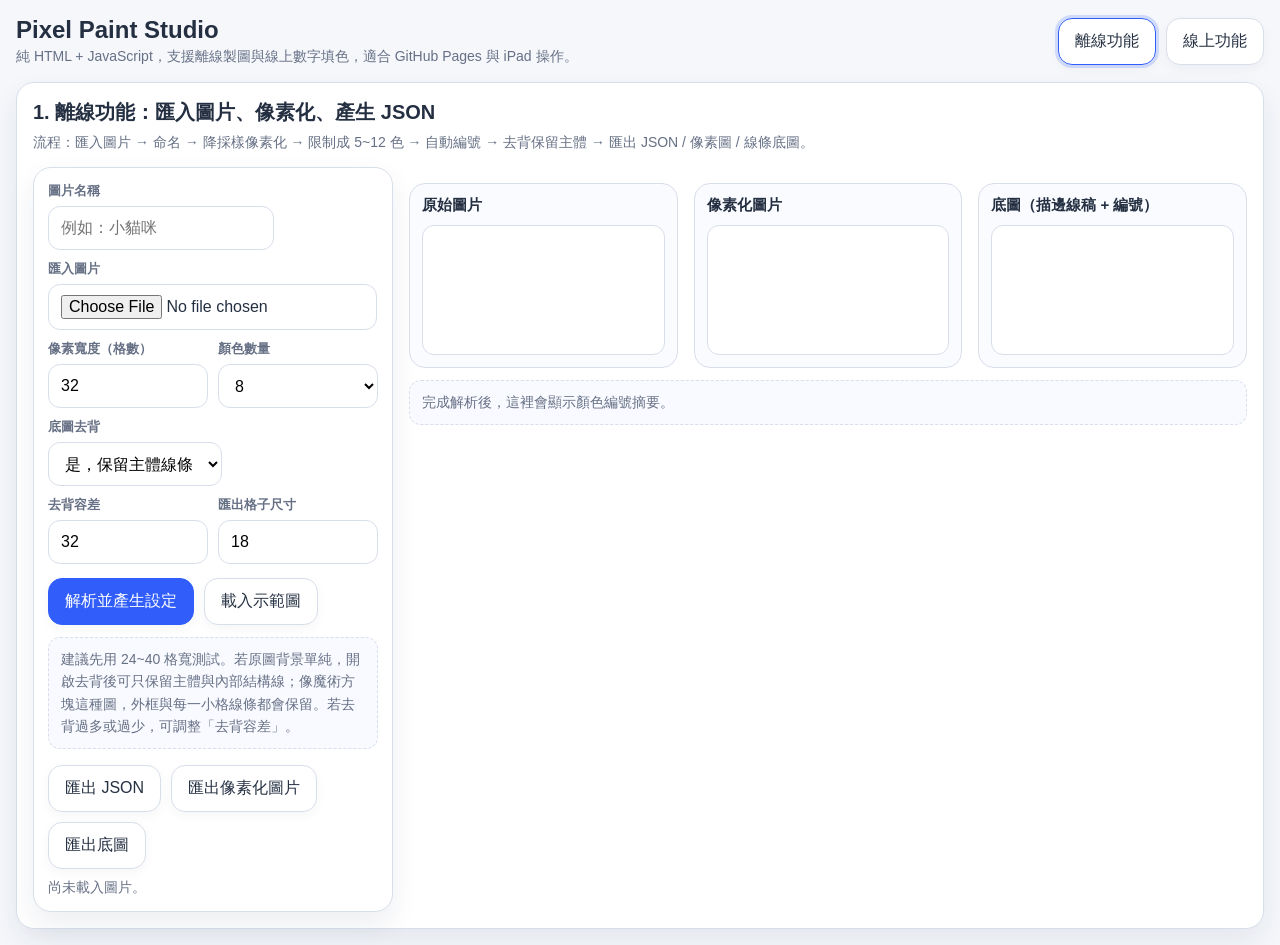
==== index.html @ 4821170b "ini" ====
<!DOCTYPE html>
<html lang="zh-Hant">
<head>
  <meta charset="UTF-8" />
  <meta name="viewport" content="width=device-width, initial-scale=1.0, viewport-fit=cover" />
  <title>Pixel Paint Studio</title>
  <style>
    :root {
      --bg: #f5f7fb;
      --card: #ffffff;
      --line: #d8deea;
      --text: #243042;
      --muted: #667085;
      --primary: #315efb;
      --danger: #dc3545;
      --shadow: 0 12px 28px rgba(21, 37, 73, 0.08);
      --radius: 18px;
      --safe-bottom: env(safe-area-inset-bottom, 0px);
    }

    * { box-sizing: border-box; }

    body {
      margin: 0;
      font-family: Arial, "Noto Sans TC", sans-serif;
      background: var(--bg);
      color: var(--text);
    }

    button, input, select, label {
      font: inherit;
    }

    .app-shell {
      max-width: 1280px;
      margin: 0 auto;
      padding: 16px 16px calc(16px + var(--safe-bottom));
    }

    .topbar {
      display: flex;
      gap: 12px;
      align-items: center;
      justify-content: space-between;
      flex-wrap: wrap;
      margin-bottom: 16px;
    }

    .brand {
      font-size: 24px;
      font-weight: 700;
    }

    .sub {
      color: var(--muted);
      font-size: 14px;
      margin-top: 4px;
    }

    .nav-actions,
    .inline-actions,
    .toolbar,
    .palette-actions,
    .repo-form,
    .offline-grid,
    .export-list,
    .play-topbar {
      display: flex;
      gap: 10px;
      flex-wrap: wrap;
      align-items: center;
    }

    .panel {
      background: var(--card);
      border: 1px solid var(--line);
      border-radius: var(--radius);
      box-shadow: var(--shadow);
      padding: 16px;
    }

    .hidden { display: none !important; }

    .btn {
      border: 1px solid var(--line);
      background: #fff;
      color: var(--text);
      padding: 12px 16px;
      border-radius: 14px;
      cursor: pointer;
      min-height: 46px;
      transition: transform .15s ease, box-shadow .15s ease;
      box-shadow: 0 4px 12px rgba(10, 20, 40, 0.04);
    }

    .btn:hover { transform: translateY(-1px); }
    .btn.primary {
      background: var(--primary);
      color: #fff;
      border-color: var(--primary);
    }
    .btn.danger {
      background: var(--danger);
      color: #fff;
      border-color: var(--danger);
    }
    .btn.active {
      outline: 3px solid rgba(49, 94, 251, 0.18);
      border-color: var(--primary);
    }

    .field {
      display: flex;
      flex-direction: column;
      gap: 6px;
      min-width: 160px;
    }

    .field label {
      font-size: 13px;
      color: var(--muted);
      font-weight: 600;
    }

    .field input,
    .field select {
      min-height: 44px;
      border: 1px solid var(--line);
      border-radius: 12px;
      padding: 10px 12px;
      background: #fff;
    }

    .section-title {
      font-size: 20px;
      font-weight: 700;
      margin-bottom: 6px;
    }

    .section-desc {
      color: var(--muted);
      font-size: 14px;
      margin-bottom: 14px;
      line-height: 1.5;
    }

    .offline-layout {
      display: grid;
      grid-template-columns: 360px 1fr;
      gap: 16px;
    }

    .preview-grid {
      display: grid;
      grid-template-columns: repeat(3, minmax(0, 1fr));
      gap: 16px;
      margin-top: 16px;
    }

    .preview-box {
      background: #fafbff;
      border: 1px solid var(--line);
      border-radius: 16px;
      padding: 12px;
    }

    .preview-box h3 {
      margin: 0 0 10px;
      font-size: 15px;
    }

    .canvas-wrap {
      overflow: auto;
      border-radius: 12px;
      background: #fff;
      border: 1px solid var(--line);
      padding: 8px;
      max-height: 460px;
    }

    canvas {
      image-rendering: pixelated;
      image-rendering: crisp-edges;
      display: block;
      max-width: 100%;
      background: #fff;
    }

    .export-list {
      margin-top: 16px;
    }

    .gallery-top {
      display: flex;
      flex-wrap: wrap;
      align-items: center;
      justify-content: space-between;
      gap: 14px;
      margin-bottom: 16px;
    }

    .repo-form {
      padding: 12px;
      border: 1px solid var(--line);
      border-radius: 16px;
      background: #f9fbff;
      margin-bottom: 16px;
    }

    .repo-form .field {
      min-width: 140px;
      flex: 1 1 160px;
    }

    .gallery-grid {
      display: grid;
      grid-template-columns: repeat(auto-fill, minmax(220px, 1fr));
      gap: 16px;
    }

    .card {
      border: 1px solid var(--line);
      background: #fff;
      border-radius: 18px;
      padding: 12px;
      box-shadow: var(--shadow);
      cursor: pointer;
    }

    .card:hover { transform: translateY(-2px); }

    .card canvas {
      width: 100%;
      height: auto;
      border-radius: 12px;
      border: 1px solid var(--line);
      background: #fff;
    }

    .card-title {
      font-size: 16px;
      font-weight: 700;
      margin-top: 10px;
    }

    .card-sub {
      font-size: 13px;
      color: var(--muted);
      margin-top: 6px;
    }

    .play-area {
      position: relative;
      display: grid;
      grid-template-columns: 1fr 92px;
      gap: 16px;
      min-height: 70vh;
    }

    .play-stage {
      background: #eef3ff;
      border: 1px solid var(--line);
      border-radius: 20px;
      padding: 12px;
      overflow: auto;
      position: relative;
      touch-action: none;
    }

    .stage-inner {
      min-height: 60vh;
      display: flex;
      justify-content: center;
      align-items: flex-start;
      padding: 20px;
    }

    #playCanvas {
      border: 1px solid var(--line);
      background: #fff;
      touch-action: none;
      box-shadow: 0 10px 24px rgba(25, 42, 70, 0.08);
    }

    .zoom-controls {
      display: flex;
      flex-direction: column;
      justify-content: center;
      gap: 12px;
      align-items: stretch;
    }

    .zoom-btn {
      min-height: 56px;
      font-size: 24px;
      font-weight: bold;
      border-radius: 18px;
    }

    .palette-bar {
      position: sticky;
      bottom: 0;
      left: 0;
      right: 0;
      margin-top: 14px;
      background: rgba(255,255,255,0.95);
      border: 1px solid var(--line);
      border-radius: 20px;
      padding: 12px;
      backdrop-filter: blur(6px);
    }

    .palette-scroll {
      display: flex;
      gap: 10px;
      overflow-x: auto;
      padding-bottom: 2px;
    }

    .swatch {
      min-width: 86px;
      border: 2px solid transparent;
      border-radius: 16px;
      padding: 8px;
      background: #fff;
      cursor: pointer;
      text-align: center;
      box-shadow: 0 4px 12px rgba(10, 20, 40, 0.06);
    }

    .swatch.active {
      border-color: var(--primary);
      outline: 3px solid rgba(49, 94, 251, 0.18);
    }

    .swatch-color {
      height: 34px;
      border-radius: 10px;
      border: 1px solid rgba(0,0,0,0.08);
      margin-bottom: 6px;
    }

    .swatch-no {
      font-weight: 700;
      font-size: 18px;
    }

    .swatch-name,
    .muted {
      color: var(--muted);
      font-size: 13px;
    }

    .status-line {
      margin-top: 10px;
      font-size: 14px;
      color: var(--muted);
    }

    .hint-box {
      margin-top: 12px;
      padding: 10px 12px;
      background: #f8faff;
      border: 1px dashed var(--line);
      border-radius: 12px;
      font-size: 14px;
      line-height: 1.6;
      color: var(--muted);
    }

    .pill {
      display: inline-flex;
      align-items: center;
      gap: 6px;
      border: 1px solid var(--line);
      border-radius: 999px;
      padding: 8px 12px;
      background: #fff;
    }

    .empty {
      padding: 36px 20px;
      text-align: center;
      color: var(--muted);
      border: 1px dashed var(--line);
      border-radius: 18px;
      background: #fff;
    }

    @media (max-width: 980px) {
      .offline-layout,
      .play-area,
      .preview-grid {
        grid-template-columns: 1fr;
      }

      .zoom-controls {
        flex-direction: row;
        justify-content: center;
      }

      .stage-inner {
        justify-content: flex-start;
      }
    }
  </style>
</head>
<body>
  <div class="app-shell">
    <div class="topbar">
      <div>
        <div class="brand">Pixel Paint Studio</div>
        <div class="sub">純 HTML + JavaScript，支援離線製圖與線上數字填色，適合 GitHub Pages 與 iPad 操作。</div>
      </div>
      <div class="nav-actions">
        <button class="btn active" id="navOffline">離線功能</button>
        <button class="btn" id="navOnline">線上功能</button>
      </div>
    </div>

    <section id="offlineView" class="panel">
      <div class="section-title">1. 離線功能：匯入圖片、像素化、產生 JSON</div>
      <div class="section-desc">流程：匯入圖片 → 命名 → 降採樣像素化 → 限制成 5~12 色 → 自動編號 → 去背保留主體 → 匯出 JSON / 像素圖 / 線條底圖。</div>

      <div class="offline-layout">
        <div class="panel" style="padding:14px;">
          <div class="offline-grid">
            <div class="field">
              <label for="imageName">圖片名稱</label>
              <input id="imageName" type="text" placeholder="例如：小貓咪" />
            </div>
            <div class="field">
              <label for="imageFile">匯入圖片</label>
              <input id="imageFile" type="file" accept="image/*" />
            </div>
            <div class="field">
              <label for="gridWidth">像素寬度（格數）</label>
              <input id="gridWidth" type="number" min="8" max="128" value="32" />
            </div>
            <div class="field">
              <label for="paletteCount">顏色數量</label>
              <select id="paletteCount">
                <option>5</option><option>6</option><option>7</option><option selected>8</option>
                <option>9</option><option>10</option><option>11</option><option>12</option>
              </select>
            </div>
            <div class="field">
              <label for="removeBgToggle">底圖去背</label>
              <select id="removeBgToggle">
                <option value="1" selected>是，保留主體線條</option>
                <option value="0">否，保留整張格子</option>
              </select>
            </div>
            <div class="field">
              <label for="bgTolerance">去背容差</label>
              <input id="bgTolerance" type="number" min="5" max="120" value="32" />
            </div>
            <div class="field">
              <label for="exportCellSize">匯出格子尺寸</label>
              <input id="exportCellSize" type="number" min="8" max="40" value="18" />
            </div>
          </div>

          <div class="inline-actions" style="margin-top: 14px;">
            <button class="btn primary" id="generateBtn">解析並產生設定</button>
            <button class="btn" id="loadDemoBtn">載入示範圖</button>
          </div>

          <div class="hint-box">
            建議先用 24~40 格寬測試。若原圖背景單純，開啟去背後可只保留主體與內部結構線；像魔術方塊這種圖，外框與每一小格線條都會保留。若去背過多或過少，可調整「去背容差」。
          </div>

          <div class="export-list">
            <button class="btn" id="exportJsonBtn" disabled>匯出 JSON</button>
            <button class="btn" id="exportPixelBtn" disabled>匯出像素化圖片</button>
            <button class="btn" id="exportOutlineBtn" disabled>匯出底圖</button>
          </div>

          <div class="status-line" id="offlineStatus">尚未載入圖片。</div>
        </div>

        <div>
          <div class="preview-grid">
            <div class="preview-box">
              <h3>原始圖片</h3>
              <div class="canvas-wrap"><canvas id="sourceCanvas"></canvas></div>
            </div>
            <div class="preview-box">
              <h3>像素化圖片</h3>
              <div class="canvas-wrap"><canvas id="pixelCanvas"></canvas></div>
            </div>
            <div class="preview-box">
              <h3>底圖（描邊線稿 + 編號）</h3>
              <div class="canvas-wrap"><canvas id="outlineCanvas"></canvas></div>
            </div>
          </div>
          <div class="hint-box" id="palettePreviewBox">完成解析後，這裡會顯示顏色編號摘要。</div>
        </div>
      </div>
    </section>

    <section id="onlineView" class="hidden">
      <div id="galleryView" class="panel">
        <div class="gallery-top">
          <div>
            <div class="section-title">2. 線上功能：選擇圖片開始畫畫</div>
            <div class="section-desc">系統會讀取 GitHub repo 內的 JSON 檔案，並自動顯示成卡片清單。</div>
          </div>
          <div class="inline-actions">
            <button class="btn primary" id="loadGalleryBtn">重新載入圖片</button>
          </div>
        </div>

        <div class="repo-form">
          <div class="field">
            <label for="repoOwner">GitHub Owner</label>
            <input id="repoOwner" type="text" placeholder="例如 daisytzeng" />
          </div>
          <div class="field">
            <label for="repoName">Repo 名稱</label>
            <input id="repoName" type="text" placeholder="例如 pixel-paint" />
          </div>
          <div class="field">
            <label for="repoBranch">Branch</label>
            <input id="repoBranch" type="text" value="main" />
          </div>
          <div class="field">
            <label for="repoPath">JSON 資料夾</label>
            <input id="repoPath" type="text" value="data/json" />
          </div>
          <div class="field" style="min-width:120px; flex:0 0 120px; align-self:flex-end;">
            <button class="btn" id="saveRepoBtn">儲存設定</button>
          </div>
        </div>

        <div class="status-line" id="galleryStatus">尚未讀取圖片資料。</div>
        <div id="galleryGrid" class="gallery-grid" style="margin-top:14px;"></div>
      </div>

      <div id="playView" class="panel hidden">
        <div class="play-topbar" style="justify-content: space-between; margin-bottom: 14px;">
          <div>
            <div class="section-title" id="playTitle">開始繪圖</div>
            <div class="section-desc" id="playSubtitle">請先從圖片選單選一張圖。</div>
          </div>
          <div class="toolbar">
            <button class="btn danger" id="clearPaintBtn">清除重繪</button>
            <button class="btn" id="backToGalleryBtn">返回圖片選單</button>
            <button class="btn primary" id="exportPaintBtn">匯出繪圖結果</button>
          </div>
        </div>

        <div class="play-area">
          <div>
            <div class="play-stage" id="playStage">
              <div class="stage-inner">
                <canvas id="playCanvas"></canvas>
              </div>
            </div>

            <div class="palette-bar">
              <div class="palette-actions" style="margin-bottom:10px; justify-content: space-between;">
                <div class="pill">
                  <input id="forceFillToggle" type="checkbox" />
                  <label for="forceFillToggle">強制填色</label>
                </div>
                <div class="muted" id="selectedColorText">尚未選擇色塊</div>
              </div>
              <div class="palette-scroll" id="paletteBar"></div>
            </div>
          </div>

          <div class="zoom-controls">
            <button class="btn zoom-btn" id="zoomInBtn">＋</button>
            <button class="btn zoom-btn" id="zoomOutBtn">－</button>
          </div>
        </div>
      </div>
    </section>
  </div>

  <script>
    const state = {
      sourceImage: null,
      sourceName: '',
      generated: null,
      gallery: [],
      currentArtwork: null,
      paintedCells: [],
      selectedPaletteIndex: null,
      forceFill: false,
      zoom: 24,
      isPainting: false
    };

    const els = {
      navOffline: document.getElementById('navOffline'),
      navOnline: document.getElementById('navOnline'),
      offlineView: document.getElementById('offlineView'),
      onlineView: document.getElementById('onlineView'),
      galleryView: document.getElementById('galleryView'),
      playView: document.getElementById('playView'),
      imageName: document.getElementById('imageName'),
      imageFile: document.getElementById('imageFile'),
      gridWidth: document.getElementById('gridWidth'),
      paletteCount: document.getElementById('paletteCount'),
      removeBgToggle: document.getElementById('removeBgToggle'),
      bgTolerance: document.getElementById('bgTolerance'),
      exportCellSize: document.getElementById('exportCellSize'),
      generateBtn: document.getElementById('generateBtn'),
      loadDemoBtn: document.getElementById('loadDemoBtn'),
      exportJsonBtn: document.getElementById('exportJsonBtn'),
      exportPixelBtn: document.getElementById('exportPixelBtn'),
      exportOutlineBtn: document.getElementById('exportOutlineBtn'),
      offlineStatus: document.getElementById('offlineStatus'),
      palettePreviewBox: document.getElementById('palettePreviewBox'),
      sourceCanvas: document.getElementById('sourceCanvas'),
      pixelCanvas: document.getElementById('pixelCanvas'),
      outlineCanvas: document.getElementById('outlineCanvas'),
      repoOwner: document.getElementById('repoOwner'),
      repoName: document.getElementById('repoName'),
      repoBranch: document.getElementById('repoBranch'),
      repoPath: document.getElementById('repoPath'),
      saveRepoBtn: document.getElementById('saveRepoBtn'),
      loadGalleryBtn: document.getElementById('loadGalleryBtn'),
      galleryGrid: document.getElementById('galleryGrid'),
      galleryStatus: document.getElementById('galleryStatus'),
      playTitle: document.getElementById('playTitle'),
      playSubtitle: document.getElementById('playSubtitle'),
      clearPaintBtn: document.getElementById('clearPaintBtn'),
      backToGalleryBtn: document.getElementById('backToGalleryBtn'),
      exportPaintBtn: document.getElementById('exportPaintBtn'),
      playCanvas: document.getElementById('playCanvas'),
      playStage: document.getElementById('playStage'),
      paletteBar: document.getElementById('paletteBar'),
      forceFillToggle: document.getElementById('forceFillToggle'),
      selectedColorText: document.getElementById('selectedColorText'),
      zoomInBtn: document.getElementById('zoomInBtn'),
      zoomOutBtn: document.getElementById('zoomOutBtn')
    };

    function showView(target) {
      const isOffline = target === 'offline';
      els.offlineView.classList.toggle('hidden', !isOffline);
      els.onlineView.classList.toggle('hidden', isOffline);
      els.navOffline.classList.toggle('active', isOffline);
      els.navOnline.classList.toggle('active', !isOffline);
    }

    function showGallery() {
      els.galleryView.classList.remove('hidden');
      els.playView.classList.add('hidden');
    }

    function showPlay() {
      els.galleryView.classList.add('hidden');
      els.playView.classList.remove('hidden');
    }

    function clamp(value, min, max) {
      return Math.max(min, Math.min(max, value));
    }

    function sanitizeFileName(name) {
      return (name || 'untitled').trim().replace(/[\\/:*?"<>|]/g, '-');
    }

    function hexFromRgb(rgb) {
      return '#' + rgb.map(v => v.toString(16).padStart(2, '0')).join('').toUpperCase();
    }

    function rgbFromHex(hex) {
      const raw = hex.replace('#', '');
      return [
        parseInt(raw.slice(0, 2), 16),
        parseInt(raw.slice(2, 4), 16),
        parseInt(raw.slice(4, 6), 16)
      ];
    }

    function distanceSq(a, b) {
      return (a[0] - b[0]) ** 2 + (a[1] - b[1]) ** 2 + (a[2] - b[2]) ** 2;
    }

    function averageRgb(list) {
      if (!list.length) return [255, 255, 255];
      const sum = list.reduce((acc, rgb) => {
        acc[0] += rgb[0];
        acc[1] += rgb[1];
        acc[2] += rgb[2];
        return acc;
      }, [0, 0, 0]);
      return sum.map(v => Math.round(v / list.length));
    }

    function drawFittedImage(canvas, image) {
      const maxW = 320;
      const scale = Math.min(1, maxW / image.width);
      canvas.width = Math.max(1, Math.round(image.width * scale));
      canvas.height = Math.max(1, Math.round(image.height * scale));
      const ctx = canvas.getContext('2d');
      ctx.imageSmoothingEnabled = true;
      ctx.clearRect(0, 0, canvas.width, canvas.height);
      ctx.drawImage(image, 0, 0, canvas.width, canvas.height);
    }

    function createImageFromFile(file) {
      return new Promise((resolve, reject) => {
        const reader = new FileReader();
        reader.onload = () => {
          const img = new Image();
          img.onload = () => resolve(img);
          img.onerror = reject;
          img.src = reader.result;
        };
        reader.onerror = reject;
        reader.readAsDataURL(file);
      });
    }

    function downsampleImage(image, targetWidth, options = {}) {
      const width = clamp(parseInt(targetWidth, 10) || 32, 8, 128);
      const ratio = image.height / image.width;
      const height = Math.max(1, Math.round(width * ratio));
      const canvas = document.createElement('canvas');
      canvas.width = width;
      canvas.height = height;
      const ctx = canvas.getContext('2d', { willReadFrequently: true });
      ctx.imageSmoothingEnabled = true;
      ctx.drawImage(image, 0, 0, width, height);
      const imageData = ctx.getImageData(0, 0, width, height).data;
      const rawPixels = [];

      for (let i = 0; i < imageData.length; i += 4) {
        const alpha = imageData[i + 3] / 255;
        if (alpha < 0.08) {
          rawPixels.push(null);
          continue;
        }
        rawPixels.push([imageData[i], imageData[i + 1], imageData[i + 2]]);
      }

      const removeBackground = !!options.removeBackground;
      if (!removeBackground) {
        return { width, height, pixels: rawPixels.map(p => p || [255, 255, 255]), backgroundColor: null };
      }

      const cornerIndexes = [
        0,
        Math.max(0, width - 1),
        Math.max(0, (height - 1) * width),
        Math.max(0, width * height - 1)
      ];
      const cornerPixels = cornerIndexes.map(i => rawPixels[i]).filter(Boolean);
      const backgroundColor = averageRgb(cornerPixels.length ? cornerPixels : [[255, 255, 255]]);
      const tolerance = clamp(parseInt(options.backgroundTolerance, 10) || 32, 5, 120);
      const toleranceSq = tolerance * tolerance * 3;

      const pixels = rawPixels.map(rgb => {
        if (!rgb) return null;
        return distanceSq(rgb, backgroundColor) <= toleranceSq ? null : rgb;
      });

      return { width, height, pixels, backgroundColor };
    }

    function kMeansQuantize(pixels, k) {
      const safeK = clamp(parseInt(k, 10) || 8, 1, 12);
      const solidEntries = pixels
        .map((p, index) => p ? { rgb: p, index } : null)
        .filter(Boolean);

      if (!solidEntries.length) {
        return { palette: [], cells: new Array(pixels.length).fill(null) };
      }

      const unique = [...new Map(solidEntries.map(item => [item.rgb.join(','), item.rgb])).values()];
      const centroidCount = Math.min(safeK, unique.length);
      const centroids = [];
      for (let i = 0; i < centroidCount; i++) {
        centroids.push(unique[Math.floor((i * unique.length) / centroidCount)] || unique[0] || [255,255,255]);
      }

      let assignments = new Array(solidEntries.length).fill(0);
      for (let round = 0; round < 10; round++) {
        let moved = false;

        for (let i = 0; i < solidEntries.length; i++) {
          const pixel = solidEntries[i].rgb;
          let bestIndex = 0;
          let bestDistance = Infinity;
          for (let c = 0; c < centroids.length; c++) {
            const dist = distanceSq(pixel, centroids[c]);
            if (dist < bestDistance) {
              bestDistance = dist;
              bestIndex = c;
            }
          }
          if (assignments[i] !== bestIndex) moved = true;
          assignments[i] = bestIndex;
        }

        const sums = Array.from({ length: centroids.length }, () => [0, 0, 0, 0]);
        for (let i = 0; i < solidEntries.length; i++) {
          const idx = assignments[i];
          const bucket = sums[idx];
          bucket[0] += solidEntries[i].rgb[0];
          bucket[1] += solidEntries[i].rgb[1];
          bucket[2] += solidEntries[i].rgb[2];
          bucket[3] += 1;
        }

        for (let c = 0; c < centroids.length; c++) {
          const bucket = sums[c];
          if (bucket[3] > 0) {
            centroids[c] = [
              Math.round(bucket[0] / bucket[3]),
              Math.round(bucket[1] / bucket[3]),
              Math.round(bucket[2] / bucket[3])
            ];
          }
        }

        if (!moved) break;
      }

      const counts = centroids.map(() => 0);
      assignments.forEach(i => counts[i]++);

      const order = centroids
        .map((rgb, oldIndex) => ({ rgb, oldIndex, count: counts[oldIndex] }))
        .sort((a, b) => b.count - a.count);

      const remap = new Map(order.map((item, newIndex) => [item.oldIndex, newIndex]));
      const palette = order.map((item, idx) => ({
        id: idx + 1,
        hex: hexFromRgb(item.rgb),
        rgb: item.rgb,
        count: item.count
      }));
      const cells = new Array(pixels.length).fill(null);
      solidEntries.forEach((entry, i) => {
        cells[entry.index] = remap.get(assignments[i]);
      });

      return { palette, cells };
    }

    function buildGeneratedArtwork(name, image) {
      const baseName = sanitizeFileName(name || image.dataset?.defaultName || 'untitled');
      const width = clamp(parseInt(els.gridWidth.value, 10) || 32, 8, 128);
      const paletteCount = clamp(parseInt(els.paletteCount.value, 10) || 8, 5, 12);
      const exportCellSize = clamp(parseInt(els.exportCellSize.value, 10) || 18, 8, 40);
      const removeBackground = els.removeBgToggle.value === '1';
      const backgroundTolerance = clamp(parseInt(els.bgTolerance.value, 10) || 32, 5, 120);
      const downsampled = downsampleImage(image, width, { removeBackground, backgroundTolerance });
      const quantized = kMeansQuantize(downsampled.pixels, paletteCount);
      const lineSegments = buildLineSegments(downsampled.width, downsampled.height, downsampled.pixels, quantized.cells);

      return {
        version: 2,
        name: baseName,
        width: downsampled.width,
        height: downsampled.height,
        exportCellSize,
        palette: quantized.palette,
        cells: quantized.cells,
        lineSegments,
        meta: {
          createdAt: new Date().toISOString(),
          sourceWidth: image.width,
          sourceHeight: image.height,
          removeBackground,
          backgroundTolerance,
          backgroundColor: downsampled.backgroundColor ? hexFromRgb(downsampled.backgroundColor) : null
        }
      };
    }

    function buildLineSegments(width, height, pixels, cells) {
      const edgeThresholdSq = 24 * 24 * 3;
      const segments = [];
      const seen = new Set();

      const hasCell = index => index >= 0 && index < cells.length && cells[index] != null;

      const addSegment = (x1, y1, x2, y2) => {
        const key = `${x1},${y1},${x2},${y2}`;
        if (seen.has(key)) return;
        seen.add(key);
        segments.push([x1, y1, x2, y2]);
      };

      for (let y = 0; y < height; y++) {
        for (let x = 0; x < width; x++) {
          const idx = y * width + x;
          if (!hasCell(idx)) continue;

          const currentPixel = pixels[idx];
          const currentCell = cells[idx];

          const shouldDrawEdge = (neighborX, neighborY) => {
            if (neighborX < 0 || neighborY < 0 || neighborX >= width || neighborY >= height) return true;
            const neighborIdx = neighborY * width + neighborX;
            if (!hasCell(neighborIdx)) return true;

            if (cells[neighborIdx] !== currentCell) return true;

            const neighborPixel = pixels[neighborIdx];
            if (!currentPixel || !neighborPixel) return false;
            return distanceSq(currentPixel, neighborPixel) >= edgeThresholdSq;
          };

          if (shouldDrawEdge(x, y - 1)) addSegment(x, y, x + 1, y);
          if (shouldDrawEdge(x + 1, y)) addSegment(x + 1, y, x + 1, y + 1);
          if (shouldDrawEdge(x, y + 1)) addSegment(x, y + 1, x + 1, y + 1);
          if (shouldDrawEdge(x - 1, y)) addSegment(x, y, x, y + 1);
        }
      }

      return segments;
    }

    function deriveLineSegmentsFromArtwork(artwork) {
      if (Array.isArray(artwork.lineSegments) && artwork.lineSegments.length) return artwork.lineSegments;

      const pseudoPixels = artwork.cells.map(index => {
        if (index == null || !artwork.palette[index]) return null;
        return artwork.palette[index].rgb || rgbFromHex(artwork.palette[index].hex);
      });

      const derived = buildLineSegments(artwork.width, artwork.height, pseudoPixels, artwork.cells);
      artwork.lineSegments = derived;
      return derived;
    }

    function renderPixelArt(canvas, artwork, options = {}) {
      const {
        showNumbers = false,
        showGrid = true,
        showColors = true,
        showLineArt = false,
        cellSize = artwork.exportCellSize || 18,
        paintedCells = null,
        numberAlpha = 1,
        whiteBackground = true
      } = options;

      canvas.width = artwork.width * cellSize;
      canvas.height = artwork.height * cellSize;
      const ctx = canvas.getContext('2d');
      ctx.clearRect(0, 0, canvas.width, canvas.height);
      ctx.imageSmoothingEnabled = false;

      if (whiteBackground) {
        ctx.fillStyle = '#FFFFFF';
        ctx.fillRect(0, 0, canvas.width, canvas.height);
      }

      for (let y = 0; y < artwork.height; y++) {
        for (let x = 0; x < artwork.width; x++) {
          const idx = y * artwork.width + x;
          const paletteIndex = artwork.cells[idx];
          if (paletteIndex == null) continue;

          const paletteItem = artwork.palette[paletteIndex];
          const paintedColor = paintedCells && paintedCells[idx] != null && artwork.palette[paintedCells[idx]]
            ? artwork.palette[paintedCells[idx]].hex
            : null;
          const fillColor = paintedCells
            ? (paintedColor || (showColors ? paletteItem.hex : 'rgba(255,255,255,0)'))
            : (showColors ? paletteItem.hex : 'rgba(255,255,255,0)');

          if (fillColor !== 'rgba(255,255,255,0)') {
            ctx.fillStyle = fillColor;
            ctx.fillRect(x * cellSize, y * cellSize, cellSize, cellSize);
          }

          if (showGrid) {
            ctx.strokeStyle = '#D7DEE8';
            ctx.lineWidth = Math.max(1, Math.floor(cellSize / 18));
            ctx.strokeRect(x * cellSize, y * cellSize, cellSize, cellSize);
          }
        }
      }

      if (showLineArt) {
        const segments = deriveLineSegmentsFromArtwork(artwork);
        ctx.save();
        ctx.strokeStyle = '#111827';
        ctx.lineWidth = Math.max(1.25, cellSize * 0.12);
        ctx.lineCap = 'round';
        ctx.lineJoin = 'round';
        ctx.beginPath();
        for (const segment of segments) {
          ctx.moveTo(segment[0] * cellSize, segment[1] * cellSize);
          ctx.lineTo(segment[2] * cellSize, segment[3] * cellSize);
        }
        ctx.stroke();
        ctx.restore();
      }

      if (showNumbers) {
        for (let y = 0; y < artwork.height; y++) {
          for (let x = 0; x < artwork.width; x++) {
            const idx = y * artwork.width + x;
            const paletteIndex = artwork.cells[idx];
            if (paletteIndex == null) continue;

            const paletteItem = artwork.palette[paletteIndex];
            ctx.save();
            ctx.globalAlpha = numberAlpha;
            ctx.fillStyle = '#243042';
            ctx.font = `${Math.max(10, Math.floor(cellSize * 0.42))}px Arial`;
            ctx.textAlign = 'center';
            ctx.textBaseline = 'middle';
            ctx.fillText(String(paletteItem.id), x * cellSize + cellSize / 2, y * cellSize + cellSize / 2 + 0.5);
            ctx.restore();
          }
        }
      }
    }

    function updateOfflinePreviews() {
      if (!state.generated) return;
      renderPixelArt(els.pixelCanvas, state.generated, {
        showColors: true,
        showGrid: false,
        showNumbers: false,
        cellSize: state.generated.exportCellSize
      });
      renderPixelArt(els.outlineCanvas, state.generated, {
        showColors: false,
        showGrid: false,
        showLineArt: true,
        showNumbers: true,
        cellSize: state.generated.exportCellSize,
        numberAlpha: 0.9,
        whiteBackground: false
      });
      renderPaletteSummary(state.generated.palette);
    }

    function renderPaletteSummary(palette) {
      els.palettePreviewBox.innerHTML = palette.map(item => `
        <span class="pill" style="margin: 0 8px 8px 0; display:inline-flex;">
          <span style="width:18px; height:18px; border-radius:999px; background:${item.hex}; border:1px solid rgba(0,0,0,.08);"></span>
          <strong>${item.id}</strong>
          <span class="muted">${item.hex}</span>
        </span>
      `).join('');
    }

    function setGeneratedReady(ready) {
      els.exportJsonBtn.disabled = !ready;
      els.exportPixelBtn.disabled = !ready;
      els.exportOutlineBtn.disabled = !ready;
    }

    function downloadBlob(blob, fileName) {
      const a = document.createElement('a');
      a.href = URL.createObjectURL(blob);
      a.download = fileName;
      a.click();
      setTimeout(() => URL.revokeObjectURL(a.href), 1000);
    }

    function downloadCanvas(canvas, fileName) {
      canvas.toBlob(blob => downloadBlob(blob, fileName));
    }

    async function generateArtworkFromCurrentImage() {
      if (!state.sourceImage) {
        els.offlineStatus.textContent = '請先匯入圖片。';
        return;
      }
      const name = els.imageName.value.trim() || state.sourceName || 'untitled';
      state.generated = buildGeneratedArtwork(name, state.sourceImage);
      updateOfflinePreviews();
      setGeneratedReady(true);
      const activeCellCount = state.generated.cells.filter(v => v != null).length;
      els.offlineStatus.textContent = `已完成：${state.generated.name}，尺寸 ${state.generated.width} × ${state.generated.height}，共 ${state.generated.palette.length} 色，可上色區塊 ${activeCellCount} 格。`;
    }

    async function loadDemoImage() {
      const demoCanvas = document.createElement('canvas');
      demoCanvas.width = 128;
      demoCanvas.height = 128;
      const ctx = demoCanvas.getContext('2d');
      ctx.fillStyle = '#FFF6E9';
      ctx.fillRect(0, 0, 128, 128);
      ctx.fillStyle = '#F6B73C';
      ctx.fillRect(24, 24, 80, 80);
      ctx.fillStyle = '#D97A00';
      ctx.fillRect(40, 40, 16, 16);
      ctx.fillRect(72, 40, 16, 16);
      ctx.fillStyle = '#FFFFFF';
      ctx.fillRect(40, 72, 48, 12);
      ctx.fillStyle = '#F25F5C';
      ctx.fillRect(48, 88, 32, 10);
      const img = new Image();
      img.onload = async () => {
        state.sourceImage = img;
        state.sourceName = 'demo-smile';
        els.imageName.value = 'demo-smile';
        drawFittedImage(els.sourceCanvas, img);
        await generateArtworkFromCurrentImage();
      };
      img.src = demoCanvas.toDataURL('image/png');
    }

    function saveRepoConfig() {
      const config = {
        owner: els.repoOwner.value.trim(),
        repo: els.repoName.value.trim(),
        branch: els.repoBranch.value.trim() || 'main',
        path: els.repoPath.value.trim() || 'data/json'
      };
      localStorage.setItem('pixel-paint-repo-config', JSON.stringify(config));
      els.galleryStatus.textContent = 'GitHub 設定已儲存。';
      return config;
    }

    function inferGitHubPagesConfig() {
      const host = window.location.hostname;
      const parts = window.location.pathname.split('/').filter(Boolean);
      if (host.endsWith('.github.io')) {
        const owner = host.replace('.github.io', '');
        const repo = parts[0] || '';
        return { owner, repo, branch: 'main', path: 'data/json' };
      }
      return { owner: '', repo: '', branch: 'main', path: 'data/json' };
    }

    function loadRepoConfigToForm() {
      const stored = JSON.parse(localStorage.getItem('pixel-paint-repo-config') || 'null');
      const inferred = inferGitHubPagesConfig();
      const config = stored || inferred;
      els.repoOwner.value = config.owner || '';
      els.repoName.value = config.repo || '';
      els.repoBranch.value = config.branch || 'main';
      els.repoPath.value = config.path || 'data/json';
    }

    async function fetchJsonListFromGitHub(config) {
      const apiUrl = `https://api.github.com/repos/${encodeURIComponent(config.owner)}/${encodeURIComponent(config.repo)}/contents/${config.path}?ref=${encodeURIComponent(config.branch)}`;
      const res = await fetch(apiUrl);
      if (!res.ok) {
        throw new Error(`GitHub 讀取失敗：${res.status}`);
      }
      const items = await res.json();
      return items.filter(item => item.type === 'file' && item.name.toLowerCase().endsWith('.json'));
    }

    async function fetchJsonListFromManifest() {
      const res = await fetch('./data/manifest.json');
      if (!res.ok) {
        throw new Error('找不到本地 manifest.json。');
      }
      const manifest = await res.json();
      return (manifest.files || []).map(path => ({
        name: path.split('/').pop(),
        download_url: path,
        type: 'file'
      }));
    }

    async function loadGallery() {
      els.galleryGrid.innerHTML = '';
      els.galleryStatus.textContent = '讀取中…';
      try {
        const config = saveRepoConfig();
        let files = [];
        let sourceText = '';

        if (config.owner && config.repo) {
          files = await fetchJsonListFromGitHub(config);
          sourceText = 'GitHub';
        } else {
          files = await fetchJsonListFromManifest();
          sourceText = '本地 manifest';
        }

        if (!files.length) {
          els.galleryStatus.textContent = '目前找不到任何 JSON 圖片設定檔。';
          els.galleryGrid.innerHTML = '<div class="empty">請把 JSON 上傳到指定資料夾後再重新載入。</div>';
          return;
        }

        const artworks = [];
        for (const file of files) {
          try {
            const res = await fetch(file.download_url);
            const json = await res.json();
            json.__fileName = file.name;
            json.__downloadUrl = file.download_url;
            artworks.push(json);
          } catch (err) {
            console.error('讀取 JSON 失敗', file.name, err);
          }
        }
        state.gallery = artworks;
        renderGallery();
        els.galleryStatus.textContent = `已載入 ${artworks.length} 張圖片（來源：${sourceText}）。`;
      } catch (error) {
        els.galleryStatus.textContent = error.message;
        els.galleryGrid.innerHTML = `<div class="empty">${error.message}</div>`;
      }
    }

    function renderGallery() {
      if (!state.gallery.length) {
        els.galleryGrid.innerHTML = '<div class="empty">目前沒有圖片可顯示。</div>';
        return;
      }
      els.galleryGrid.innerHTML = '';
      state.gallery.forEach(artwork => {
        const card = document.createElement('div');
        card.className = 'card';
        const previewCanvas = document.createElement('canvas');
        const cellSize = Math.max(6, Math.floor(160 / Math.max(artwork.width, artwork.height)));
        renderPixelArt(previewCanvas, artwork, {
          showColors: true,
          showGrid: false,
          showNumbers: false,
          cellSize
        });
        const title = document.createElement('div');
        title.className = 'card-title';
        title.textContent = artwork.name || artwork.__fileName || '未命名圖片';
        const sub = document.createElement('div');
        sub.className = 'card-sub';
        sub.textContent = `${artwork.width} × ${artwork.height} ｜ ${artwork.palette.length} 色`;
        card.appendChild(previewCanvas);
        card.appendChild(title);
        card.appendChild(sub);
        card.addEventListener('click', () => startPainting(artwork));
        els.galleryGrid.appendChild(card);
      });
    }

    function progressKey(artwork) {
      return `pixel-paint-progress:${artwork.name}`;
    }

    function startPainting(artwork) {
      state.currentArtwork = artwork;
      state.zoom = clamp(artwork.exportCellSize || 18, 16, 40);
      state.selectedPaletteIndex = 0;
      state.forceFill = false;
      els.forceFillToggle.checked = false;

      const stored = localStorage.getItem(progressKey(artwork));
      state.paintedCells = stored
        ? JSON.parse(stored)
        : new Array(artwork.cells.length).fill(null);

      els.playTitle.textContent = artwork.name || '未命名圖片';
      els.playSubtitle.textContent = `請先從下方選擇色塊，再點擊底圖上的對應編號。相同編號才會填色，除非已勾選「強制填色」。`;
      renderPaletteBar(artwork);
      updateSelectedColorText();
      renderPlayCanvas();
      showPlay();
    }

    function renderPaletteBar(artwork) {
      els.paletteBar.innerHTML = '';
      artwork.palette.forEach((item, index) => {
        const swatch = document.createElement('button');
        swatch.className = 'swatch' + (state.selectedPaletteIndex === index ? ' active' : '');
        swatch.innerHTML = `
          <div class="swatch-color" style="background:${item.hex};"></div>
          <div class="swatch-no">${item.id}</div>
          <div class="swatch-name">${item.hex}</div>
        `;
        swatch.addEventListener('click', () => {
          state.selectedPaletteIndex = index;
          renderPaletteBar(artwork);
          updateSelectedColorText();
        });
        els.paletteBar.appendChild(swatch);
      });
    }

    function updateSelectedColorText() {
      if (!state.currentArtwork || state.selectedPaletteIndex == null) {
        els.selectedColorText.textContent = '尚未選擇色塊';
        return;
      }
      const item = state.currentArtwork.palette[state.selectedPaletteIndex];
      els.selectedColorText.textContent = `目前顏色：編號 ${item.id} / ${item.hex}`;
    }

    function renderPlayCanvas() {
      if (!state.currentArtwork) return;
      renderPixelArt(els.playCanvas, state.currentArtwork, {
        showColors: false,
        showGrid: false,
        showLineArt: true,
        showNumbers: true,
        paintedCells: state.paintedCells,
        cellSize: state.zoom,
        numberAlpha: 0.92
      });
    }

    function savePaintingProgress() {
      if (!state.currentArtwork) return;
      localStorage.setItem(progressKey(state.currentArtwork), JSON.stringify(state.paintedCells));
    }

    function paintAtEvent(event) {
      if (!state.currentArtwork || state.selectedPaletteIndex == null) return;
      const rect = els.playCanvas.getBoundingClientRect();
      const x = event.clientX - rect.left;
      const y = event.clientY - rect.top;
      const cellX = Math.floor(x / state.zoom);
      const cellY = Math.floor(y / state.zoom);
      if (cellX < 0 || cellY < 0 || cellX >= state.currentArtwork.width || cellY >= state.currentArtwork.height) return;

      const idx = cellY * state.currentArtwork.width + cellX;
      const expected = state.currentArtwork.cells[idx];
      const canPaint = state.forceFill || expected === state.selectedPaletteIndex;
      if (!canPaint) return;

      if (state.paintedCells[idx] !== state.selectedPaletteIndex) {
        state.paintedCells[idx] = state.selectedPaletteIndex;
        renderPlayCanvas();
        savePaintingProgress();
      }
    }

    function clearPainting() {
      if (!state.currentArtwork) return;
      state.paintedCells = new Array(state.currentArtwork.cells.length).fill(null);
      localStorage.removeItem(progressKey(state.currentArtwork));
      renderPlayCanvas();
    }

    function exportPainting() {
      if (!state.currentArtwork) return;
      const exportCanvas = document.createElement('canvas');
      renderPixelArt(exportCanvas, state.currentArtwork, {
        showColors: false,
        showGrid: false,
        showLineArt: true,
        showNumbers: false,
        paintedCells: state.paintedCells,
        cellSize: state.currentArtwork.exportCellSize || 18
      });
      downloadCanvas(exportCanvas, `${sanitizeFileName(state.currentArtwork.name)}-painted.png`);
    }

    function bindPlayCanvasEvents() {
      const stopPaint = () => { state.isPainting = false; };
      els.playCanvas.addEventListener('pointerdown', event => {
        state.isPainting = true;
        paintAtEvent(event);
      });
      els.playCanvas.addEventListener('pointermove', event => {
        if (state.isPainting) paintAtEvent(event);
      });
      window.addEventListener('pointerup', stopPaint);
      window.addEventListener('pointercancel', stopPaint);
    }

    function attachEvents() {
      els.navOffline.addEventListener('click', () => showView('offline'));
      els.navOnline.addEventListener('click', () => showView('online'));

      els.imageFile.addEventListener('change', async e => {
        const file = e.target.files?.[0];
        if (!file) return;
        try {
          const img = await createImageFromFile(file);
          state.sourceImage = img;
          state.sourceName = file.name.replace(/\.[^.]+$/, '');
          els.imageName.value = els.imageName.value.trim() || state.sourceName;
          drawFittedImage(els.sourceCanvas, img);
          els.offlineStatus.textContent = `已載入圖片：${file.name}`;
        } catch (error) {
          els.offlineStatus.textContent = '圖片讀取失敗。';
        }
      });

      els.generateBtn.addEventListener('click', generateArtworkFromCurrentImage);
      els.loadDemoBtn.addEventListener('click', loadDemoImage);

      els.exportJsonBtn.addEventListener('click', () => {
        if (!state.generated) return;
        const blob = new Blob([JSON.stringify(state.generated, null, 2)], { type: 'application/json' });
        downloadBlob(blob, `${sanitizeFileName(state.generated.name)}.json`);
      });

      els.exportPixelBtn.addEventListener('click', () => {
        if (!state.generated) return;
        const exportCanvas = document.createElement('canvas');
        renderPixelArt(exportCanvas, state.generated, {
          showColors: true,
          showGrid: false,
          showNumbers: false,
          cellSize: state.generated.exportCellSize
        });
        downloadCanvas(exportCanvas, `${sanitizeFileName(state.generated.name)}-pixel.png`);
      });

      els.exportOutlineBtn.addEventListener('click', () => {
        if (!state.generated) return;
        const exportCanvas = document.createElement('canvas');
        renderPixelArt(exportCanvas, state.generated, {
          showColors: false,
          showGrid: false,
          showLineArt: true,
          showNumbers: true,
          cellSize: state.generated.exportCellSize,
          whiteBackground: false
        });
        downloadCanvas(exportCanvas, `${sanitizeFileName(state.generated.name)}-outline.png`);
      });

      els.saveRepoBtn.addEventListener('click', saveRepoConfig);
      els.loadGalleryBtn.addEventListener('click', loadGallery);
      els.backToGalleryBtn.addEventListener('click', showGallery);
      els.clearPaintBtn.addEventListener('click', clearPainting);
      els.exportPaintBtn.addEventListener('click', exportPainting);
      els.forceFillToggle.addEventListener('change', e => {
        state.forceFill = !!e.target.checked;
      });
      els.zoomInBtn.addEventListener('click', () => {
        state.zoom = clamp(state.zoom + 4, 8, 64);
        renderPlayCanvas();
      });
      els.zoomOutBtn.addEventListener('click', () => {
        state.zoom = clamp(state.zoom - 4, 8, 64);
        renderPlayCanvas();
      });

      bindPlayCanvasEvents();
    }

    function bootstrap() {
      loadRepoConfigToForm();
      attachEvents();
      setGeneratedReady(false);
      showView('offline');
      showGallery();
      loadGallery().catch(console.error);
    }

    bootstrap();
  </script>
</body>
</html>
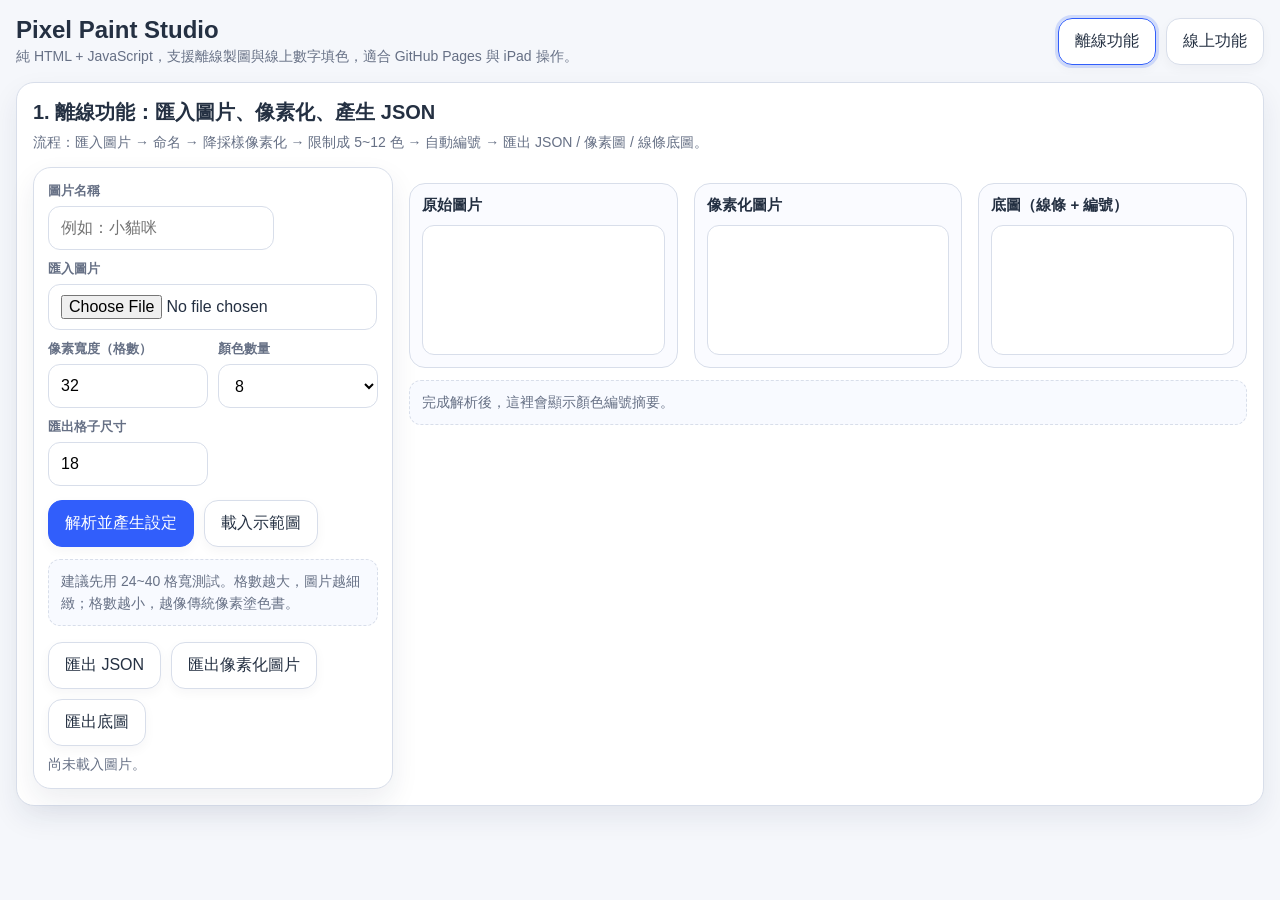
==== commit 5662990d: "Update index.html" ====
--- a/index.html
+++ b/index.html
@@ -265,14 +265,29 @@
       overflow: auto;
       position: relative;
       touch-action: none;
+      overscroll-behavior: contain;
+    }
+
+    .play-stage.pan-mode,
+    #playCanvas.pan-mode {
+      cursor: grab;
+    }
+
+    .play-stage.dragging,
+    .play-stage.dragging #playCanvas,
+    #playCanvas.dragging {
+      cursor: grabbing;
     }
 
     .stage-inner {
       min-height: 60vh;
+      min-width: 100%;
+      width: max-content;
       display: flex;
       justify-content: center;
       align-items: flex-start;
       padding: 20px;
+      box-sizing: border-box;
     }
 
     #playCanvas {
@@ -280,6 +295,7 @@
       background: #fff;
       touch-action: none;
       box-shadow: 0 10px 24px rgba(25, 42, 70, 0.08);
+      flex: 0 0 auto;
     }
 
     .zoom-controls {
@@ -420,7 +436,7 @@
 
     <section id="offlineView" class="panel">
       <div class="section-title">1. 離線功能：匯入圖片、像素化、產生 JSON</div>
-      <div class="section-desc">流程：匯入圖片 → 命名 → 降採樣像素化 → 限制成 5~12 色 → 自動編號 → 去背保留主體 → 匯出 JSON / 像素圖 / 線條底圖。</div>
+      <div class="section-desc">流程：匯入圖片 → 命名 → 降採樣像素化 → 限制成 5~12 色 → 自動編號 → 匯出 JSON / 像素圖 / 線條底圖。</div>
 
       <div class="offline-layout">
         <div class="panel" style="padding:14px;">
@@ -445,17 +461,6 @@
               </select>
             </div>
             <div class="field">
-              <label for="removeBgToggle">底圖去背</label>
-              <select id="removeBgToggle">
-                <option value="1" selected>是，保留主體線條</option>
-                <option value="0">否，保留整張格子</option>
-              </select>
-            </div>
-            <div class="field">
-              <label for="bgTolerance">去背容差</label>
-              <input id="bgTolerance" type="number" min="5" max="120" value="32" />
-            </div>
-            <div class="field">
               <label for="exportCellSize">匯出格子尺寸</label>
               <input id="exportCellSize" type="number" min="8" max="40" value="18" />
             </div>
@@ -467,7 +472,7 @@
           </div>
 
           <div class="hint-box">
-            建議先用 24~40 格寬測試。若原圖背景單純，開啟去背後可只保留主體與內部結構線；像魔術方塊這種圖，外框與每一小格線條都會保留。若去背過多或過少，可調整「去背容差」。
+            建議先用 24~40 格寬測試。格數越大，圖片越細緻；格數越小，越像傳統像素塗色書。
           </div>
 
           <div class="export-list">
@@ -490,7 +495,7 @@
               <div class="canvas-wrap"><canvas id="pixelCanvas"></canvas></div>
             </div>
             <div class="preview-box">
-              <h3>底圖（描邊線稿 + 編號）</h3>
+              <h3>底圖（線條 + 編號）</h3>
               <div class="canvas-wrap"><canvas id="outlineCanvas"></canvas></div>
             </div>
           </div>
@@ -573,6 +578,7 @@
           <div class="zoom-controls">
             <button class="btn zoom-btn" id="zoomInBtn">＋</button>
             <button class="btn zoom-btn" id="zoomOutBtn">－</button>
+            <button class="btn zoom-btn" id="panModeBtn" title="切換拖拉模式">✋</button>
           </div>
         </div>
       </div>
@@ -590,7 +596,10 @@
       selectedPaletteIndex: null,
       forceFill: false,
       zoom: 24,
-      isPainting: false
+      isPainting: false,
+      panMode: false,
+      isPanning: false,
+      panStart: null
     };
 
     const els = {
@@ -604,8 +613,6 @@
       imageFile: document.getElementById('imageFile'),
       gridWidth: document.getElementById('gridWidth'),
       paletteCount: document.getElementById('paletteCount'),
-      removeBgToggle: document.getElementById('removeBgToggle'),
-      bgTolerance: document.getElementById('bgTolerance'),
       exportCellSize: document.getElementById('exportCellSize'),
       generateBtn: document.getElementById('generateBtn'),
       loadDemoBtn: document.getElementById('loadDemoBtn'),
@@ -636,7 +643,8 @@
       forceFillToggle: document.getElementById('forceFillToggle'),
       selectedColorText: document.getElementById('selectedColorText'),
       zoomInBtn: document.getElementById('zoomInBtn'),
-      zoomOutBtn: document.getElementById('zoomOutBtn')
+      zoomOutBtn: document.getElementById('zoomOutBtn'),
+      panModeBtn: document.getElementById('panModeBtn')
     };
 
     function showView(target) {
@@ -680,17 +688,6 @@
 
     function distanceSq(a, b) {
       return (a[0] - b[0]) ** 2 + (a[1] - b[1]) ** 2 + (a[2] - b[2]) ** 2;
-    }
-
-    function averageRgb(list) {
-      if (!list.length) return [255, 255, 255];
-      const sum = list.reduce((acc, rgb) => {
-        acc[0] += rgb[0];
-        acc[1] += rgb[1];
-        acc[2] += rgb[2];
-        return acc;
-      }, [0, 0, 0]);
-      return sum.map(v => Math.round(v / list.length));
     }
 
     function drawFittedImage(canvas, image) {
@@ -718,7 +715,7 @@
       });
     }
 
-    function downsampleImage(image, targetWidth, options = {}) {
+    function downsampleImage(image, targetWidth) {
       const width = clamp(parseInt(targetWidth, 10) || 32, 8, 128);
       const ratio = image.height / image.width;
       const height = Math.max(1, Math.round(width * ratio));
@@ -729,64 +726,31 @@
       ctx.imageSmoothingEnabled = true;
       ctx.drawImage(image, 0, 0, width, height);
       const imageData = ctx.getImageData(0, 0, width, height).data;
-      const rawPixels = [];
-
+      const pixels = [];
       for (let i = 0; i < imageData.length; i += 4) {
         const alpha = imageData[i + 3] / 255;
-        if (alpha < 0.08) {
-          rawPixels.push(null);
-          continue;
-        }
-        rawPixels.push([imageData[i], imageData[i + 1], imageData[i + 2]]);
-      }
-
-      const removeBackground = !!options.removeBackground;
-      if (!removeBackground) {
-        return { width, height, pixels: rawPixels.map(p => p || [255, 255, 255]), backgroundColor: null };
-      }
-
-      const cornerIndexes = [
-        0,
-        Math.max(0, width - 1),
-        Math.max(0, (height - 1) * width),
-        Math.max(0, width * height - 1)
-      ];
-      const cornerPixels = cornerIndexes.map(i => rawPixels[i]).filter(Boolean);
-      const backgroundColor = averageRgb(cornerPixels.length ? cornerPixels : [[255, 255, 255]]);
-      const tolerance = clamp(parseInt(options.backgroundTolerance, 10) || 32, 5, 120);
-      const toleranceSq = tolerance * tolerance * 3;
-
-      const pixels = rawPixels.map(rgb => {
-        if (!rgb) return null;
-        return distanceSq(rgb, backgroundColor) <= toleranceSq ? null : rgb;
-      });
-
-      return { width, height, pixels, backgroundColor };
+        const rgb = alpha < 0.1
+          ? [255, 255, 255]
+          : [imageData[i], imageData[i + 1], imageData[i + 2]];
+        pixels.push(rgb);
+      }
+      return { width, height, pixels };
     }
 
     function kMeansQuantize(pixels, k) {
-      const safeK = clamp(parseInt(k, 10) || 8, 1, 12);
-      const solidEntries = pixels
-        .map((p, index) => p ? { rgb: p, index } : null)
-        .filter(Boolean);
-
-      if (!solidEntries.length) {
-        return { palette: [], cells: new Array(pixels.length).fill(null) };
-      }
-
-      const unique = [...new Map(solidEntries.map(item => [item.rgb.join(','), item.rgb])).values()];
-      const centroidCount = Math.min(safeK, unique.length);
+      const safeK = clamp(parseInt(k, 10) || 8, 5, 12);
+      const unique = [...new Map(pixels.map(p => [p.join(','), p])).values()];
       const centroids = [];
-      for (let i = 0; i < centroidCount; i++) {
-        centroids.push(unique[Math.floor((i * unique.length) / centroidCount)] || unique[0] || [255,255,255]);
-      }
-
-      let assignments = new Array(solidEntries.length).fill(0);
+      for (let i = 0; i < safeK; i++) {
+        centroids.push(unique[Math.floor((i * unique.length) / safeK)] || unique[0] || [255,255,255]);
+      }
+
+      let assignments = new Array(pixels.length).fill(0);
       for (let round = 0; round < 10; round++) {
         let moved = false;
 
-        for (let i = 0; i < solidEntries.length; i++) {
-          const pixel = solidEntries[i].rgb;
+        for (let i = 0; i < pixels.length; i++) {
+          const pixel = pixels[i];
           let bestIndex = 0;
           let bestDistance = Infinity;
           for (let c = 0; c < centroids.length; c++) {
@@ -801,12 +765,12 @@
         }
 
         const sums = Array.from({ length: centroids.length }, () => [0, 0, 0, 0]);
-        for (let i = 0; i < solidEntries.length; i++) {
+        for (let i = 0; i < pixels.length; i++) {
           const idx = assignments[i];
           const bucket = sums[idx];
-          bucket[0] += solidEntries[i].rgb[0];
-          bucket[1] += solidEntries[i].rgb[1];
-          bucket[2] += solidEntries[i].rgb[2];
+          bucket[0] += pixels[i][0];
+          bucket[1] += pixels[i][1];
+          bucket[2] += pixels[i][2];
           bucket[3] += 1;
         }
 
@@ -838,10 +802,7 @@
         rgb: item.rgb,
         count: item.count
       }));
-      const cells = new Array(pixels.length).fill(null);
-      solidEntries.forEach((entry, i) => {
-        cells[entry.index] = remap.get(assignments[i]);
-      });
+      const cells = assignments.map(index => remap.get(index));
 
       return { palette, cells };
     }
@@ -851,87 +812,23 @@
       const width = clamp(parseInt(els.gridWidth.value, 10) || 32, 8, 128);
       const paletteCount = clamp(parseInt(els.paletteCount.value, 10) || 8, 5, 12);
       const exportCellSize = clamp(parseInt(els.exportCellSize.value, 10) || 18, 8, 40);
-      const removeBackground = els.removeBgToggle.value === '1';
-      const backgroundTolerance = clamp(parseInt(els.bgTolerance.value, 10) || 32, 5, 120);
-      const downsampled = downsampleImage(image, width, { removeBackground, backgroundTolerance });
+      const downsampled = downsampleImage(image, width);
       const quantized = kMeansQuantize(downsampled.pixels, paletteCount);
-      const lineSegments = buildLineSegments(downsampled.width, downsampled.height, downsampled.pixels, quantized.cells);
 
       return {
-        version: 2,
+        version: 1,
         name: baseName,
         width: downsampled.width,
         height: downsampled.height,
         exportCellSize,
         palette: quantized.palette,
         cells: quantized.cells,
-        lineSegments,
         meta: {
           createdAt: new Date().toISOString(),
           sourceWidth: image.width,
-          sourceHeight: image.height,
-          removeBackground,
-          backgroundTolerance,
-          backgroundColor: downsampled.backgroundColor ? hexFromRgb(downsampled.backgroundColor) : null
+          sourceHeight: image.height
         }
       };
-    }
-
-    function buildLineSegments(width, height, pixels, cells) {
-      const edgeThresholdSq = 24 * 24 * 3;
-      const segments = [];
-      const seen = new Set();
-
-      const hasCell = index => index >= 0 && index < cells.length && cells[index] != null;
-
-      const addSegment = (x1, y1, x2, y2) => {
-        const key = `${x1},${y1},${x2},${y2}`;
-        if (seen.has(key)) return;
-        seen.add(key);
-        segments.push([x1, y1, x2, y2]);
-      };
-
-      for (let y = 0; y < height; y++) {
-        for (let x = 0; x < width; x++) {
-          const idx = y * width + x;
-          if (!hasCell(idx)) continue;
-
-          const currentPixel = pixels[idx];
-          const currentCell = cells[idx];
-
-          const shouldDrawEdge = (neighborX, neighborY) => {
-            if (neighborX < 0 || neighborY < 0 || neighborX >= width || neighborY >= height) return true;
-            const neighborIdx = neighborY * width + neighborX;
-            if (!hasCell(neighborIdx)) return true;
-
-            if (cells[neighborIdx] !== currentCell) return true;
-
-            const neighborPixel = pixels[neighborIdx];
-            if (!currentPixel || !neighborPixel) return false;
-            return distanceSq(currentPixel, neighborPixel) >= edgeThresholdSq;
-          };
-
-          if (shouldDrawEdge(x, y - 1)) addSegment(x, y, x + 1, y);
-          if (shouldDrawEdge(x + 1, y)) addSegment(x + 1, y, x + 1, y + 1);
-          if (shouldDrawEdge(x, y + 1)) addSegment(x, y + 1, x + 1, y + 1);
-          if (shouldDrawEdge(x - 1, y)) addSegment(x, y, x, y + 1);
-        }
-      }
-
-      return segments;
-    }
-
-    function deriveLineSegmentsFromArtwork(artwork) {
-      if (Array.isArray(artwork.lineSegments) && artwork.lineSegments.length) return artwork.lineSegments;
-
-      const pseudoPixels = artwork.cells.map(index => {
-        if (index == null || !artwork.palette[index]) return null;
-        return artwork.palette[index].rgb || rgbFromHex(artwork.palette[index].hex);
-      });
-
-      const derived = buildLineSegments(artwork.width, artwork.height, pseudoPixels, artwork.cells);
-      artwork.lineSegments = derived;
-      return derived;
     }
 
     function renderPixelArt(canvas, artwork, options = {}) {
@@ -939,7 +836,6 @@
         showNumbers = false,
         showGrid = true,
         showColors = true,
-        showLineArt = false,
         cellSize = artwork.exportCellSize || 18,
         paintedCells = null,
         numberAlpha = 1,
@@ -961,53 +857,21 @@
         for (let x = 0; x < artwork.width; x++) {
           const idx = y * artwork.width + x;
           const paletteIndex = artwork.cells[idx];
-          if (paletteIndex == null) continue;
-
           const paletteItem = artwork.palette[paletteIndex];
-          const paintedColor = paintedCells && paintedCells[idx] != null && artwork.palette[paintedCells[idx]]
-            ? artwork.palette[paintedCells[idx]].hex
-            : null;
           const fillColor = paintedCells
-            ? (paintedColor || (showColors ? paletteItem.hex : 'rgba(255,255,255,0)'))
-            : (showColors ? paletteItem.hex : 'rgba(255,255,255,0)');
-
-          if (fillColor !== 'rgba(255,255,255,0)') {
-            ctx.fillStyle = fillColor;
-            ctx.fillRect(x * cellSize, y * cellSize, cellSize, cellSize);
-          }
+            ? (paintedCells[idx] != null ? artwork.palette[paintedCells[idx]].hex : '#FFFFFF')
+            : (showColors ? paletteItem.hex : '#FFFFFF');
+
+          ctx.fillStyle = fillColor;
+          ctx.fillRect(x * cellSize, y * cellSize, cellSize, cellSize);
 
           if (showGrid) {
             ctx.strokeStyle = '#D7DEE8';
             ctx.lineWidth = Math.max(1, Math.floor(cellSize / 18));
             ctx.strokeRect(x * cellSize, y * cellSize, cellSize, cellSize);
           }
-        }
-      }
-
-      if (showLineArt) {
-        const segments = deriveLineSegmentsFromArtwork(artwork);
-        ctx.save();
-        ctx.strokeStyle = '#111827';
-        ctx.lineWidth = Math.max(1.25, cellSize * 0.12);
-        ctx.lineCap = 'round';
-        ctx.lineJoin = 'round';
-        ctx.beginPath();
-        for (const segment of segments) {
-          ctx.moveTo(segment[0] * cellSize, segment[1] * cellSize);
-          ctx.lineTo(segment[2] * cellSize, segment[3] * cellSize);
-        }
-        ctx.stroke();
-        ctx.restore();
-      }
-
-      if (showNumbers) {
-        for (let y = 0; y < artwork.height; y++) {
-          for (let x = 0; x < artwork.width; x++) {
-            const idx = y * artwork.width + x;
-            const paletteIndex = artwork.cells[idx];
-            if (paletteIndex == null) continue;
-
-            const paletteItem = artwork.palette[paletteIndex];
+
+          if (showNumbers) {
             ctx.save();
             ctx.globalAlpha = numberAlpha;
             ctx.fillStyle = '#243042';
@@ -1031,12 +895,10 @@
       });
       renderPixelArt(els.outlineCanvas, state.generated, {
         showColors: false,
-        showGrid: false,
-        showLineArt: true,
+        showGrid: true,
         showNumbers: true,
         cellSize: state.generated.exportCellSize,
-        numberAlpha: 0.9,
-        whiteBackground: false
+        numberAlpha: 0.9
       });
       renderPaletteSummary(state.generated.palette);
     }
@@ -1078,8 +940,7 @@
       state.generated = buildGeneratedArtwork(name, state.sourceImage);
       updateOfflinePreviews();
       setGeneratedReady(true);
-      const activeCellCount = state.generated.cells.filter(v => v != null).length;
-      els.offlineStatus.textContent = `已完成：${state.generated.name}，尺寸 ${state.generated.width} × ${state.generated.height}，共 ${state.generated.palette.length} 色，可上色區塊 ${activeCellCount} 格。`;
+      els.offlineStatus.textContent = `已完成：${state.generated.name}，尺寸 ${state.generated.width} × ${state.generated.height}，共 ${state.generated.palette.length} 色。`;
     }
 
     async function loadDemoImage() {
@@ -1248,6 +1109,10 @@
       state.zoom = clamp(artwork.exportCellSize || 18, 16, 40);
       state.selectedPaletteIndex = 0;
       state.forceFill = false;
+      state.panMode = false;
+      state.isPainting = false;
+      state.isPanning = false;
+      state.panStart = null;
       els.forceFillToggle.checked = false;
 
       const stored = localStorage.getItem(progressKey(artwork));
@@ -1256,11 +1121,13 @@
         : new Array(artwork.cells.length).fill(null);
 
       els.playTitle.textContent = artwork.name || '未命名圖片';
-      els.playSubtitle.textContent = `請先從下方選擇色塊，再點擊底圖上的對應編號。相同編號才會填色，除非已勾選「強制填色」。`;
+      els.playSubtitle.textContent = `填色模式可直接點擊上色；放大後若要拖動畫面，請按右側手掌按鈕切換到拖拉模式。`;
       renderPaletteBar(artwork);
       updateSelectedColorText();
+      updatePanModeUI();
+      showPlay();
       renderPlayCanvas();
-      showPlay();
+      requestAnimationFrame(centerCanvasInStage);
     }
 
     function renderPaletteBar(artwork) {
@@ -1283,25 +1150,108 @@
     }
 
     function updateSelectedColorText() {
+      const modeText = state.panMode ? '拖拉模式' : '填色模式';
       if (!state.currentArtwork || state.selectedPaletteIndex == null) {
-        els.selectedColorText.textContent = '尚未選擇色塊';
+        els.selectedColorText.textContent = `${modeText} ｜ 尚未選擇色塊`;
         return;
       }
       const item = state.currentArtwork.palette[state.selectedPaletteIndex];
-      els.selectedColorText.textContent = `目前顏色：編號 ${item.id} / ${item.hex}`;
+      els.selectedColorText.textContent = `${modeText} ｜ 目前顏色：編號 ${item.id} / ${item.hex}`;
     }
 
     function renderPlayCanvas() {
       if (!state.currentArtwork) return;
       renderPixelArt(els.playCanvas, state.currentArtwork, {
         showColors: false,
-        showGrid: false,
-        showLineArt: true,
+        showGrid: true,
         showNumbers: true,
         paintedCells: state.paintedCells,
         cellSize: state.zoom,
         numberAlpha: 0.92
       });
+    }
+
+    function updatePanModeUI() {
+      els.panModeBtn.classList.toggle('primary', state.panMode);
+      els.panModeBtn.classList.toggle('active', state.panMode);
+      els.playStage.classList.toggle('pan-mode', state.panMode);
+      els.playCanvas.classList.toggle('pan-mode', state.panMode);
+      if (!state.panMode) {
+        els.playStage.classList.remove('dragging');
+        els.playCanvas.classList.remove('dragging');
+      }
+      updateSelectedColorText();
+    }
+
+    function centerCanvasInStage() {
+      const maxLeft = Math.max(0, els.playStage.scrollWidth - els.playStage.clientWidth);
+      const maxTop = Math.max(0, els.playStage.scrollHeight - els.playStage.clientHeight);
+      els.playStage.scrollLeft = maxLeft / 2;
+      els.playStage.scrollTop = maxTop / 2;
+    }
+
+    function adjustZoom(delta) {
+      if (!state.currentArtwork) return;
+      const oldZoom = state.zoom;
+      const nextZoom = clamp(state.zoom + delta, 8, 80);
+      if (nextZoom === oldZoom) return;
+
+      const viewportCenterX = els.playStage.scrollLeft + els.playStage.clientWidth / 2;
+      const viewportCenterY = els.playStage.scrollTop + els.playStage.clientHeight / 2;
+      const ratio = nextZoom / oldZoom;
+
+      state.zoom = nextZoom;
+      renderPlayCanvas();
+
+      requestAnimationFrame(() => {
+        const targetLeft = viewportCenterX * ratio - els.playStage.clientWidth / 2;
+        const targetTop = viewportCenterY * ratio - els.playStage.clientHeight / 2;
+        const maxLeft = Math.max(0, els.playStage.scrollWidth - els.playStage.clientWidth);
+        const maxTop = Math.max(0, els.playStage.scrollHeight - els.playStage.clientHeight);
+        els.playStage.scrollLeft = clamp(targetLeft, 0, maxLeft);
+        els.playStage.scrollTop = clamp(targetTop, 0, maxTop);
+      });
+    }
+
+    function shouldPanFromEvent(event) {
+      return !!state.panMode;
+    }
+
+    function startPan(event) {
+      state.isPanning = true;
+      state.isPainting = false;
+      state.panStart = {
+        x: event.clientX,
+        y: event.clientY,
+        scrollLeft: els.playStage.scrollLeft,
+        scrollTop: els.playStage.scrollTop
+      };
+      els.playStage.classList.add('dragging');
+      els.playCanvas.classList.add('dragging');
+      if (event.target.setPointerCapture) {
+        try { event.target.setPointerCapture(event.pointerId); } catch (_) {}
+      }
+      event.preventDefault();
+    }
+
+    function movePan(event) {
+      if (!state.isPanning || !state.panStart) return;
+      const dx = event.clientX - state.panStart.x;
+      const dy = event.clientY - state.panStart.y;
+      els.playStage.scrollLeft = state.panStart.scrollLeft - dx;
+      els.playStage.scrollTop = state.panStart.scrollTop - dy;
+      event.preventDefault();
+    }
+
+    function stopInteractions(event) {
+      state.isPainting = false;
+      state.isPanning = false;
+      state.panStart = null;
+      els.playStage.classList.remove('dragging');
+      els.playCanvas.classList.remove('dragging');
+      if (event?.target?.releasePointerCapture) {
+        try { event.target.releasePointerCapture(event.pointerId); } catch (_) {}
+      }
     }
 
     function savePaintingProgress() {
@@ -1342,8 +1292,7 @@
       const exportCanvas = document.createElement('canvas');
       renderPixelArt(exportCanvas, state.currentArtwork, {
         showColors: false,
-        showGrid: false,
-        showLineArt: true,
+        showGrid: true,
         showNumbers: false,
         paintedCells: state.paintedCells,
         cellSize: state.currentArtwork.exportCellSize || 18
@@ -1352,16 +1301,37 @@
     }
 
     function bindPlayCanvasEvents() {
-      const stopPaint = () => { state.isPainting = false; };
+      els.playStage.addEventListener('contextmenu', event => event.preventDefault());
+      els.playCanvas.addEventListener('dragstart', event => event.preventDefault());
+
       els.playCanvas.addEventListener('pointerdown', event => {
+        if (!state.currentArtwork) return;
+        if (shouldPanFromEvent(event)) {
+          startPan(event);
+          return;
+        }
+        if (event.button !== 0) return;
         state.isPainting = true;
         paintAtEvent(event);
-      });
+        event.preventDefault();
+      });
+
       els.playCanvas.addEventListener('pointermove', event => {
-        if (state.isPainting) paintAtEvent(event);
-      });
-      window.addEventListener('pointerup', stopPaint);
-      window.addEventListener('pointercancel', stopPaint);
+        if (state.isPanning) {
+          movePan(event);
+          return;
+        }
+        if (state.isPainting) {
+          paintAtEvent(event);
+          event.preventDefault();
+        }
+      });
+
+      window.addEventListener('pointerup', stopInteractions);
+      window.addEventListener('pointercancel', stopInteractions);
+      window.addEventListener('pointermove', event => {
+        if (state.isPanning) movePan(event);
+      }, { passive: false });
     }
 
     function attachEvents() {
@@ -1409,11 +1379,9 @@
         const exportCanvas = document.createElement('canvas');
         renderPixelArt(exportCanvas, state.generated, {
           showColors: false,
-          showGrid: false,
-          showLineArt: true,
+          showGrid: true,
           showNumbers: true,
-          cellSize: state.generated.exportCellSize,
-          whiteBackground: false
+          cellSize: state.generated.exportCellSize
         });
         downloadCanvas(exportCanvas, `${sanitizeFileName(state.generated.name)}-outline.png`);
       });
@@ -1426,13 +1394,12 @@
       els.forceFillToggle.addEventListener('change', e => {
         state.forceFill = !!e.target.checked;
       });
-      els.zoomInBtn.addEventListener('click', () => {
-        state.zoom = clamp(state.zoom + 4, 8, 64);
-        renderPlayCanvas();
-      });
-      els.zoomOutBtn.addEventListener('click', () => {
-        state.zoom = clamp(state.zoom - 4, 8, 64);
-        renderPlayCanvas();
+      els.zoomInBtn.addEventListener('click', () => adjustZoom(4));
+      els.zoomOutBtn.addEventListener('click', () => adjustZoom(-4));
+      els.panModeBtn.addEventListener('click', () => {
+        state.panMode = !state.panMode;
+        stopInteractions();
+        updatePanModeUI();
       });
 
       bindPlayCanvasEvents();
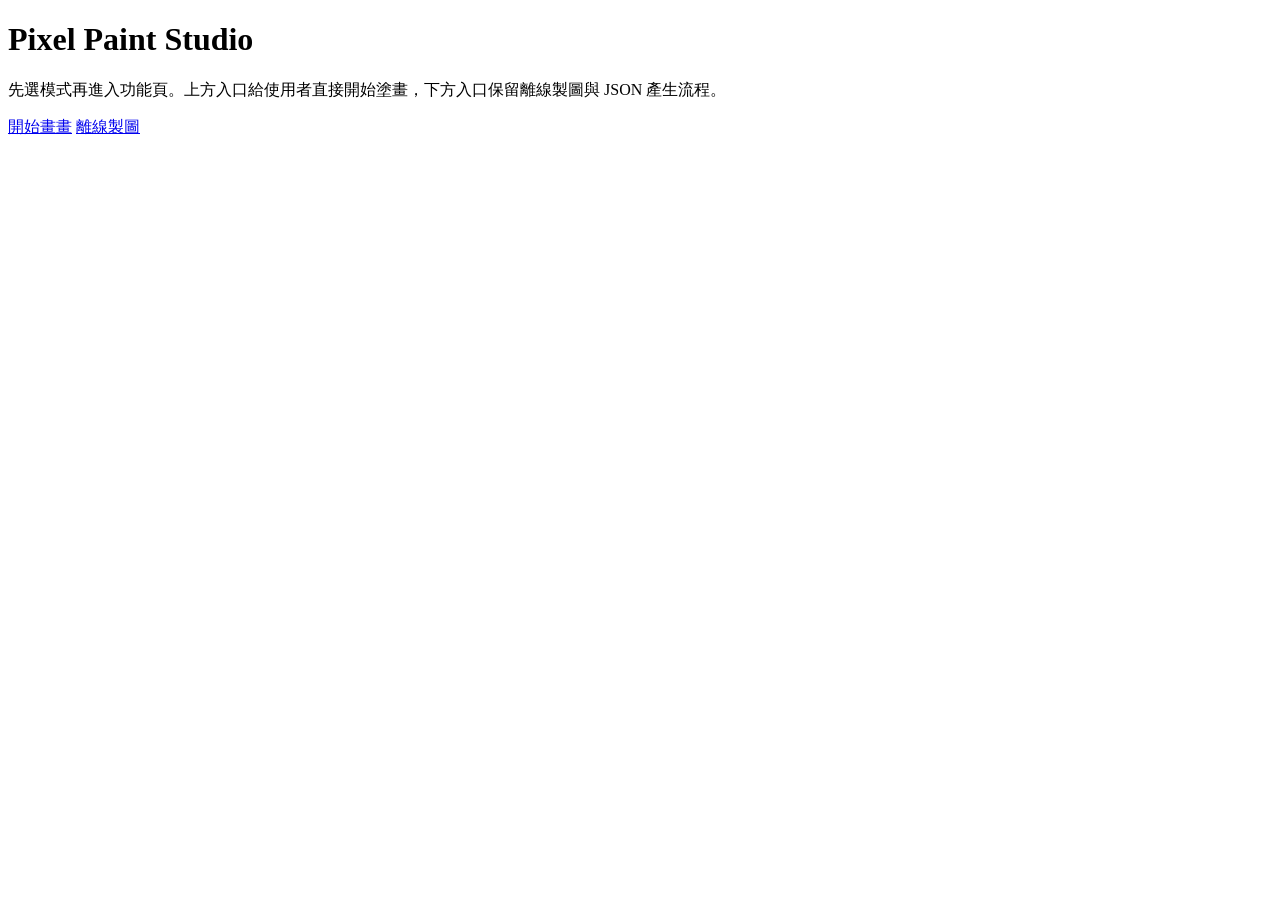
==== commit cdea671f: "Add files via upload" ====
--- a/index.html
+++ b/index.html
@@ -4,1417 +4,19 @@
   <meta charset="UTF-8" />
   <meta name="viewport" content="width=device-width, initial-scale=1.0, viewport-fit=cover" />
   <title>Pixel Paint Studio</title>
-  <style>
-    :root {
-      --bg: #f5f7fb;
-      --card: #ffffff;
-      --line: #d8deea;
-      --text: #243042;
-      --muted: #667085;
-      --primary: #315efb;
-      --danger: #dc3545;
-      --shadow: 0 12px 28px rgba(21, 37, 73, 0.08);
-      --radius: 18px;
-      --safe-bottom: env(safe-area-inset-bottom, 0px);
-    }
-
-    * { box-sizing: border-box; }
-
-    body {
-      margin: 0;
-      font-family: Arial, "Noto Sans TC", sans-serif;
-      background: var(--bg);
-      color: var(--text);
-    }
-
-    button, input, select, label {
-      font: inherit;
-    }
-
-    .app-shell {
-      max-width: 1280px;
-      margin: 0 auto;
-      padding: 16px 16px calc(16px + var(--safe-bottom));
-    }
-
-    .topbar {
-      display: flex;
-      gap: 12px;
-      align-items: center;
-      justify-content: space-between;
-      flex-wrap: wrap;
-      margin-bottom: 16px;
-    }
-
-    .brand {
-      font-size: 24px;
-      font-weight: 700;
-    }
-
-    .sub {
-      color: var(--muted);
-      font-size: 14px;
-      margin-top: 4px;
-    }
-
-    .nav-actions,
-    .inline-actions,
-    .toolbar,
-    .palette-actions,
-    .repo-form,
-    .offline-grid,
-    .export-list,
-    .play-topbar {
-      display: flex;
-      gap: 10px;
-      flex-wrap: wrap;
-      align-items: center;
-    }
-
-    .panel {
-      background: var(--card);
-      border: 1px solid var(--line);
-      border-radius: var(--radius);
-      box-shadow: var(--shadow);
-      padding: 16px;
-    }
-
-    .hidden { display: none !important; }
-
-    .btn {
-      border: 1px solid var(--line);
-      background: #fff;
-      color: var(--text);
-      padding: 12px 16px;
-      border-radius: 14px;
-      cursor: pointer;
-      min-height: 46px;
-      transition: transform .15s ease, box-shadow .15s ease;
-      box-shadow: 0 4px 12px rgba(10, 20, 40, 0.04);
-    }
-
-    .btn:hover { transform: translateY(-1px); }
-    .btn.primary {
-      background: var(--primary);
-      color: #fff;
-      border-color: var(--primary);
-    }
-    .btn.danger {
-      background: var(--danger);
-      color: #fff;
-      border-color: var(--danger);
-    }
-    .btn.active {
-      outline: 3px solid rgba(49, 94, 251, 0.18);
-      border-color: var(--primary);
-    }
-
-    .field {
-      display: flex;
-      flex-direction: column;
-      gap: 6px;
-      min-width: 160px;
-    }
-
-    .field label {
-      font-size: 13px;
-      color: var(--muted);
-      font-weight: 600;
-    }
-
-    .field input,
-    .field select {
-      min-height: 44px;
-      border: 1px solid var(--line);
-      border-radius: 12px;
-      padding: 10px 12px;
-      background: #fff;
-    }
-
-    .section-title {
-      font-size: 20px;
-      font-weight: 700;
-      margin-bottom: 6px;
-    }
-
-    .section-desc {
-      color: var(--muted);
-      font-size: 14px;
-      margin-bottom: 14px;
-      line-height: 1.5;
-    }
-
-    .offline-layout {
-      display: grid;
-      grid-template-columns: 360px 1fr;
-      gap: 16px;
-    }
-
-    .preview-grid {
-      display: grid;
-      grid-template-columns: repeat(3, minmax(0, 1fr));
-      gap: 16px;
-      margin-top: 16px;
-    }
-
-    .preview-box {
-      background: #fafbff;
-      border: 1px solid var(--line);
-      border-radius: 16px;
-      padding: 12px;
-    }
-
-    .preview-box h3 {
-      margin: 0 0 10px;
-      font-size: 15px;
-    }
-
-    .canvas-wrap {
-      overflow: auto;
-      border-radius: 12px;
-      background: #fff;
-      border: 1px solid var(--line);
-      padding: 8px;
-      max-height: 460px;
-    }
-
-    canvas {
-      image-rendering: pixelated;
-      image-rendering: crisp-edges;
-      display: block;
-      max-width: 100%;
-      background: #fff;
-    }
-
-    .export-list {
-      margin-top: 16px;
-    }
-
-    .gallery-top {
-      display: flex;
-      flex-wrap: wrap;
-      align-items: center;
-      justify-content: space-between;
-      gap: 14px;
-      margin-bottom: 16px;
-    }
-
-    .repo-form {
-      padding: 12px;
-      border: 1px solid var(--line);
-      border-radius: 16px;
-      background: #f9fbff;
-      margin-bottom: 16px;
-    }
-
-    .repo-form .field {
-      min-width: 140px;
-      flex: 1 1 160px;
-    }
-
-    .gallery-grid {
-      display: grid;
-      grid-template-columns: repeat(auto-fill, minmax(220px, 1fr));
-      gap: 16px;
-    }
-
-    .card {
-      border: 1px solid var(--line);
-      background: #fff;
-      border-radius: 18px;
-      padding: 12px;
-      box-shadow: var(--shadow);
-      cursor: pointer;
-    }
-
-    .card:hover { transform: translateY(-2px); }
-
-    .card canvas {
-      width: 100%;
-      height: auto;
-      border-radius: 12px;
-      border: 1px solid var(--line);
-      background: #fff;
-    }
-
-    .card-title {
-      font-size: 16px;
-      font-weight: 700;
-      margin-top: 10px;
-    }
-
-    .card-sub {
-      font-size: 13px;
-      color: var(--muted);
-      margin-top: 6px;
-    }
-
-    .play-area {
-      position: relative;
-      display: grid;
-      grid-template-columns: 1fr 92px;
-      gap: 16px;
-      min-height: 70vh;
-    }
-
-    .play-stage {
-      background: #eef3ff;
-      border: 1px solid var(--line);
-      border-radius: 20px;
-      padding: 12px;
-      overflow: auto;
-      position: relative;
-      touch-action: none;
-      overscroll-behavior: contain;
-    }
-
-    .play-stage.pan-mode,
-    #playCanvas.pan-mode {
-      cursor: grab;
-    }
-
-    .play-stage.dragging,
-    .play-stage.dragging #playCanvas,
-    #playCanvas.dragging {
-      cursor: grabbing;
-    }
-
-    .stage-inner {
-      min-height: 60vh;
-      min-width: 100%;
-      width: max-content;
-      display: flex;
-      justify-content: center;
-      align-items: flex-start;
-      padding: 20px;
-      box-sizing: border-box;
-    }
-
-    #playCanvas {
-      border: 1px solid var(--line);
-      background: #fff;
-      touch-action: none;
-      box-shadow: 0 10px 24px rgba(25, 42, 70, 0.08);
-      flex: 0 0 auto;
-    }
-
-    .zoom-controls {
-      display: flex;
-      flex-direction: column;
-      justify-content: center;
-      gap: 12px;
-      align-items: stretch;
-    }
-
-    .zoom-btn {
-      min-height: 56px;
-      font-size: 24px;
-      font-weight: bold;
-      border-radius: 18px;
-    }
-
-    .palette-bar {
-      position: sticky;
-      bottom: 0;
-      left: 0;
-      right: 0;
-      margin-top: 14px;
-      background: rgba(255,255,255,0.95);
-      border: 1px solid var(--line);
-      border-radius: 20px;
-      padding: 12px;
-      backdrop-filter: blur(6px);
-    }
-
-    .palette-scroll {
-      display: flex;
-      gap: 10px;
-      overflow-x: auto;
-      padding-bottom: 2px;
-    }
-
-    .swatch {
-      min-width: 86px;
-      border: 2px solid transparent;
-      border-radius: 16px;
-      padding: 8px;
-      background: #fff;
-      cursor: pointer;
-      text-align: center;
-      box-shadow: 0 4px 12px rgba(10, 20, 40, 0.06);
-    }
-
-    .swatch.active {
-      border-color: var(--primary);
-      outline: 3px solid rgba(49, 94, 251, 0.18);
-    }
-
-    .swatch-color {
-      height: 34px;
-      border-radius: 10px;
-      border: 1px solid rgba(0,0,0,0.08);
-      margin-bottom: 6px;
-    }
-
-    .swatch-no {
-      font-weight: 700;
-      font-size: 18px;
-    }
-
-    .swatch-name,
-    .muted {
-      color: var(--muted);
-      font-size: 13px;
-    }
-
-    .status-line {
-      margin-top: 10px;
-      font-size: 14px;
-      color: var(--muted);
-    }
-
-    .hint-box {
-      margin-top: 12px;
-      padding: 10px 12px;
-      background: #f8faff;
-      border: 1px dashed var(--line);
-      border-radius: 12px;
-      font-size: 14px;
-      line-height: 1.6;
-      color: var(--muted);
-    }
-
-    .pill {
-      display: inline-flex;
-      align-items: center;
-      gap: 6px;
-      border: 1px solid var(--line);
-      border-radius: 999px;
-      padding: 8px 12px;
-      background: #fff;
-    }
-
-    .empty {
-      padding: 36px 20px;
-      text-align: center;
-      color: var(--muted);
-      border: 1px dashed var(--line);
-      border-radius: 18px;
-      background: #fff;
-    }
-
-    @media (max-width: 980px) {
-      .offline-layout,
-      .play-area,
-      .preview-grid {
-        grid-template-columns: 1fr;
-      }
-
-      .zoom-controls {
-        flex-direction: row;
-        justify-content: center;
-      }
-
-      .stage-inner {
-        justify-content: flex-start;
-      }
-    }
-  </style>
+  <link rel="stylesheet" href="./assets/style.css" />
 </head>
 <body>
-  <div class="app-shell">
-    <div class="topbar">
-      <div>
-        <div class="brand">Pixel Paint Studio</div>
-        <div class="sub">純 HTML + JavaScript，支援離線製圖與線上數字填色，適合 GitHub Pages 與 iPad 操作。</div>
-      </div>
-      <div class="nav-actions">
-        <button class="btn active" id="navOffline">離線功能</button>
-        <button class="btn" id="navOnline">線上功能</button>
+  <div class="home-shell">
+    <div class="home-card">
+      <h1 class="home-brand">Pixel Paint Studio</h1>
+      <p class="home-desc">先選模式再進入功能頁。上方入口給使用者直接開始塗畫，下方入口保留離線製圖與 JSON 產生流程。</p>
+
+      <div class="home-actions">
+        <a class="btn primary menu-button" href="./paint.html">開始畫畫</a>
+        <a class="btn menu-button small" href="./offline.html">離線製圖</a>
       </div>
     </div>
-
-    <section id="offlineView" class="panel">
-      <div class="section-title">1. 離線功能：匯入圖片、像素化、產生 JSON</div>
-      <div class="section-desc">流程：匯入圖片 → 命名 → 降採樣像素化 → 限制成 5~12 色 → 自動編號 → 匯出 JSON / 像素圖 / 線條底圖。</div>
-
-      <div class="offline-layout">
-        <div class="panel" style="padding:14px;">
-          <div class="offline-grid">
-            <div class="field">
-              <label for="imageName">圖片名稱</label>
-              <input id="imageName" type="text" placeholder="例如：小貓咪" />
-            </div>
-            <div class="field">
-              <label for="imageFile">匯入圖片</label>
-              <input id="imageFile" type="file" accept="image/*" />
-            </div>
-            <div class="field">
-              <label for="gridWidth">像素寬度（格數）</label>
-              <input id="gridWidth" type="number" min="8" max="128" value="32" />
-            </div>
-            <div class="field">
-              <label for="paletteCount">顏色數量</label>
-              <select id="paletteCount">
-                <option>5</option><option>6</option><option>7</option><option selected>8</option>
-                <option>9</option><option>10</option><option>11</option><option>12</option>
-              </select>
-            </div>
-            <div class="field">
-              <label for="exportCellSize">匯出格子尺寸</label>
-              <input id="exportCellSize" type="number" min="8" max="40" value="18" />
-            </div>
-          </div>
-
-          <div class="inline-actions" style="margin-top: 14px;">
-            <button class="btn primary" id="generateBtn">解析並產生設定</button>
-            <button class="btn" id="loadDemoBtn">載入示範圖</button>
-          </div>
-
-          <div class="hint-box">
-            建議先用 24~40 格寬測試。格數越大，圖片越細緻；格數越小，越像傳統像素塗色書。
-          </div>
-
-          <div class="export-list">
-            <button class="btn" id="exportJsonBtn" disabled>匯出 JSON</button>
-            <button class="btn" id="exportPixelBtn" disabled>匯出像素化圖片</button>
-            <button class="btn" id="exportOutlineBtn" disabled>匯出底圖</button>
-          </div>
-
-          <div class="status-line" id="offlineStatus">尚未載入圖片。</div>
-        </div>
-
-        <div>
-          <div class="preview-grid">
-            <div class="preview-box">
-              <h3>原始圖片</h3>
-              <div class="canvas-wrap"><canvas id="sourceCanvas"></canvas></div>
-            </div>
-            <div class="preview-box">
-              <h3>像素化圖片</h3>
-              <div class="canvas-wrap"><canvas id="pixelCanvas"></canvas></div>
-            </div>
-            <div class="preview-box">
-              <h3>底圖（線條 + 編號）</h3>
-              <div class="canvas-wrap"><canvas id="outlineCanvas"></canvas></div>
-            </div>
-          </div>
-          <div class="hint-box" id="palettePreviewBox">完成解析後，這裡會顯示顏色編號摘要。</div>
-        </div>
-      </div>
-    </section>
-
-    <section id="onlineView" class="hidden">
-      <div id="galleryView" class="panel">
-        <div class="gallery-top">
-          <div>
-            <div class="section-title">2. 線上功能：選擇圖片開始畫畫</div>
-            <div class="section-desc">系統會讀取 GitHub repo 內的 JSON 檔案，並自動顯示成卡片清單。</div>
-          </div>
-          <div class="inline-actions">
-            <button class="btn primary" id="loadGalleryBtn">重新載入圖片</button>
-          </div>
-        </div>
-
-        <div class="repo-form">
-          <div class="field">
-            <label for="repoOwner">GitHub Owner</label>
-            <input id="repoOwner" type="text" placeholder="例如 daisytzeng" />
-          </div>
-          <div class="field">
-            <label for="repoName">Repo 名稱</label>
-            <input id="repoName" type="text" placeholder="例如 pixel-paint" />
-          </div>
-          <div class="field">
-            <label for="repoBranch">Branch</label>
-            <input id="repoBranch" type="text" value="main" />
-          </div>
-          <div class="field">
-            <label for="repoPath">JSON 資料夾</label>
-            <input id="repoPath" type="text" value="data/json" />
-          </div>
-          <div class="field" style="min-width:120px; flex:0 0 120px; align-self:flex-end;">
-            <button class="btn" id="saveRepoBtn">儲存設定</button>
-          </div>
-        </div>
-
-        <div class="status-line" id="galleryStatus">尚未讀取圖片資料。</div>
-        <div id="galleryGrid" class="gallery-grid" style="margin-top:14px;"></div>
-      </div>
-
-      <div id="playView" class="panel hidden">
-        <div class="play-topbar" style="justify-content: space-between; margin-bottom: 14px;">
-          <div>
-            <div class="section-title" id="playTitle">開始繪圖</div>
-            <div class="section-desc" id="playSubtitle">請先從圖片選單選一張圖。</div>
-          </div>
-          <div class="toolbar">
-            <button class="btn danger" id="clearPaintBtn">清除重繪</button>
-            <button class="btn" id="backToGalleryBtn">返回圖片選單</button>
-            <button class="btn primary" id="exportPaintBtn">匯出繪圖結果</button>
-          </div>
-        </div>
-
-        <div class="play-area">
-          <div>
-            <div class="play-stage" id="playStage">
-              <div class="stage-inner">
-                <canvas id="playCanvas"></canvas>
-              </div>
-            </div>
-
-            <div class="palette-bar">
-              <div class="palette-actions" style="margin-bottom:10px; justify-content: space-between;">
-                <div class="pill">
-                  <input id="forceFillToggle" type="checkbox" />
-                  <label for="forceFillToggle">強制填色</label>
-                </div>
-                <div class="muted" id="selectedColorText">尚未選擇色塊</div>
-              </div>
-              <div class="palette-scroll" id="paletteBar"></div>
-            </div>
-          </div>
-
-          <div class="zoom-controls">
-            <button class="btn zoom-btn" id="zoomInBtn">＋</button>
-            <button class="btn zoom-btn" id="zoomOutBtn">－</button>
-            <button class="btn zoom-btn" id="panModeBtn" title="切換拖拉模式">✋</button>
-          </div>
-        </div>
-      </div>
-    </section>
   </div>
-
-  <script>
-    const state = {
-      sourceImage: null,
-      sourceName: '',
-      generated: null,
-      gallery: [],
-      currentArtwork: null,
-      paintedCells: [],
-      selectedPaletteIndex: null,
-      forceFill: false,
-      zoom: 24,
-      isPainting: false,
-      panMode: false,
-      isPanning: false,
-      panStart: null
-    };
-
-    const els = {
-      navOffline: document.getElementById('navOffline'),
-      navOnline: document.getElementById('navOnline'),
-      offlineView: document.getElementById('offlineView'),
-      onlineView: document.getElementById('onlineView'),
-      galleryView: document.getElementById('galleryView'),
-      playView: document.getElementById('playView'),
-      imageName: document.getElementById('imageName'),
-      imageFile: document.getElementById('imageFile'),
-      gridWidth: document.getElementById('gridWidth'),
-      paletteCount: document.getElementById('paletteCount'),
-      exportCellSize: document.getElementById('exportCellSize'),
-      generateBtn: document.getElementById('generateBtn'),
-      loadDemoBtn: document.getElementById('loadDemoBtn'),
-      exportJsonBtn: document.getElementById('exportJsonBtn'),
-      exportPixelBtn: document.getElementById('exportPixelBtn'),
-      exportOutlineBtn: document.getElementById('exportOutlineBtn'),
-      offlineStatus: document.getElementById('offlineStatus'),
-      palettePreviewBox: document.getElementById('palettePreviewBox'),
-      sourceCanvas: document.getElementById('sourceCanvas'),
-      pixelCanvas: document.getElementById('pixelCanvas'),
-      outlineCanvas: document.getElementById('outlineCanvas'),
-      repoOwner: document.getElementById('repoOwner'),
-      repoName: document.getElementById('repoName'),
-      repoBranch: document.getElementById('repoBranch'),
-      repoPath: document.getElementById('repoPath'),
-      saveRepoBtn: document.getElementById('saveRepoBtn'),
-      loadGalleryBtn: document.getElementById('loadGalleryBtn'),
-      galleryGrid: document.getElementById('galleryGrid'),
-      galleryStatus: document.getElementById('galleryStatus'),
-      playTitle: document.getElementById('playTitle'),
-      playSubtitle: document.getElementById('playSubtitle'),
-      clearPaintBtn: document.getElementById('clearPaintBtn'),
-      backToGalleryBtn: document.getElementById('backToGalleryBtn'),
-      exportPaintBtn: document.getElementById('exportPaintBtn'),
-      playCanvas: document.getElementById('playCanvas'),
-      playStage: document.getElementById('playStage'),
-      paletteBar: document.getElementById('paletteBar'),
-      forceFillToggle: document.getElementById('forceFillToggle'),
-      selectedColorText: document.getElementById('selectedColorText'),
-      zoomInBtn: document.getElementById('zoomInBtn'),
-      zoomOutBtn: document.getElementById('zoomOutBtn'),
-      panModeBtn: document.getElementById('panModeBtn')
-    };
-
-    function showView(target) {
-      const isOffline = target === 'offline';
-      els.offlineView.classList.toggle('hidden', !isOffline);
-      els.onlineView.classList.toggle('hidden', isOffline);
-      els.navOffline.classList.toggle('active', isOffline);
-      els.navOnline.classList.toggle('active', !isOffline);
-    }
-
-    function showGallery() {
-      els.galleryView.classList.remove('hidden');
-      els.playView.classList.add('hidden');
-    }
-
-    function showPlay() {
-      els.galleryView.classList.add('hidden');
-      els.playView.classList.remove('hidden');
-    }
-
-    function clamp(value, min, max) {
-      return Math.max(min, Math.min(max, value));
-    }
-
-    function sanitizeFileName(name) {
-      return (name || 'untitled').trim().replace(/[\\/:*?"<>|]/g, '-');
-    }
-
-    function hexFromRgb(rgb) {
-      return '#' + rgb.map(v => v.toString(16).padStart(2, '0')).join('').toUpperCase();
-    }
-
-    function rgbFromHex(hex) {
-      const raw = hex.replace('#', '');
-      return [
-        parseInt(raw.slice(0, 2), 16),
-        parseInt(raw.slice(2, 4), 16),
-        parseInt(raw.slice(4, 6), 16)
-      ];
-    }
-
-    function distanceSq(a, b) {
-      return (a[0] - b[0]) ** 2 + (a[1] - b[1]) ** 2 + (a[2] - b[2]) ** 2;
-    }
-
-    function drawFittedImage(canvas, image) {
-      const maxW = 320;
-      const scale = Math.min(1, maxW / image.width);
-      canvas.width = Math.max(1, Math.round(image.width * scale));
-      canvas.height = Math.max(1, Math.round(image.height * scale));
-      const ctx = canvas.getContext('2d');
-      ctx.imageSmoothingEnabled = true;
-      ctx.clearRect(0, 0, canvas.width, canvas.height);
-      ctx.drawImage(image, 0, 0, canvas.width, canvas.height);
-    }
-
-    function createImageFromFile(file) {
-      return new Promise((resolve, reject) => {
-        const reader = new FileReader();
-        reader.onload = () => {
-          const img = new Image();
-          img.onload = () => resolve(img);
-          img.onerror = reject;
-          img.src = reader.result;
-        };
-        reader.onerror = reject;
-        reader.readAsDataURL(file);
-      });
-    }
-
-    function downsampleImage(image, targetWidth) {
-      const width = clamp(parseInt(targetWidth, 10) || 32, 8, 128);
-      const ratio = image.height / image.width;
-      const height = Math.max(1, Math.round(width * ratio));
-      const canvas = document.createElement('canvas');
-      canvas.width = width;
-      canvas.height = height;
-      const ctx = canvas.getContext('2d', { willReadFrequently: true });
-      ctx.imageSmoothingEnabled = true;
-      ctx.drawImage(image, 0, 0, width, height);
-      const imageData = ctx.getImageData(0, 0, width, height).data;
-      const pixels = [];
-      for (let i = 0; i < imageData.length; i += 4) {
-        const alpha = imageData[i + 3] / 255;
-        const rgb = alpha < 0.1
-          ? [255, 255, 255]
-          : [imageData[i], imageData[i + 1], imageData[i + 2]];
-        pixels.push(rgb);
-      }
-      return { width, height, pixels };
-    }
-
-    function kMeansQuantize(pixels, k) {
-      const safeK = clamp(parseInt(k, 10) || 8, 5, 12);
-      const unique = [...new Map(pixels.map(p => [p.join(','), p])).values()];
-      const centroids = [];
-      for (let i = 0; i < safeK; i++) {
-        centroids.push(unique[Math.floor((i * unique.length) / safeK)] || unique[0] || [255,255,255]);
-      }
-
-      let assignments = new Array(pixels.length).fill(0);
-      for (let round = 0; round < 10; round++) {
-        let moved = false;
-
-        for (let i = 0; i < pixels.length; i++) {
-          const pixel = pixels[i];
-          let bestIndex = 0;
-          let bestDistance = Infinity;
-          for (let c = 0; c < centroids.length; c++) {
-            const dist = distanceSq(pixel, centroids[c]);
-            if (dist < bestDistance) {
-              bestDistance = dist;
-              bestIndex = c;
-            }
-          }
-          if (assignments[i] !== bestIndex) moved = true;
-          assignments[i] = bestIndex;
-        }
-
-        const sums = Array.from({ length: centroids.length }, () => [0, 0, 0, 0]);
-        for (let i = 0; i < pixels.length; i++) {
-          const idx = assignments[i];
-          const bucket = sums[idx];
-          bucket[0] += pixels[i][0];
-          bucket[1] += pixels[i][1];
-          bucket[2] += pixels[i][2];
-          bucket[3] += 1;
-        }
-
-        for (let c = 0; c < centroids.length; c++) {
-          const bucket = sums[c];
-          if (bucket[3] > 0) {
-            centroids[c] = [
-              Math.round(bucket[0] / bucket[3]),
-              Math.round(bucket[1] / bucket[3]),
-              Math.round(bucket[2] / bucket[3])
-            ];
-          }
-        }
-
-        if (!moved) break;
-      }
-
-      const counts = centroids.map(() => 0);
-      assignments.forEach(i => counts[i]++);
-
-      const order = centroids
-        .map((rgb, oldIndex) => ({ rgb, oldIndex, count: counts[oldIndex] }))
-        .sort((a, b) => b.count - a.count);
-
-      const remap = new Map(order.map((item, newIndex) => [item.oldIndex, newIndex]));
-      const palette = order.map((item, idx) => ({
-        id: idx + 1,
-        hex: hexFromRgb(item.rgb),
-        rgb: item.rgb,
-        count: item.count
-      }));
-      const cells = assignments.map(index => remap.get(index));
-
-      return { palette, cells };
-    }
-
-    function buildGeneratedArtwork(name, image) {
-      const baseName = sanitizeFileName(name || image.dataset?.defaultName || 'untitled');
-      const width = clamp(parseInt(els.gridWidth.value, 10) || 32, 8, 128);
-      const paletteCount = clamp(parseInt(els.paletteCount.value, 10) || 8, 5, 12);
-      const exportCellSize = clamp(parseInt(els.exportCellSize.value, 10) || 18, 8, 40);
-      const downsampled = downsampleImage(image, width);
-      const quantized = kMeansQuantize(downsampled.pixels, paletteCount);
-
-      return {
-        version: 1,
-        name: baseName,
-        width: downsampled.width,
-        height: downsampled.height,
-        exportCellSize,
-        palette: quantized.palette,
-        cells: quantized.cells,
-        meta: {
-          createdAt: new Date().toISOString(),
-          sourceWidth: image.width,
-          sourceHeight: image.height
-        }
-      };
-    }
-
-    function renderPixelArt(canvas, artwork, options = {}) {
-      const {
-        showNumbers = false,
-        showGrid = true,
-        showColors = true,
-        cellSize = artwork.exportCellSize || 18,
-        paintedCells = null,
-        numberAlpha = 1,
-        whiteBackground = true
-      } = options;
-
-      canvas.width = artwork.width * cellSize;
-      canvas.height = artwork.height * cellSize;
-      const ctx = canvas.getContext('2d');
-      ctx.clearRect(0, 0, canvas.width, canvas.height);
-      ctx.imageSmoothingEnabled = false;
-
-      if (whiteBackground) {
-        ctx.fillStyle = '#FFFFFF';
-        ctx.fillRect(0, 0, canvas.width, canvas.height);
-      }
-
-      for (let y = 0; y < artwork.height; y++) {
-        for (let x = 0; x < artwork.width; x++) {
-          const idx = y * artwork.width + x;
-          const paletteIndex = artwork.cells[idx];
-          const paletteItem = artwork.palette[paletteIndex];
-          const fillColor = paintedCells
-            ? (paintedCells[idx] != null ? artwork.palette[paintedCells[idx]].hex : '#FFFFFF')
-            : (showColors ? paletteItem.hex : '#FFFFFF');
-
-          ctx.fillStyle = fillColor;
-          ctx.fillRect(x * cellSize, y * cellSize, cellSize, cellSize);
-
-          if (showGrid) {
-            ctx.strokeStyle = '#D7DEE8';
-            ctx.lineWidth = Math.max(1, Math.floor(cellSize / 18));
-            ctx.strokeRect(x * cellSize, y * cellSize, cellSize, cellSize);
-          }
-
-          if (showNumbers) {
-            ctx.save();
-            ctx.globalAlpha = numberAlpha;
-            ctx.fillStyle = '#243042';
-            ctx.font = `${Math.max(10, Math.floor(cellSize * 0.42))}px Arial`;
-            ctx.textAlign = 'center';
-            ctx.textBaseline = 'middle';
-            ctx.fillText(String(paletteItem.id), x * cellSize + cellSize / 2, y * cellSize + cellSize / 2 + 0.5);
-            ctx.restore();
-          }
-        }
-      }
-    }
-
-    function updateOfflinePreviews() {
-      if (!state.generated) return;
-      renderPixelArt(els.pixelCanvas, state.generated, {
-        showColors: true,
-        showGrid: false,
-        showNumbers: false,
-        cellSize: state.generated.exportCellSize
-      });
-      renderPixelArt(els.outlineCanvas, state.generated, {
-        showColors: false,
-        showGrid: true,
-        showNumbers: true,
-        cellSize: state.generated.exportCellSize,
-        numberAlpha: 0.9
-      });
-      renderPaletteSummary(state.generated.palette);
-    }
-
-    function renderPaletteSummary(palette) {
-      els.palettePreviewBox.innerHTML = palette.map(item => `
-        <span class="pill" style="margin: 0 8px 8px 0; display:inline-flex;">
-          <span style="width:18px; height:18px; border-radius:999px; background:${item.hex}; border:1px solid rgba(0,0,0,.08);"></span>
-          <strong>${item.id}</strong>
-          <span class="muted">${item.hex}</span>
-        </span>
-      `).join('');
-    }
-
-    function setGeneratedReady(ready) {
-      els.exportJsonBtn.disabled = !ready;
-      els.exportPixelBtn.disabled = !ready;
-      els.exportOutlineBtn.disabled = !ready;
-    }
-
-    function downloadBlob(blob, fileName) {
-      const a = document.createElement('a');
-      a.href = URL.createObjectURL(blob);
-      a.download = fileName;
-      a.click();
-      setTimeout(() => URL.revokeObjectURL(a.href), 1000);
-    }
-
-    function downloadCanvas(canvas, fileName) {
-      canvas.toBlob(blob => downloadBlob(blob, fileName));
-    }
-
-    async function generateArtworkFromCurrentImage() {
-      if (!state.sourceImage) {
-        els.offlineStatus.textContent = '請先匯入圖片。';
-        return;
-      }
-      const name = els.imageName.value.trim() || state.sourceName || 'untitled';
-      state.generated = buildGeneratedArtwork(name, state.sourceImage);
-      updateOfflinePreviews();
-      setGeneratedReady(true);
-      els.offlineStatus.textContent = `已完成：${state.generated.name}，尺寸 ${state.generated.width} × ${state.generated.height}，共 ${state.generated.palette.length} 色。`;
-    }
-
-    async function loadDemoImage() {
-      const demoCanvas = document.createElement('canvas');
-      demoCanvas.width = 128;
-      demoCanvas.height = 128;
-      const ctx = demoCanvas.getContext('2d');
-      ctx.fillStyle = '#FFF6E9';
-      ctx.fillRect(0, 0, 128, 128);
-      ctx.fillStyle = '#F6B73C';
-      ctx.fillRect(24, 24, 80, 80);
-      ctx.fillStyle = '#D97A00';
-      ctx.fillRect(40, 40, 16, 16);
-      ctx.fillRect(72, 40, 16, 16);
-      ctx.fillStyle = '#FFFFFF';
-      ctx.fillRect(40, 72, 48, 12);
-      ctx.fillStyle = '#F25F5C';
-      ctx.fillRect(48, 88, 32, 10);
-      const img = new Image();
-      img.onload = async () => {
-        state.sourceImage = img;
-        state.sourceName = 'demo-smile';
-        els.imageName.value = 'demo-smile';
-        drawFittedImage(els.sourceCanvas, img);
-        await generateArtworkFromCurrentImage();
-      };
-      img.src = demoCanvas.toDataURL('image/png');
-    }
-
-    function saveRepoConfig() {
-      const config = {
-        owner: els.repoOwner.value.trim(),
-        repo: els.repoName.value.trim(),
-        branch: els.repoBranch.value.trim() || 'main',
-        path: els.repoPath.value.trim() || 'data/json'
-      };
-      localStorage.setItem('pixel-paint-repo-config', JSON.stringify(config));
-      els.galleryStatus.textContent = 'GitHub 設定已儲存。';
-      return config;
-    }
-
-    function inferGitHubPagesConfig() {
-      const host = window.location.hostname;
-      const parts = window.location.pathname.split('/').filter(Boolean);
-      if (host.endsWith('.github.io')) {
-        const owner = host.replace('.github.io', '');
-        const repo = parts[0] || '';
-        return { owner, repo, branch: 'main', path: 'data/json' };
-      }
-      return { owner: '', repo: '', branch: 'main', path: 'data/json' };
-    }
-
-    function loadRepoConfigToForm() {
-      const stored = JSON.parse(localStorage.getItem('pixel-paint-repo-config') || 'null');
-      const inferred = inferGitHubPagesConfig();
-      const config = stored || inferred;
-      els.repoOwner.value = config.owner || '';
-      els.repoName.value = config.repo || '';
-      els.repoBranch.value = config.branch || 'main';
-      els.repoPath.value = config.path || 'data/json';
-    }
-
-    async function fetchJsonListFromGitHub(config) {
-      const apiUrl = `https://api.github.com/repos/${encodeURIComponent(config.owner)}/${encodeURIComponent(config.repo)}/contents/${config.path}?ref=${encodeURIComponent(config.branch)}`;
-      const res = await fetch(apiUrl);
-      if (!res.ok) {
-        throw new Error(`GitHub 讀取失敗：${res.status}`);
-      }
-      const items = await res.json();
-      return items.filter(item => item.type === 'file' && item.name.toLowerCase().endsWith('.json'));
-    }
-
-    async function fetchJsonListFromManifest() {
-      const res = await fetch('./data/manifest.json');
-      if (!res.ok) {
-        throw new Error('找不到本地 manifest.json。');
-      }
-      const manifest = await res.json();
-      return (manifest.files || []).map(path => ({
-        name: path.split('/').pop(),
-        download_url: path,
-        type: 'file'
-      }));
-    }
-
-    async function loadGallery() {
-      els.galleryGrid.innerHTML = '';
-      els.galleryStatus.textContent = '讀取中…';
-      try {
-        const config = saveRepoConfig();
-        let files = [];
-        let sourceText = '';
-
-        if (config.owner && config.repo) {
-          files = await fetchJsonListFromGitHub(config);
-          sourceText = 'GitHub';
-        } else {
-          files = await fetchJsonListFromManifest();
-          sourceText = '本地 manifest';
-        }
-
-        if (!files.length) {
-          els.galleryStatus.textContent = '目前找不到任何 JSON 圖片設定檔。';
-          els.galleryGrid.innerHTML = '<div class="empty">請把 JSON 上傳到指定資料夾後再重新載入。</div>';
-          return;
-        }
-
-        const artworks = [];
-        for (const file of files) {
-          try {
-            const res = await fetch(file.download_url);
-            const json = await res.json();
-            json.__fileName = file.name;
-            json.__downloadUrl = file.download_url;
-            artworks.push(json);
-          } catch (err) {
-            console.error('讀取 JSON 失敗', file.name, err);
-          }
-        }
-        state.gallery = artworks;
-        renderGallery();
-        els.galleryStatus.textContent = `已載入 ${artworks.length} 張圖片（來源：${sourceText}）。`;
-      } catch (error) {
-        els.galleryStatus.textContent = error.message;
-        els.galleryGrid.innerHTML = `<div class="empty">${error.message}</div>`;
-      }
-    }
-
-    function renderGallery() {
-      if (!state.gallery.length) {
-        els.galleryGrid.innerHTML = '<div class="empty">目前沒有圖片可顯示。</div>';
-        return;
-      }
-      els.galleryGrid.innerHTML = '';
-      state.gallery.forEach(artwork => {
-        const card = document.createElement('div');
-        card.className = 'card';
-        const previewCanvas = document.createElement('canvas');
-        const cellSize = Math.max(6, Math.floor(160 / Math.max(artwork.width, artwork.height)));
-        renderPixelArt(previewCanvas, artwork, {
-          showColors: true,
-          showGrid: false,
-          showNumbers: false,
-          cellSize
-        });
-        const title = document.createElement('div');
-        title.className = 'card-title';
-        title.textContent = artwork.name || artwork.__fileName || '未命名圖片';
-        const sub = document.createElement('div');
-        sub.className = 'card-sub';
-        sub.textContent = `${artwork.width} × ${artwork.height} ｜ ${artwork.palette.length} 色`;
-        card.appendChild(previewCanvas);
-        card.appendChild(title);
-        card.appendChild(sub);
-        card.addEventListener('click', () => startPainting(artwork));
-        els.galleryGrid.appendChild(card);
-      });
-    }
-
-    function progressKey(artwork) {
-      return `pixel-paint-progress:${artwork.name}`;
-    }
-
-    function startPainting(artwork) {
-      state.currentArtwork = artwork;
-      state.zoom = clamp(artwork.exportCellSize || 18, 16, 40);
-      state.selectedPaletteIndex = 0;
-      state.forceFill = false;
-      state.panMode = false;
-      state.isPainting = false;
-      state.isPanning = false;
-      state.panStart = null;
-      els.forceFillToggle.checked = false;
-
-      const stored = localStorage.getItem(progressKey(artwork));
-      state.paintedCells = stored
-        ? JSON.parse(stored)
-        : new Array(artwork.cells.length).fill(null);
-
-      els.playTitle.textContent = artwork.name || '未命名圖片';
-      els.playSubtitle.textContent = `填色模式可直接點擊上色；放大後若要拖動畫面，請按右側手掌按鈕切換到拖拉模式。`;
-      renderPaletteBar(artwork);
-      updateSelectedColorText();
-      updatePanModeUI();
-      showPlay();
-      renderPlayCanvas();
-      requestAnimationFrame(centerCanvasInStage);
-    }
-
-    function renderPaletteBar(artwork) {
-      els.paletteBar.innerHTML = '';
-      artwork.palette.forEach((item, index) => {
-        const swatch = document.createElement('button');
-        swatch.className = 'swatch' + (state.selectedPaletteIndex === index ? ' active' : '');
-        swatch.innerHTML = `
-          <div class="swatch-color" style="background:${item.hex};"></div>
-          <div class="swatch-no">${item.id}</div>
-          <div class="swatch-name">${item.hex}</div>
-        `;
-        swatch.addEventListener('click', () => {
-          state.selectedPaletteIndex = index;
-          renderPaletteBar(artwork);
-          updateSelectedColorText();
-        });
-        els.paletteBar.appendChild(swatch);
-      });
-    }
-
-    function updateSelectedColorText() {
-      const modeText = state.panMode ? '拖拉模式' : '填色模式';
-      if (!state.currentArtwork || state.selectedPaletteIndex == null) {
-        els.selectedColorText.textContent = `${modeText} ｜ 尚未選擇色塊`;
-        return;
-      }
-      const item = state.currentArtwork.palette[state.selectedPaletteIndex];
-      els.selectedColorText.textContent = `${modeText} ｜ 目前顏色：編號 ${item.id} / ${item.hex}`;
-    }
-
-    function renderPlayCanvas() {
-      if (!state.currentArtwork) return;
-      renderPixelArt(els.playCanvas, state.currentArtwork, {
-        showColors: false,
-        showGrid: true,
-        showNumbers: true,
-        paintedCells: state.paintedCells,
-        cellSize: state.zoom,
-        numberAlpha: 0.92
-      });
-    }
-
-    function updatePanModeUI() {
-      els.panModeBtn.classList.toggle('primary', state.panMode);
-      els.panModeBtn.classList.toggle('active', state.panMode);
-      els.playStage.classList.toggle('pan-mode', state.panMode);
-      els.playCanvas.classList.toggle('pan-mode', state.panMode);
-      if (!state.panMode) {
-        els.playStage.classList.remove('dragging');
-        els.playCanvas.classList.remove('dragging');
-      }
-      updateSelectedColorText();
-    }
-
-    function centerCanvasInStage() {
-      const maxLeft = Math.max(0, els.playStage.scrollWidth - els.playStage.clientWidth);
-      const maxTop = Math.max(0, els.playStage.scrollHeight - els.playStage.clientHeight);
-      els.playStage.scrollLeft = maxLeft / 2;
-      els.playStage.scrollTop = maxTop / 2;
-    }
-
-    function adjustZoom(delta) {
-      if (!state.currentArtwork) return;
-      const oldZoom = state.zoom;
-      const nextZoom = clamp(state.zoom + delta, 8, 80);
-      if (nextZoom === oldZoom) return;
-
-      const viewportCenterX = els.playStage.scrollLeft + els.playStage.clientWidth / 2;
-      const viewportCenterY = els.playStage.scrollTop + els.playStage.clientHeight / 2;
-      const ratio = nextZoom / oldZoom;
-
-      state.zoom = nextZoom;
-      renderPlayCanvas();
-
-      requestAnimationFrame(() => {
-        const targetLeft = viewportCenterX * ratio - els.playStage.clientWidth / 2;
-        const targetTop = viewportCenterY * ratio - els.playStage.clientHeight / 2;
-        const maxLeft = Math.max(0, els.playStage.scrollWidth - els.playStage.clientWidth);
-        const maxTop = Math.max(0, els.playStage.scrollHeight - els.playStage.clientHeight);
-        els.playStage.scrollLeft = clamp(targetLeft, 0, maxLeft);
-        els.playStage.scrollTop = clamp(targetTop, 0, maxTop);
-      });
-    }
-
-    function shouldPanFromEvent(event) {
-      return !!state.panMode;
-    }
-
-    function startPan(event) {
-      state.isPanning = true;
-      state.isPainting = false;
-      state.panStart = {
-        x: event.clientX,
-        y: event.clientY,
-        scrollLeft: els.playStage.scrollLeft,
-        scrollTop: els.playStage.scrollTop
-      };
-      els.playStage.classList.add('dragging');
-      els.playCanvas.classList.add('dragging');
-      if (event.target.setPointerCapture) {
-        try { event.target.setPointerCapture(event.pointerId); } catch (_) {}
-      }
-      event.preventDefault();
-    }
-
-    function movePan(event) {
-      if (!state.isPanning || !state.panStart) return;
-      const dx = event.clientX - state.panStart.x;
-      const dy = event.clientY - state.panStart.y;
-      els.playStage.scrollLeft = state.panStart.scrollLeft - dx;
-      els.playStage.scrollTop = state.panStart.scrollTop - dy;
-      event.preventDefault();
-    }
-
-    function stopInteractions(event) {
-      state.isPainting = false;
-      state.isPanning = false;
-      state.panStart = null;
-      els.playStage.classList.remove('dragging');
-      els.playCanvas.classList.remove('dragging');
-      if (event?.target?.releasePointerCapture) {
-        try { event.target.releasePointerCapture(event.pointerId); } catch (_) {}
-      }
-    }
-
-    function savePaintingProgress() {
-      if (!state.currentArtwork) return;
-      localStorage.setItem(progressKey(state.currentArtwork), JSON.stringify(state.paintedCells));
-    }
-
-    function paintAtEvent(event) {
-      if (!state.currentArtwork || state.selectedPaletteIndex == null) return;
-      const rect = els.playCanvas.getBoundingClientRect();
-      const x = event.clientX - rect.left;
-      const y = event.clientY - rect.top;
-      const cellX = Math.floor(x / state.zoom);
-      const cellY = Math.floor(y / state.zoom);
-      if (cellX < 0 || cellY < 0 || cellX >= state.currentArtwork.width || cellY >= state.currentArtwork.height) return;
-
-      const idx = cellY * state.currentArtwork.width + cellX;
-      const expected = state.currentArtwork.cells[idx];
-      const canPaint = state.forceFill || expected === state.selectedPaletteIndex;
-      if (!canPaint) return;
-
-      if (state.paintedCells[idx] !== state.selectedPaletteIndex) {
-        state.paintedCells[idx] = state.selectedPaletteIndex;
-        renderPlayCanvas();
-        savePaintingProgress();
-      }
-    }
-
-    function clearPainting() {
-      if (!state.currentArtwork) return;
-      state.paintedCells = new Array(state.currentArtwork.cells.length).fill(null);
-      localStorage.removeItem(progressKey(state.currentArtwork));
-      renderPlayCanvas();
-    }
-
-    function exportPainting() {
-      if (!state.currentArtwork) return;
-      const exportCanvas = document.createElement('canvas');
-      renderPixelArt(exportCanvas, state.currentArtwork, {
-        showColors: false,
-        showGrid: true,
-        showNumbers: false,
-        paintedCells: state.paintedCells,
-        cellSize: state.currentArtwork.exportCellSize || 18
-      });
-      downloadCanvas(exportCanvas, `${sanitizeFileName(state.currentArtwork.name)}-painted.png`);
-    }
-
-    function bindPlayCanvasEvents() {
-      els.playStage.addEventListener('contextmenu', event => event.preventDefault());
-      els.playCanvas.addEventListener('dragstart', event => event.preventDefault());
-
-      els.playCanvas.addEventListener('pointerdown', event => {
-        if (!state.currentArtwork) return;
-        if (shouldPanFromEvent(event)) {
-          startPan(event);
-          return;
-        }
-        if (event.button !== 0) return;
-        state.isPainting = true;
-        paintAtEvent(event);
-        event.preventDefault();
-      });
-
-      els.playCanvas.addEventListener('pointermove', event => {
-        if (state.isPanning) {
-          movePan(event);
-          return;
-        }
-        if (state.isPainting) {
-          paintAtEvent(event);
-          event.preventDefault();
-        }
-      });
-
-      window.addEventListener('pointerup', stopInteractions);
-      window.addEventListener('pointercancel', stopInteractions);
-      window.addEventListener('pointermove', event => {
-        if (state.isPanning) movePan(event);
-      }, { passive: false });
-    }
-
-    function attachEvents() {
-      els.navOffline.addEventListener('click', () => showView('offline'));
-      els.navOnline.addEventListener('click', () => showView('online'));
-
-      els.imageFile.addEventListener('change', async e => {
-        const file = e.target.files?.[0];
-        if (!file) return;
-        try {
-          const img = await createImageFromFile(file);
-          state.sourceImage = img;
-          state.sourceName = file.name.replace(/\.[^.]+$/, '');
-          els.imageName.value = els.imageName.value.trim() || state.sourceName;
-          drawFittedImage(els.sourceCanvas, img);
-          els.offlineStatus.textContent = `已載入圖片：${file.name}`;
-        } catch (error) {
-          els.offlineStatus.textContent = '圖片讀取失敗。';
-        }
-      });
-
-      els.generateBtn.addEventListener('click', generateArtworkFromCurrentImage);
-      els.loadDemoBtn.addEventListener('click', loadDemoImage);
-
-      els.exportJsonBtn.addEventListener('click', () => {
-        if (!state.generated) return;
-        const blob = new Blob([JSON.stringify(state.generated, null, 2)], { type: 'application/json' });
-        downloadBlob(blob, `${sanitizeFileName(state.generated.name)}.json`);
-      });
-
-      els.exportPixelBtn.addEventListener('click', () => {
-        if (!state.generated) return;
-        const exportCanvas = document.createElement('canvas');
-        renderPixelArt(exportCanvas, state.generated, {
-          showColors: true,
-          showGrid: false,
-          showNumbers: false,
-          cellSize: state.generated.exportCellSize
-        });
-        downloadCanvas(exportCanvas, `${sanitizeFileName(state.generated.name)}-pixel.png`);
-      });
-
-      els.exportOutlineBtn.addEventListener('click', () => {
-        if (!state.generated) return;
-        const exportCanvas = document.createElement('canvas');
-        renderPixelArt(exportCanvas, state.generated, {
-          showColors: false,
-          showGrid: true,
-          showNumbers: true,
-          cellSize: state.generated.exportCellSize
-        });
-        downloadCanvas(exportCanvas, `${sanitizeFileName(state.generated.name)}-outline.png`);
-      });
-
-      els.saveRepoBtn.addEventListener('click', saveRepoConfig);
-      els.loadGalleryBtn.addEventListener('click', loadGallery);
-      els.backToGalleryBtn.addEventListener('click', showGallery);
-      els.clearPaintBtn.addEventListener('click', clearPainting);
-      els.exportPaintBtn.addEventListener('click', exportPainting);
-      els.forceFillToggle.addEventListener('change', e => {
-        state.forceFill = !!e.target.checked;
-      });
-      els.zoomInBtn.addEventListener('click', () => adjustZoom(4));
-      els.zoomOutBtn.addEventListener('click', () => adjustZoom(-4));
-      els.panModeBtn.addEventListener('click', () => {
-        state.panMode = !state.panMode;
-        stopInteractions();
-        updatePanModeUI();
-      });
-
-      bindPlayCanvasEvents();
-    }
-
-    function bootstrap() {
-      loadRepoConfigToForm();
-      attachEvents();
-      setGeneratedReady(false);
-      showView('offline');
-      showGallery();
-      loadGallery().catch(console.error);
-    }
-
-    bootstrap();
-  </script>
 </body>
 </html>
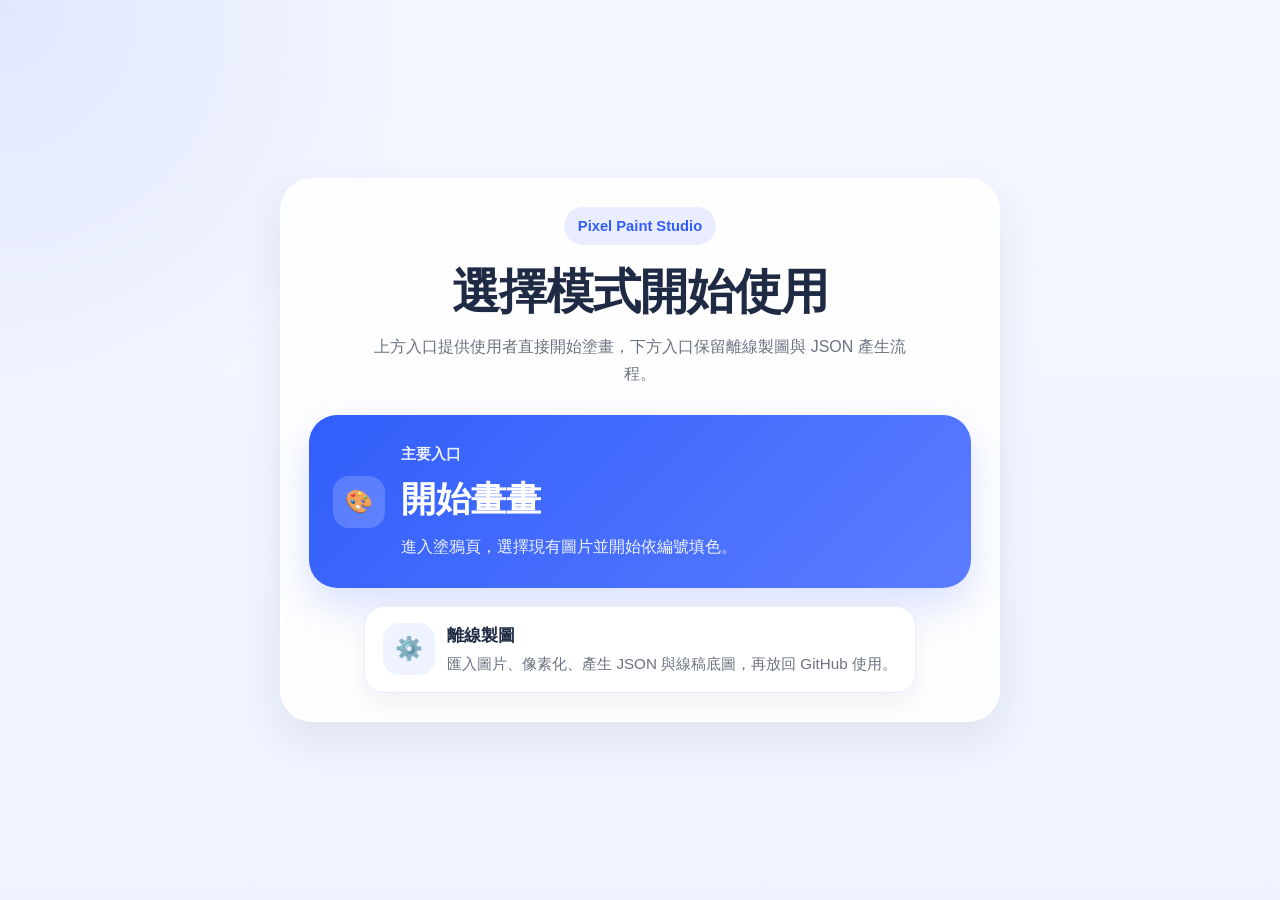
==== commit aed30a77: "重構" ====
--- a/index.html
+++ b/index.html
@@ -4,19 +4,222 @@
   <meta charset="UTF-8" />
   <meta name="viewport" content="width=device-width, initial-scale=1.0, viewport-fit=cover" />
   <title>Pixel Paint Studio</title>
-  <link rel="stylesheet" href="./assets/style.css" />
+  <link href="https://cdn.jsdelivr.net/npm/bootstrap@5.3.3/dist/css/bootstrap.min.css" rel="stylesheet">
+  <style>
+    :root {
+      --bg-1: #f4f7ff;
+      --bg-2: #eef3ff;
+      --text-main: #1f2a44;
+      --text-muted: #6b7280;
+      --line: rgba(49, 94, 251, 0.10);
+      --primary-shadow: 0 18px 40px rgba(49, 94, 251, 0.18);
+      --card-shadow: 0 16px 40px rgba(31, 42, 68, 0.08);
+    }
+
+    body {
+      min-height: 100vh;
+      margin: 0;
+      font-family: Arial, "Noto Sans TC", sans-serif;
+      color: var(--text-main);
+      background:
+        radial-gradient(circle at top left, rgba(49, 94, 251, 0.10), transparent 28%),
+        linear-gradient(180deg, var(--bg-1) 0%, var(--bg-2) 100%);
+    }
+
+    .entry-shell {
+      min-height: 100vh;
+      display: flex;
+      align-items: center;
+      justify-content: center;
+      padding: 24px;
+    }
+
+    .entry-panel {
+      width: min(100%, 720px);
+      background: rgba(255, 255, 255, 0.88);
+      backdrop-filter: blur(10px);
+      border: 1px solid rgba(255, 255, 255, 0.7);
+      border-radius: 32px;
+      box-shadow: var(--card-shadow);
+      padding: 28px;
+    }
+
+    .entry-badge {
+      display: inline-flex;
+      align-items: center;
+      gap: 8px;
+      border-radius: 999px;
+      padding: 8px 14px;
+      background: rgba(49, 94, 251, 0.10);
+      color: #315efb;
+      font-weight: 700;
+      font-size: 0.92rem;
+      margin-bottom: 18px;
+    }
+
+    .entry-title {
+      font-size: clamp(2rem, 4vw, 3rem);
+      font-weight: 800;
+      letter-spacing: -0.02em;
+      margin-bottom: 12px;
+    }
+
+    .entry-desc {
+      color: var(--text-muted);
+      font-size: 1rem;
+      line-height: 1.7;
+      max-width: 560px;
+      margin: 0 auto 28px;
+    }
+
+    .entry-main-link {
+      display: block;
+      text-decoration: none;
+      border-radius: 28px;
+      padding: 28px 24px;
+      color: #fff;
+      background: linear-gradient(135deg, #315efb 0%, #5b7cff 100%);
+      box-shadow: var(--primary-shadow);
+      transition: transform .18s ease, box-shadow .18s ease;
+    }
+
+    .entry-main-link:hover {
+      transform: translateY(-2px);
+      box-shadow: 0 22px 48px rgba(49, 94, 251, 0.24);
+      color: #fff;
+    }
+
+    .entry-main-label {
+      font-size: 0.92rem;
+      opacity: 0.9;
+      font-weight: 700;
+      margin-bottom: 8px;
+    }
+
+    .entry-main-title {
+      font-size: clamp(1.6rem, 3vw, 2.2rem);
+      font-weight: 800;
+      margin-bottom: 8px;
+    }
+
+    .entry-main-desc {
+      font-size: 1rem;
+      line-height: 1.6;
+      opacity: 0.92;
+      margin: 0;
+    }
+
+    .entry-sub-wrap {
+      margin-top: 18px;
+      display: flex;
+      justify-content: center;
+    }
+
+    .entry-sub-link {
+      display: inline-flex;
+      align-items: center;
+      gap: 12px;
+      text-decoration: none;
+      background: #fff;
+      color: var(--text-main);
+      border: 1px solid var(--line);
+      border-radius: 20px;
+      padding: 16px 18px;
+      min-width: min(100%, 420px);
+      box-shadow: 0 10px 24px rgba(31, 42, 68, 0.06);
+      transition: transform .18s ease, border-color .18s ease, box-shadow .18s ease;
+    }
+
+    .entry-sub-link:hover {
+      transform: translateY(-2px);
+      border-color: rgba(49, 94, 251, 0.28);
+      box-shadow: 0 14px 28px rgba(31, 42, 68, 0.08);
+      color: var(--text-main);
+    }
+
+    .entry-sub-icon,
+    .entry-main-icon {
+      flex: 0 0 auto;
+      width: 52px;
+      height: 52px;
+      display: inline-flex;
+      align-items: center;
+      justify-content: center;
+      border-radius: 16px;
+      font-size: 1.4rem;
+      font-weight: 800;
+    }
+
+    .entry-main-icon {
+      background: rgba(255,255,255,0.18);
+      color: #fff;
+    }
+
+    .entry-sub-icon {
+      background: rgba(49, 94, 251, 0.08);
+      color: #315efb;
+    }
+
+    .entry-sub-title {
+      font-weight: 800;
+      font-size: 1.06rem;
+      margin-bottom: 4px;
+    }
+
+    .entry-sub-desc {
+      color: var(--text-muted);
+      margin: 0;
+      line-height: 1.55;
+      font-size: 0.95rem;
+    }
+
+    @media (max-width: 576px) {
+      .entry-panel {
+        padding: 22px 18px;
+        border-radius: 24px;
+      }
+
+      .entry-main-link {
+        padding: 22px 18px;
+        border-radius: 22px;
+      }
+
+      .entry-sub-link {
+        min-width: 100%;
+      }
+    }
+  </style>
 </head>
 <body>
-  <div class="home-shell">
-    <div class="home-card">
-      <h1 class="home-brand">Pixel Paint Studio</h1>
-      <p class="home-desc">先選模式再進入功能頁。上方入口給使用者直接開始塗畫，下方入口保留離線製圖與 JSON 產生流程。</p>
-
-      <div class="home-actions">
-        <a class="btn primary menu-button" href="./paint.html">開始畫畫</a>
-        <a class="btn menu-button small" href="./offline.html">離線製圖</a>
+  <main class="entry-shell">
+    <section class="entry-panel text-center">
+      <div class="entry-badge">Pixel Paint Studio</div>
+      <h1 class="entry-title">選擇模式開始使用</h1>
+      <p class="entry-desc">
+        上方入口提供使用者直接開始塗畫，下方入口保留離線製圖與 JSON 產生流程。
+      </p>
+
+      <a class="entry-main-link" href="./paint.html">
+        <div class="d-flex align-items-center gap-3 text-start">
+          <div class="entry-main-icon">🎨</div>
+          <div>
+            <div class="entry-main-label">主要入口</div>
+            <div class="entry-main-title">開始畫畫</div>
+            <p class="entry-main-desc">進入塗鴉頁，選擇現有圖片並開始依編號填色。</p>
+          </div>
+        </div>
+      </a>
+
+      <div class="entry-sub-wrap">
+        <a class="entry-sub-link text-start" href="./offline.html">
+          <div class="entry-sub-icon">⚙️</div>
+          <div>
+            <div class="entry-sub-title">離線製圖</div>
+            <p class="entry-sub-desc">匯入圖片、像素化、產生 JSON 與線稿底圖，再放回 GitHub 使用。</p>
+          </div>
+        </a>
       </div>
-    </div>
-  </div>
+    </section>
+  </main>
 </body>
 </html>
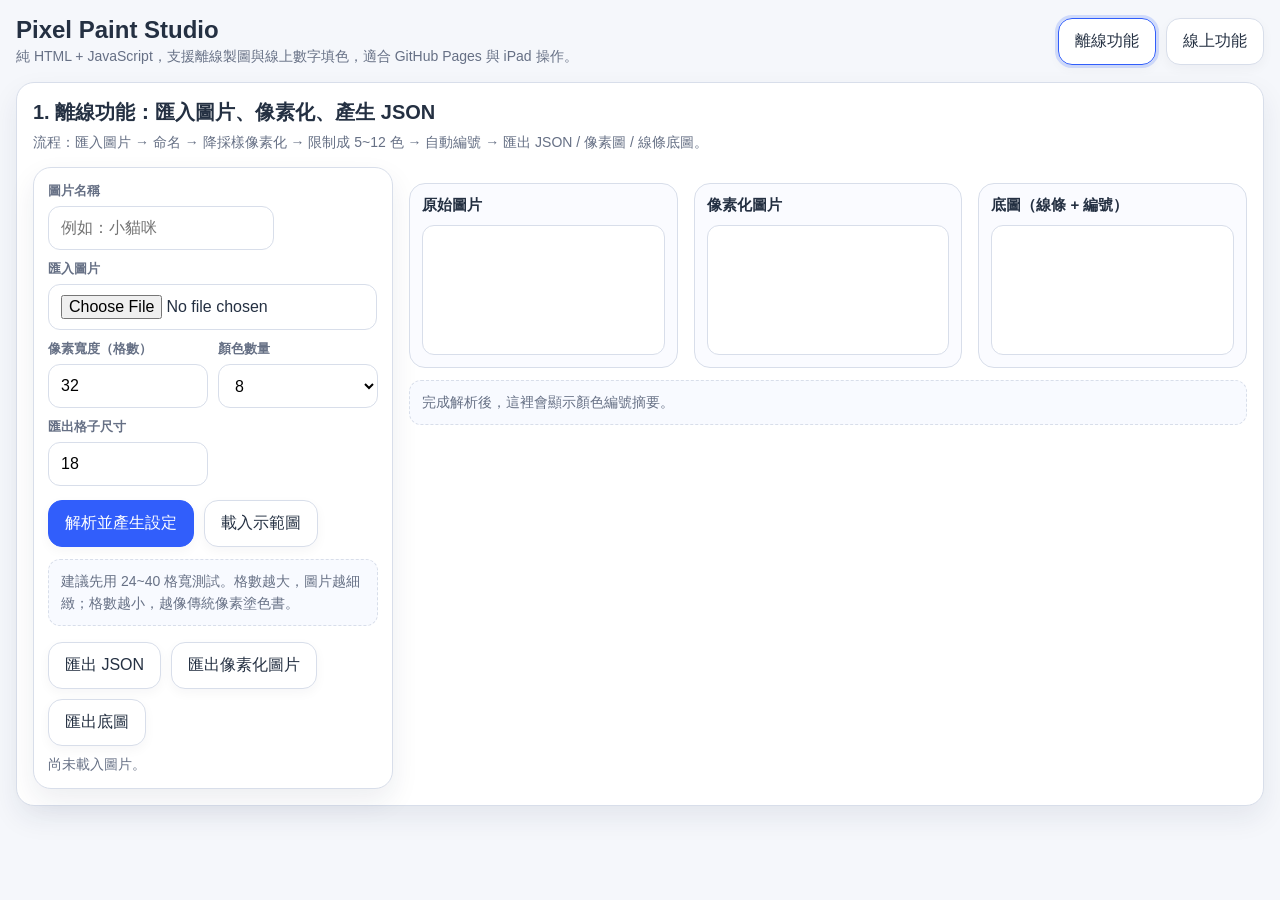
==== commit bb83175c: "重構-3" ====
--- a/index.html
+++ b/index.html
@@ -4,222 +4,1286 @@
   <meta charset="UTF-8" />
   <meta name="viewport" content="width=device-width, initial-scale=1.0, viewport-fit=cover" />
   <title>Pixel Paint Studio</title>
-  <link href="https://cdn.jsdelivr.net/npm/bootstrap@5.3.3/dist/css/bootstrap.min.css" rel="stylesheet">
   <style>
     :root {
-      --bg-1: #f4f7ff;
-      --bg-2: #eef3ff;
-      --text-main: #1f2a44;
-      --text-muted: #6b7280;
-      --line: rgba(49, 94, 251, 0.10);
-      --primary-shadow: 0 18px 40px rgba(49, 94, 251, 0.18);
-      --card-shadow: 0 16px 40px rgba(31, 42, 68, 0.08);
-    }
+      --bg: #f5f7fb;
+      --card: #ffffff;
+      --line: #d8deea;
+      --text: #243042;
+      --muted: #667085;
+      --primary: #315efb;
+      --danger: #dc3545;
+      --shadow: 0 12px 28px rgba(21, 37, 73, 0.08);
+      --radius: 18px;
+      --safe-bottom: env(safe-area-inset-bottom, 0px);
+    }
+
+    * { box-sizing: border-box; }
 
     body {
-      min-height: 100vh;
       margin: 0;
       font-family: Arial, "Noto Sans TC", sans-serif;
-      color: var(--text-main);
-      background:
-        radial-gradient(circle at top left, rgba(49, 94, 251, 0.10), transparent 28%),
-        linear-gradient(180deg, var(--bg-1) 0%, var(--bg-2) 100%);
-    }
-
-    .entry-shell {
-      min-height: 100vh;
+      background: var(--bg);
+      color: var(--text);
+    }
+
+    button, input, select, label {
+      font: inherit;
+    }
+
+    .app-shell {
+      max-width: 1280px;
+      margin: 0 auto;
+      padding: 16px 16px calc(16px + var(--safe-bottom));
+    }
+
+    .topbar {
       display: flex;
+      gap: 12px;
       align-items: center;
+      justify-content: space-between;
+      flex-wrap: wrap;
+      margin-bottom: 16px;
+    }
+
+    .brand {
+      font-size: 24px;
+      font-weight: 700;
+    }
+
+    .sub {
+      color: var(--muted);
+      font-size: 14px;
+      margin-top: 4px;
+    }
+
+    .nav-actions,
+    .inline-actions,
+    .toolbar,
+    .palette-actions,
+    .repo-form,
+    .offline-grid,
+    .export-list,
+    .play-topbar {
+      display: flex;
+      gap: 10px;
+      flex-wrap: wrap;
+      align-items: center;
+    }
+
+    .panel {
+      background: var(--card);
+      border: 1px solid var(--line);
+      border-radius: var(--radius);
+      box-shadow: var(--shadow);
+      padding: 16px;
+    }
+
+    .hidden { display: none !important; }
+
+    .btn {
+      border: 1px solid var(--line);
+      background: #fff;
+      color: var(--text);
+      padding: 12px 16px;
+      border-radius: 14px;
+      cursor: pointer;
+      min-height: 46px;
+      transition: transform .15s ease, box-shadow .15s ease;
+      box-shadow: 0 4px 12px rgba(10, 20, 40, 0.04);
+    }
+
+    .btn:hover { transform: translateY(-1px); }
+    .btn.primary {
+      background: var(--primary);
+      color: #fff;
+      border-color: var(--primary);
+    }
+    .btn.danger {
+      background: var(--danger);
+      color: #fff;
+      border-color: var(--danger);
+    }
+    .btn.active {
+      outline: 3px solid rgba(49, 94, 251, 0.18);
+      border-color: var(--primary);
+    }
+
+    .field {
+      display: flex;
+      flex-direction: column;
+      gap: 6px;
+      min-width: 160px;
+    }
+
+    .field label {
+      font-size: 13px;
+      color: var(--muted);
+      font-weight: 600;
+    }
+
+    .field input,
+    .field select {
+      min-height: 44px;
+      border: 1px solid var(--line);
+      border-radius: 12px;
+      padding: 10px 12px;
+      background: #fff;
+    }
+
+    .section-title {
+      font-size: 20px;
+      font-weight: 700;
+      margin-bottom: 6px;
+    }
+
+    .section-desc {
+      color: var(--muted);
+      font-size: 14px;
+      margin-bottom: 14px;
+      line-height: 1.5;
+    }
+
+    .offline-layout {
+      display: grid;
+      grid-template-columns: 360px 1fr;
+      gap: 16px;
+    }
+
+    .preview-grid {
+      display: grid;
+      grid-template-columns: repeat(3, minmax(0, 1fr));
+      gap: 16px;
+      margin-top: 16px;
+    }
+
+    .preview-box {
+      background: #fafbff;
+      border: 1px solid var(--line);
+      border-radius: 16px;
+      padding: 12px;
+    }
+
+    .preview-box h3 {
+      margin: 0 0 10px;
+      font-size: 15px;
+    }
+
+    .canvas-wrap {
+      overflow: auto;
+      border-radius: 12px;
+      background: #fff;
+      border: 1px solid var(--line);
+      padding: 8px;
+      max-height: 460px;
+    }
+
+    canvas {
+      image-rendering: pixelated;
+      image-rendering: crisp-edges;
+      display: block;
+      max-width: 100%;
+      background: #fff;
+    }
+
+    .export-list {
+      margin-top: 16px;
+    }
+
+    .gallery-top {
+      display: flex;
+      flex-wrap: wrap;
+      align-items: center;
+      justify-content: space-between;
+      gap: 14px;
+      margin-bottom: 16px;
+    }
+
+    .repo-form {
+      padding: 12px;
+      border: 1px solid var(--line);
+      border-radius: 16px;
+      background: #f9fbff;
+      margin-bottom: 16px;
+    }
+
+    .repo-form .field {
+      min-width: 140px;
+      flex: 1 1 160px;
+    }
+
+    .gallery-grid {
+      display: grid;
+      grid-template-columns: repeat(auto-fill, minmax(220px, 1fr));
+      gap: 16px;
+    }
+
+    .card {
+      border: 1px solid var(--line);
+      background: #fff;
+      border-radius: 18px;
+      padding: 12px;
+      box-shadow: var(--shadow);
+      cursor: pointer;
+    }
+
+    .card:hover { transform: translateY(-2px); }
+
+    .card canvas {
+      width: 100%;
+      height: auto;
+      border-radius: 12px;
+      border: 1px solid var(--line);
+      background: #fff;
+    }
+
+    .card-title {
+      font-size: 16px;
+      font-weight: 700;
+      margin-top: 10px;
+    }
+
+    .card-sub {
+      font-size: 13px;
+      color: var(--muted);
+      margin-top: 6px;
+    }
+
+    .play-area {
+      position: relative;
+      display: grid;
+      grid-template-columns: 1fr 92px;
+      gap: 16px;
+      min-height: 70vh;
+    }
+
+    .play-stage {
+      background: #eef3ff;
+      border: 1px solid var(--line);
+      border-radius: 20px;
+      padding: 12px;
+      overflow: auto;
+      position: relative;
+      touch-action: none;
+    }
+
+    .stage-inner {
+      min-height: 60vh;
+      display: flex;
       justify-content: center;
-      padding: 24px;
-    }
-
-    .entry-panel {
-      width: min(100%, 720px);
-      background: rgba(255, 255, 255, 0.88);
-      backdrop-filter: blur(10px);
-      border: 1px solid rgba(255, 255, 255, 0.7);
-      border-radius: 32px;
-      box-shadow: var(--card-shadow);
-      padding: 28px;
-    }
-
-    .entry-badge {
+      align-items: flex-start;
+      padding: 20px;
+    }
+
+    #playCanvas {
+      border: 1px solid var(--line);
+      background: #fff;
+      touch-action: none;
+      box-shadow: 0 10px 24px rgba(25, 42, 70, 0.08);
+    }
+
+    .zoom-controls {
+      display: flex;
+      flex-direction: column;
+      justify-content: center;
+      gap: 12px;
+      align-items: stretch;
+    }
+
+    .zoom-btn {
+      min-height: 56px;
+      font-size: 24px;
+      font-weight: bold;
+      border-radius: 18px;
+    }
+
+    .palette-bar {
+      position: sticky;
+      bottom: 0;
+      left: 0;
+      right: 0;
+      margin-top: 14px;
+      background: rgba(255,255,255,0.95);
+      border: 1px solid var(--line);
+      border-radius: 20px;
+      padding: 12px;
+      backdrop-filter: blur(6px);
+    }
+
+    .palette-scroll {
+      display: flex;
+      gap: 10px;
+      overflow-x: auto;
+      padding-bottom: 2px;
+    }
+
+    .swatch {
+      min-width: 86px;
+      border: 2px solid transparent;
+      border-radius: 16px;
+      padding: 8px;
+      background: #fff;
+      cursor: pointer;
+      text-align: center;
+      box-shadow: 0 4px 12px rgba(10, 20, 40, 0.06);
+    }
+
+    .swatch.active {
+      border-color: var(--primary);
+      outline: 3px solid rgba(49, 94, 251, 0.18);
+    }
+
+    .swatch-color {
+      height: 34px;
+      border-radius: 10px;
+      border: 1px solid rgba(0,0,0,0.08);
+      margin-bottom: 6px;
+    }
+
+    .swatch-no {
+      font-weight: 700;
+      font-size: 18px;
+    }
+
+    .swatch-name,
+    .muted {
+      color: var(--muted);
+      font-size: 13px;
+    }
+
+    .status-line {
+      margin-top: 10px;
+      font-size: 14px;
+      color: var(--muted);
+    }
+
+    .hint-box {
+      margin-top: 12px;
+      padding: 10px 12px;
+      background: #f8faff;
+      border: 1px dashed var(--line);
+      border-radius: 12px;
+      font-size: 14px;
+      line-height: 1.6;
+      color: var(--muted);
+    }
+
+    .pill {
       display: inline-flex;
       align-items: center;
-      gap: 8px;
+      gap: 6px;
+      border: 1px solid var(--line);
       border-radius: 999px;
-      padding: 8px 14px;
-      background: rgba(49, 94, 251, 0.10);
-      color: #315efb;
-      font-weight: 700;
-      font-size: 0.92rem;
-      margin-bottom: 18px;
-    }
-
-    .entry-title {
-      font-size: clamp(2rem, 4vw, 3rem);
-      font-weight: 800;
-      letter-spacing: -0.02em;
-      margin-bottom: 12px;
-    }
-
-    .entry-desc {
-      color: var(--text-muted);
-      font-size: 1rem;
-      line-height: 1.7;
-      max-width: 560px;
-      margin: 0 auto 28px;
-    }
-
-    .entry-main-link {
-      display: block;
-      text-decoration: none;
-      border-radius: 28px;
-      padding: 28px 24px;
-      color: #fff;
-      background: linear-gradient(135deg, #315efb 0%, #5b7cff 100%);
-      box-shadow: var(--primary-shadow);
-      transition: transform .18s ease, box-shadow .18s ease;
-    }
-
-    .entry-main-link:hover {
-      transform: translateY(-2px);
-      box-shadow: 0 22px 48px rgba(49, 94, 251, 0.24);
-      color: #fff;
-    }
-
-    .entry-main-label {
-      font-size: 0.92rem;
-      opacity: 0.9;
-      font-weight: 700;
-      margin-bottom: 8px;
-    }
-
-    .entry-main-title {
-      font-size: clamp(1.6rem, 3vw, 2.2rem);
-      font-weight: 800;
-      margin-bottom: 8px;
-    }
-
-    .entry-main-desc {
-      font-size: 1rem;
-      line-height: 1.6;
-      opacity: 0.92;
-      margin: 0;
-    }
-
-    .entry-sub-wrap {
-      margin-top: 18px;
-      display: flex;
-      justify-content: center;
-    }
-
-    .entry-sub-link {
-      display: inline-flex;
-      align-items: center;
-      gap: 12px;
-      text-decoration: none;
+      padding: 8px 12px;
       background: #fff;
-      color: var(--text-main);
-      border: 1px solid var(--line);
-      border-radius: 20px;
-      padding: 16px 18px;
-      min-width: min(100%, 420px);
-      box-shadow: 0 10px 24px rgba(31, 42, 68, 0.06);
-      transition: transform .18s ease, border-color .18s ease, box-shadow .18s ease;
-    }
-
-    .entry-sub-link:hover {
-      transform: translateY(-2px);
-      border-color: rgba(49, 94, 251, 0.28);
-      box-shadow: 0 14px 28px rgba(31, 42, 68, 0.08);
-      color: var(--text-main);
-    }
-
-    .entry-sub-icon,
-    .entry-main-icon {
-      flex: 0 0 auto;
-      width: 52px;
-      height: 52px;
-      display: inline-flex;
-      align-items: center;
-      justify-content: center;
-      border-radius: 16px;
-      font-size: 1.4rem;
-      font-weight: 800;
-    }
-
-    .entry-main-icon {
-      background: rgba(255,255,255,0.18);
-      color: #fff;
-    }
-
-    .entry-sub-icon {
-      background: rgba(49, 94, 251, 0.08);
-      color: #315efb;
-    }
-
-    .entry-sub-title {
-      font-weight: 800;
-      font-size: 1.06rem;
-      margin-bottom: 4px;
-    }
-
-    .entry-sub-desc {
-      color: var(--text-muted);
-      margin: 0;
-      line-height: 1.55;
-      font-size: 0.95rem;
-    }
-
-    @media (max-width: 576px) {
-      .entry-panel {
-        padding: 22px 18px;
-        border-radius: 24px;
-      }
-
-      .entry-main-link {
-        padding: 22px 18px;
-        border-radius: 22px;
-      }
-
-      .entry-sub-link {
-        min-width: 100%;
+    }
+
+    .empty {
+      padding: 36px 20px;
+      text-align: center;
+      color: var(--muted);
+      border: 1px dashed var(--line);
+      border-radius: 18px;
+      background: #fff;
+    }
+
+    @media (max-width: 980px) {
+      .offline-layout,
+      .play-area,
+      .preview-grid {
+        grid-template-columns: 1fr;
+      }
+
+      .zoom-controls {
+        flex-direction: row;
+        justify-content: center;
+      }
+
+      .stage-inner {
+        justify-content: flex-start;
       }
     }
   </style>
 </head>
 <body>
-  <main class="entry-shell">
-    <section class="entry-panel text-center">
-      <div class="entry-badge">Pixel Paint Studio</div>
-      <h1 class="entry-title">選擇模式開始使用</h1>
-      <p class="entry-desc">
-        上方入口提供使用者直接開始塗畫，下方入口保留離線製圖與 JSON 產生流程。
-      </p>
-
-      <a class="entry-main-link" href="./paint.html">
-        <div class="d-flex align-items-center gap-3 text-start">
-          <div class="entry-main-icon">🎨</div>
-          <div>
-            <div class="entry-main-label">主要入口</div>
-            <div class="entry-main-title">開始畫畫</div>
-            <p class="entry-main-desc">進入塗鴉頁，選擇現有圖片並開始依編號填色。</p>
-          </div>
+  <div class="app-shell">
+    <div class="topbar">
+      <div>
+        <div class="brand">Pixel Paint Studio</div>
+        <div class="sub">純 HTML + JavaScript，支援離線製圖與線上數字填色，適合 GitHub Pages 與 iPad 操作。</div>
+      </div>
+      <div class="nav-actions">
+        <button class="btn active" id="navOffline">離線功能</button>
+        <button class="btn" id="navOnline">線上功能</button>
+      </div>
+    </div>
+
+    <section id="offlineView" class="panel">
+      <div class="section-title">1. 離線功能：匯入圖片、像素化、產生 JSON</div>
+      <div class="section-desc">流程：匯入圖片 → 命名 → 降採樣像素化 → 限制成 5~12 色 → 自動編號 → 匯出 JSON / 像素圖 / 線條底圖。</div>
+
+      <div class="offline-layout">
+        <div class="panel" style="padding:14px;">
+          <div class="offline-grid">
+            <div class="field">
+              <label for="imageName">圖片名稱</label>
+              <input id="imageName" type="text" placeholder="例如：小貓咪" />
+            </div>
+            <div class="field">
+              <label for="imageFile">匯入圖片</label>
+              <input id="imageFile" type="file" accept="image/*" />
+            </div>
+            <div class="field">
+              <label for="gridWidth">像素寬度（格數）</label>
+              <input id="gridWidth" type="number" min="8" max="128" value="32" />
+            </div>
+            <div class="field">
+              <label for="paletteCount">顏色數量</label>
+              <select id="paletteCount">
+                <option>5</option><option>6</option><option>7</option><option selected>8</option>
+                <option>9</option><option>10</option><option>11</option><option>12</option>
+              </select>
+            </div>
+            <div class="field">
+              <label for="exportCellSize">匯出格子尺寸</label>
+              <input id="exportCellSize" type="number" min="8" max="40" value="18" />
+            </div>
+          </div>
+
+          <div class="inline-actions" style="margin-top: 14px;">
+            <button class="btn primary" id="generateBtn">解析並產生設定</button>
+            <button class="btn" id="loadDemoBtn">載入示範圖</button>
+          </div>
+
+          <div class="hint-box">
+            建議先用 24~40 格寬測試。格數越大，圖片越細緻；格數越小，越像傳統像素塗色書。
+          </div>
+
+          <div class="export-list">
+            <button class="btn" id="exportJsonBtn" disabled>匯出 JSON</button>
+            <button class="btn" id="exportPixelBtn" disabled>匯出像素化圖片</button>
+            <button class="btn" id="exportOutlineBtn" disabled>匯出底圖</button>
+          </div>
+
+          <div class="status-line" id="offlineStatus">尚未載入圖片。</div>
         </div>
-      </a>
-
-      <div class="entry-sub-wrap">
-        <a class="entry-sub-link text-start" href="./offline.html">
-          <div class="entry-sub-icon">⚙️</div>
-          <div>
-            <div class="entry-sub-title">離線製圖</div>
-            <p class="entry-sub-desc">匯入圖片、像素化、產生 JSON 與線稿底圖，再放回 GitHub 使用。</p>
-          </div>
-        </a>
+
+        <div>
+          <div class="preview-grid">
+            <div class="preview-box">
+              <h3>原始圖片</h3>
+              <div class="canvas-wrap"><canvas id="sourceCanvas"></canvas></div>
+            </div>
+            <div class="preview-box">
+              <h3>像素化圖片</h3>
+              <div class="canvas-wrap"><canvas id="pixelCanvas"></canvas></div>
+            </div>
+            <div class="preview-box">
+              <h3>底圖（線條 + 編號）</h3>
+              <div class="canvas-wrap"><canvas id="outlineCanvas"></canvas></div>
+            </div>
+          </div>
+          <div class="hint-box" id="palettePreviewBox">完成解析後，這裡會顯示顏色編號摘要。</div>
+        </div>
       </div>
     </section>
-  </main>
+
+    <section id="onlineView" class="hidden">
+      <div id="galleryView" class="panel">
+        <div class="gallery-top">
+          <div>
+            <div class="section-title">2. 線上功能：選擇圖片開始畫畫</div>
+            <div class="section-desc">系統會讀取 GitHub repo 內的 JSON 檔案，並自動顯示成卡片清單。</div>
+          </div>
+          <div class="inline-actions">
+            <button class="btn primary" id="loadGalleryBtn">重新載入圖片</button>
+          </div>
+        </div>
+
+        <div class="repo-form">
+          <div class="field">
+            <label for="repoOwner">GitHub Owner</label>
+            <input id="repoOwner" type="text" placeholder="例如 daisytzeng" />
+          </div>
+          <div class="field">
+            <label for="repoName">Repo 名稱</label>
+            <input id="repoName" type="text" placeholder="例如 pixel-paint" />
+          </div>
+          <div class="field">
+            <label for="repoBranch">Branch</label>
+            <input id="repoBranch" type="text" value="main" />
+          </div>
+          <div class="field">
+            <label for="repoPath">JSON 資料夾</label>
+            <input id="repoPath" type="text" value="data/json" />
+          </div>
+          <div class="field" style="min-width:120px; flex:0 0 120px; align-self:flex-end;">
+            <button class="btn" id="saveRepoBtn">儲存設定</button>
+          </div>
+        </div>
+
+        <div class="status-line" id="galleryStatus">尚未讀取圖片資料。</div>
+        <div id="galleryGrid" class="gallery-grid" style="margin-top:14px;"></div>
+      </div>
+
+      <div id="playView" class="panel hidden">
+        <div class="play-topbar" style="justify-content: space-between; margin-bottom: 14px;">
+          <div>
+            <div class="section-title" id="playTitle">開始繪圖</div>
+            <div class="section-desc" id="playSubtitle">請先從圖片選單選一張圖。</div>
+          </div>
+          <div class="toolbar">
+            <button class="btn danger" id="clearPaintBtn">清除重繪</button>
+            <button class="btn" id="backToGalleryBtn">返回圖片選單</button>
+            <button class="btn primary" id="exportPaintBtn">匯出繪圖結果</button>
+          </div>
+        </div>
+
+        <div class="play-area">
+          <div>
+            <div class="play-stage" id="playStage">
+              <div class="stage-inner">
+                <canvas id="playCanvas"></canvas>
+              </div>
+            </div>
+
+            <div class="palette-bar">
+              <div class="palette-actions" style="margin-bottom:10px; justify-content: space-between;">
+                <div class="pill">
+                  <input id="forceFillToggle" type="checkbox" />
+                  <label for="forceFillToggle">強制填色</label>
+                </div>
+                <div class="muted" id="selectedColorText">尚未選擇色塊</div>
+              </div>
+              <div class="palette-scroll" id="paletteBar"></div>
+            </div>
+          </div>
+
+          <div class="zoom-controls">
+            <button class="btn zoom-btn" id="zoomInBtn">＋</button>
+            <button class="btn zoom-btn" id="zoomOutBtn">－</button>
+          </div>
+        </div>
+      </div>
+    </section>
+  </div>
+
+  <script>
+    const state = {
+      sourceImage: null,
+      sourceName: '',
+      generated: null,
+      gallery: [],
+      currentArtwork: null,
+      paintedCells: [],
+      selectedPaletteIndex: null,
+      forceFill: false,
+      zoom: 24,
+      isPainting: false
+    };
+
+    const els = {
+      navOffline: document.getElementById('navOffline'),
+      navOnline: document.getElementById('navOnline'),
+      offlineView: document.getElementById('offlineView'),
+      onlineView: document.getElementById('onlineView'),
+      galleryView: document.getElementById('galleryView'),
+      playView: document.getElementById('playView'),
+      imageName: document.getElementById('imageName'),
+      imageFile: document.getElementById('imageFile'),
+      gridWidth: document.getElementById('gridWidth'),
+      paletteCount: document.getElementById('paletteCount'),
+      exportCellSize: document.getElementById('exportCellSize'),
+      generateBtn: document.getElementById('generateBtn'),
+      loadDemoBtn: document.getElementById('loadDemoBtn'),
+      exportJsonBtn: document.getElementById('exportJsonBtn'),
+      exportPixelBtn: document.getElementById('exportPixelBtn'),
+      exportOutlineBtn: document.getElementById('exportOutlineBtn'),
+      offlineStatus: document.getElementById('offlineStatus'),
+      palettePreviewBox: document.getElementById('palettePreviewBox'),
+      sourceCanvas: document.getElementById('sourceCanvas'),
+      pixelCanvas: document.getElementById('pixelCanvas'),
+      outlineCanvas: document.getElementById('outlineCanvas'),
+      repoOwner: document.getElementById('repoOwner'),
+      repoName: document.getElementById('repoName'),
+      repoBranch: document.getElementById('repoBranch'),
+      repoPath: document.getElementById('repoPath'),
+      saveRepoBtn: document.getElementById('saveRepoBtn'),
+      loadGalleryBtn: document.getElementById('loadGalleryBtn'),
+      galleryGrid: document.getElementById('galleryGrid'),
+      galleryStatus: document.getElementById('galleryStatus'),
+      playTitle: document.getElementById('playTitle'),
+      playSubtitle: document.getElementById('playSubtitle'),
+      clearPaintBtn: document.getElementById('clearPaintBtn'),
+      backToGalleryBtn: document.getElementById('backToGalleryBtn'),
+      exportPaintBtn: document.getElementById('exportPaintBtn'),
+      playCanvas: document.getElementById('playCanvas'),
+      playStage: document.getElementById('playStage'),
+      paletteBar: document.getElementById('paletteBar'),
+      forceFillToggle: document.getElementById('forceFillToggle'),
+      selectedColorText: document.getElementById('selectedColorText'),
+      zoomInBtn: document.getElementById('zoomInBtn'),
+      zoomOutBtn: document.getElementById('zoomOutBtn')
+    };
+
+    function showView(target) {
+      const isOffline = target === 'offline';
+      els.offlineView.classList.toggle('hidden', !isOffline);
+      els.onlineView.classList.toggle('hidden', isOffline);
+      els.navOffline.classList.toggle('active', isOffline);
+      els.navOnline.classList.toggle('active', !isOffline);
+    }
+
+    function showGallery() {
+      els.galleryView.classList.remove('hidden');
+      els.playView.classList.add('hidden');
+    }
+
+    function showPlay() {
+      els.galleryView.classList.add('hidden');
+      els.playView.classList.remove('hidden');
+    }
+
+    function clamp(value, min, max) {
+      return Math.max(min, Math.min(max, value));
+    }
+
+    function sanitizeFileName(name) {
+      return (name || 'untitled').trim().replace(/[\\/:*?"<>|]/g, '-');
+    }
+
+    function hexFromRgb(rgb) {
+      return '#' + rgb.map(v => v.toString(16).padStart(2, '0')).join('').toUpperCase();
+    }
+
+    function rgbFromHex(hex) {
+      const raw = hex.replace('#', '');
+      return [
+        parseInt(raw.slice(0, 2), 16),
+        parseInt(raw.slice(2, 4), 16),
+        parseInt(raw.slice(4, 6), 16)
+      ];
+    }
+
+    function distanceSq(a, b) {
+      return (a[0] - b[0]) ** 2 + (a[1] - b[1]) ** 2 + (a[2] - b[2]) ** 2;
+    }
+
+    function drawFittedImage(canvas, image) {
+      const maxW = 320;
+      const scale = Math.min(1, maxW / image.width);
+      canvas.width = Math.max(1, Math.round(image.width * scale));
+      canvas.height = Math.max(1, Math.round(image.height * scale));
+      const ctx = canvas.getContext('2d');
+      ctx.imageSmoothingEnabled = true;
+      ctx.clearRect(0, 0, canvas.width, canvas.height);
+      ctx.drawImage(image, 0, 0, canvas.width, canvas.height);
+    }
+
+    function createImageFromFile(file) {
+      return new Promise((resolve, reject) => {
+        const reader = new FileReader();
+        reader.onload = () => {
+          const img = new Image();
+          img.onload = () => resolve(img);
+          img.onerror = reject;
+          img.src = reader.result;
+        };
+        reader.onerror = reject;
+        reader.readAsDataURL(file);
+      });
+    }
+
+    function downsampleImage(image, targetWidth) {
+      const width = clamp(parseInt(targetWidth, 10) || 32, 8, 128);
+      const ratio = image.height / image.width;
+      const height = Math.max(1, Math.round(width * ratio));
+      const canvas = document.createElement('canvas');
+      canvas.width = width;
+      canvas.height = height;
+      const ctx = canvas.getContext('2d', { willReadFrequently: true });
+      ctx.imageSmoothingEnabled = true;
+      ctx.drawImage(image, 0, 0, width, height);
+      const imageData = ctx.getImageData(0, 0, width, height).data;
+      const pixels = [];
+      for (let i = 0; i < imageData.length; i += 4) {
+        const alpha = imageData[i + 3] / 255;
+        const rgb = alpha < 0.1
+          ? [255, 255, 255]
+          : [imageData[i], imageData[i + 1], imageData[i + 2]];
+        pixels.push(rgb);
+      }
+      return { width, height, pixels };
+    }
+
+    function kMeansQuantize(pixels, k) {
+      const safeK = clamp(parseInt(k, 10) || 8, 5, 12);
+      const unique = [...new Map(pixels.map(p => [p.join(','), p])).values()];
+      const centroids = [];
+      for (let i = 0; i < safeK; i++) {
+        centroids.push(unique[Math.floor((i * unique.length) / safeK)] || unique[0] || [255,255,255]);
+      }
+
+      let assignments = new Array(pixels.length).fill(0);
+      for (let round = 0; round < 10; round++) {
+        let moved = false;
+
+        for (let i = 0; i < pixels.length; i++) {
+          const pixel = pixels[i];
+          let bestIndex = 0;
+          let bestDistance = Infinity;
+          for (let c = 0; c < centroids.length; c++) {
+            const dist = distanceSq(pixel, centroids[c]);
+            if (dist < bestDistance) {
+              bestDistance = dist;
+              bestIndex = c;
+            }
+          }
+          if (assignments[i] !== bestIndex) moved = true;
+          assignments[i] = bestIndex;
+        }
+
+        const sums = Array.from({ length: centroids.length }, () => [0, 0, 0, 0]);
+        for (let i = 0; i < pixels.length; i++) {
+          const idx = assignments[i];
+          const bucket = sums[idx];
+          bucket[0] += pixels[i][0];
+          bucket[1] += pixels[i][1];
+          bucket[2] += pixels[i][2];
+          bucket[3] += 1;
+        }
+
+        for (let c = 0; c < centroids.length; c++) {
+          const bucket = sums[c];
+          if (bucket[3] > 0) {
+            centroids[c] = [
+              Math.round(bucket[0] / bucket[3]),
+              Math.round(bucket[1] / bucket[3]),
+              Math.round(bucket[2] / bucket[3])
+            ];
+          }
+        }
+
+        if (!moved) break;
+      }
+
+      const counts = centroids.map(() => 0);
+      assignments.forEach(i => counts[i]++);
+
+      const order = centroids
+        .map((rgb, oldIndex) => ({ rgb, oldIndex, count: counts[oldIndex] }))
+        .sort((a, b) => b.count - a.count);
+
+      const remap = new Map(order.map((item, newIndex) => [item.oldIndex, newIndex]));
+      const palette = order.map((item, idx) => ({
+        id: idx + 1,
+        hex: hexFromRgb(item.rgb),
+        rgb: item.rgb,
+        count: item.count
+      }));
+      const cells = assignments.map(index => remap.get(index));
+
+      return { palette, cells };
+    }
+
+    function buildGeneratedArtwork(name, image) {
+      const baseName = sanitizeFileName(name || image.dataset?.defaultName || 'untitled');
+      const width = clamp(parseInt(els.gridWidth.value, 10) || 32, 8, 128);
+      const paletteCount = clamp(parseInt(els.paletteCount.value, 10) || 8, 5, 12);
+      const exportCellSize = clamp(parseInt(els.exportCellSize.value, 10) || 18, 8, 40);
+      const downsampled = downsampleImage(image, width);
+      const quantized = kMeansQuantize(downsampled.pixels, paletteCount);
+
+      return {
+        version: 1,
+        name: baseName,
+        width: downsampled.width,
+        height: downsampled.height,
+        exportCellSize,
+        palette: quantized.palette,
+        cells: quantized.cells,
+        meta: {
+          createdAt: new Date().toISOString(),
+          sourceWidth: image.width,
+          sourceHeight: image.height
+        }
+      };
+    }
+
+    function renderPixelArt(canvas, artwork, options = {}) {
+      const {
+        showNumbers = false,
+        showGrid = true,
+        showColors = true,
+        cellSize = artwork.exportCellSize || 18,
+        paintedCells = null,
+        numberAlpha = 1,
+        whiteBackground = true
+      } = options;
+
+      canvas.width = artwork.width * cellSize;
+      canvas.height = artwork.height * cellSize;
+      const ctx = canvas.getContext('2d');
+      ctx.clearRect(0, 0, canvas.width, canvas.height);
+      ctx.imageSmoothingEnabled = false;
+
+      if (whiteBackground) {
+        ctx.fillStyle = '#FFFFFF';
+        ctx.fillRect(0, 0, canvas.width, canvas.height);
+      }
+
+      for (let y = 0; y < artwork.height; y++) {
+        for (let x = 0; x < artwork.width; x++) {
+          const idx = y * artwork.width + x;
+          const paletteIndex = artwork.cells[idx];
+          const paletteItem = artwork.palette[paletteIndex];
+          const fillColor = paintedCells
+            ? (paintedCells[idx] != null ? artwork.palette[paintedCells[idx]].hex : '#FFFFFF')
+            : (showColors ? paletteItem.hex : '#FFFFFF');
+
+          ctx.fillStyle = fillColor;
+          ctx.fillRect(x * cellSize, y * cellSize, cellSize, cellSize);
+
+          if (showGrid) {
+            ctx.strokeStyle = '#D7DEE8';
+            ctx.lineWidth = Math.max(1, Math.floor(cellSize / 18));
+            ctx.strokeRect(x * cellSize, y * cellSize, cellSize, cellSize);
+          }
+
+          if (showNumbers) {
+            ctx.save();
+            ctx.globalAlpha = numberAlpha;
+            ctx.fillStyle = '#243042';
+            ctx.font = `${Math.max(10, Math.floor(cellSize * 0.42))}px Arial`;
+            ctx.textAlign = 'center';
+            ctx.textBaseline = 'middle';
+            ctx.fillText(String(paletteItem.id), x * cellSize + cellSize / 2, y * cellSize + cellSize / 2 + 0.5);
+            ctx.restore();
+          }
+        }
+      }
+    }
+
+    function updateOfflinePreviews() {
+      if (!state.generated) return;
+      renderPixelArt(els.pixelCanvas, state.generated, {
+        showColors: true,
+        showGrid: false,
+        showNumbers: false,
+        cellSize: state.generated.exportCellSize
+      });
+      renderPixelArt(els.outlineCanvas, state.generated, {
+        showColors: false,
+        showGrid: true,
+        showNumbers: true,
+        cellSize: state.generated.exportCellSize,
+        numberAlpha: 0.9
+      });
+      renderPaletteSummary(state.generated.palette);
+    }
+
+    function renderPaletteSummary(palette) {
+      els.palettePreviewBox.innerHTML = palette.map(item => `
+        <span class="pill" style="margin: 0 8px 8px 0; display:inline-flex;">
+          <span style="width:18px; height:18px; border-radius:999px; background:${item.hex}; border:1px solid rgba(0,0,0,.08);"></span>
+          <strong>${item.id}</strong>
+          <span class="muted">${item.hex}</span>
+        </span>
+      `).join('');
+    }
+
+    function setGeneratedReady(ready) {
+      els.exportJsonBtn.disabled = !ready;
+      els.exportPixelBtn.disabled = !ready;
+      els.exportOutlineBtn.disabled = !ready;
+    }
+
+    function downloadBlob(blob, fileName) {
+      const a = document.createElement('a');
+      a.href = URL.createObjectURL(blob);
+      a.download = fileName;
+      a.click();
+      setTimeout(() => URL.revokeObjectURL(a.href), 1000);
+    }
+
+    function downloadCanvas(canvas, fileName) {
+      canvas.toBlob(blob => downloadBlob(blob, fileName));
+    }
+
+    async function generateArtworkFromCurrentImage() {
+      if (!state.sourceImage) {
+        els.offlineStatus.textContent = '請先匯入圖片。';
+        return;
+      }
+      const name = els.imageName.value.trim() || state.sourceName || 'untitled';
+      state.generated = buildGeneratedArtwork(name, state.sourceImage);
+      updateOfflinePreviews();
+      setGeneratedReady(true);
+      els.offlineStatus.textContent = `已完成：${state.generated.name}，尺寸 ${state.generated.width} × ${state.generated.height}，共 ${state.generated.palette.length} 色。`;
+    }
+
+    async function loadDemoImage() {
+      const demoCanvas = document.createElement('canvas');
+      demoCanvas.width = 128;
+      demoCanvas.height = 128;
+      const ctx = demoCanvas.getContext('2d');
+      ctx.fillStyle = '#FFF6E9';
+      ctx.fillRect(0, 0, 128, 128);
+      ctx.fillStyle = '#F6B73C';
+      ctx.fillRect(24, 24, 80, 80);
+      ctx.fillStyle = '#D97A00';
+      ctx.fillRect(40, 40, 16, 16);
+      ctx.fillRect(72, 40, 16, 16);
+      ctx.fillStyle = '#FFFFFF';
+      ctx.fillRect(40, 72, 48, 12);
+      ctx.fillStyle = '#F25F5C';
+      ctx.fillRect(48, 88, 32, 10);
+      const img = new Image();
+      img.onload = async () => {
+        state.sourceImage = img;
+        state.sourceName = 'demo-smile';
+        els.imageName.value = 'demo-smile';
+        drawFittedImage(els.sourceCanvas, img);
+        await generateArtworkFromCurrentImage();
+      };
+      img.src = demoCanvas.toDataURL('image/png');
+    }
+
+    function saveRepoConfig() {
+      const config = {
+        owner: els.repoOwner.value.trim(),
+        repo: els.repoName.value.trim(),
+        branch: els.repoBranch.value.trim() || 'main',
+        path: els.repoPath.value.trim() || 'data/json'
+      };
+      localStorage.setItem('pixel-paint-repo-config', JSON.stringify(config));
+      els.galleryStatus.textContent = 'GitHub 設定已儲存。';
+      return config;
+    }
+
+    function inferGitHubPagesConfig() {
+      const host = window.location.hostname;
+      const parts = window.location.pathname.split('/').filter(Boolean);
+      if (host.endsWith('.github.io')) {
+        const owner = host.replace('.github.io', '');
+        const repo = parts[0] || '';
+        return { owner, repo, branch: 'main', path: 'data/json' };
+      }
+      return { owner: '', repo: '', branch: 'main', path: 'data/json' };
+    }
+
+    function loadRepoConfigToForm() {
+      const stored = JSON.parse(localStorage.getItem('pixel-paint-repo-config') || 'null');
+      const inferred = inferGitHubPagesConfig();
+      const config = stored || inferred;
+      els.repoOwner.value = config.owner || '';
+      els.repoName.value = config.repo || '';
+      els.repoBranch.value = config.branch || 'main';
+      els.repoPath.value = config.path || 'data/json';
+    }
+
+    async function fetchJsonListFromGitHub(config) {
+      const apiUrl = `https://api.github.com/repos/${encodeURIComponent(config.owner)}/${encodeURIComponent(config.repo)}/contents/${config.path}?ref=${encodeURIComponent(config.branch)}`;
+      const res = await fetch(apiUrl);
+      if (!res.ok) {
+        throw new Error(`GitHub 讀取失敗：${res.status}`);
+      }
+      const items = await res.json();
+      return items.filter(item => item.type === 'file' && item.name.toLowerCase().endsWith('.json'));
+    }
+
+    async function fetchJsonListFromManifest() {
+      const res = await fetch('./data/manifest.json');
+      if (!res.ok) {
+        throw new Error('找不到本地 manifest.json。');
+      }
+      const manifest = await res.json();
+      return (manifest.files || []).map(path => ({
+        name: path.split('/').pop(),
+        download_url: path,
+        type: 'file'
+      }));
+    }
+
+    async function loadGallery() {
+      els.galleryGrid.innerHTML = '';
+      els.galleryStatus.textContent = '讀取中…';
+      try {
+        const config = saveRepoConfig();
+        let files = [];
+        let sourceText = '';
+
+        if (config.owner && config.repo) {
+          files = await fetchJsonListFromGitHub(config);
+          sourceText = 'GitHub';
+        } else {
+          files = await fetchJsonListFromManifest();
+          sourceText = '本地 manifest';
+        }
+
+        if (!files.length) {
+          els.galleryStatus.textContent = '目前找不到任何 JSON 圖片設定檔。';
+          els.galleryGrid.innerHTML = '<div class="empty">請把 JSON 上傳到指定資料夾後再重新載入。</div>';
+          return;
+        }
+
+        const artworks = [];
+        for (const file of files) {
+          try {
+            const res = await fetch(file.download_url);
+            const json = await res.json();
+            json.__fileName = file.name;
+            json.__downloadUrl = file.download_url;
+            artworks.push(json);
+          } catch (err) {
+            console.error('讀取 JSON 失敗', file.name, err);
+          }
+        }
+        state.gallery = artworks;
+        renderGallery();
+        els.galleryStatus.textContent = `已載入 ${artworks.length} 張圖片（來源：${sourceText}）。`;
+      } catch (error) {
+        els.galleryStatus.textContent = error.message;
+        els.galleryGrid.innerHTML = `<div class="empty">${error.message}</div>`;
+      }
+    }
+
+    function renderGallery() {
+      if (!state.gallery.length) {
+        els.galleryGrid.innerHTML = '<div class="empty">目前沒有圖片可顯示。</div>';
+        return;
+      }
+      els.galleryGrid.innerHTML = '';
+      state.gallery.forEach(artwork => {
+        const card = document.createElement('div');
+        card.className = 'card';
+        const previewCanvas = document.createElement('canvas');
+        const cellSize = Math.max(6, Math.floor(160 / Math.max(artwork.width, artwork.height)));
+        renderPixelArt(previewCanvas, artwork, {
+          showColors: true,
+          showGrid: false,
+          showNumbers: false,
+          cellSize
+        });
+        const title = document.createElement('div');
+        title.className = 'card-title';
+        title.textContent = artwork.name || artwork.__fileName || '未命名圖片';
+        const sub = document.createElement('div');
+        sub.className = 'card-sub';
+        sub.textContent = `${artwork.width} × ${artwork.height} ｜ ${artwork.palette.length} 色`;
+        card.appendChild(previewCanvas);
+        card.appendChild(title);
+        card.appendChild(sub);
+        card.addEventListener('click', () => startPainting(artwork));
+        els.galleryGrid.appendChild(card);
+      });
+    }
+
+    function progressKey(artwork) {
+      return `pixel-paint-progress:${artwork.name}`;
+    }
+
+    function startPainting(artwork) {
+      state.currentArtwork = artwork;
+      state.zoom = clamp(artwork.exportCellSize || 18, 16, 40);
+      state.selectedPaletteIndex = 0;
+      state.forceFill = false;
+      els.forceFillToggle.checked = false;
+
+      const stored = localStorage.getItem(progressKey(artwork));
+      state.paintedCells = stored
+        ? JSON.parse(stored)
+        : new Array(artwork.cells.length).fill(null);
+
+      els.playTitle.textContent = artwork.name || '未命名圖片';
+      els.playSubtitle.textContent = `請先從下方選擇色塊，再點擊底圖上的對應編號。相同編號才會填色，除非已勾選「強制填色」。`;
+      renderPaletteBar(artwork);
+      updateSelectedColorText();
+      renderPlayCanvas();
+      showPlay();
+    }
+
+    function renderPaletteBar(artwork) {
+      els.paletteBar.innerHTML = '';
+      artwork.palette.forEach((item, index) => {
+        const swatch = document.createElement('button');
+        swatch.className = 'swatch' + (state.selectedPaletteIndex === index ? ' active' : '');
+        swatch.innerHTML = `
+          <div class="swatch-color" style="background:${item.hex};"></div>
+          <div class="swatch-no">${item.id}</div>
+          <div class="swatch-name">${item.hex}</div>
+        `;
+        swatch.addEventListener('click', () => {
+          state.selectedPaletteIndex = index;
+          renderPaletteBar(artwork);
+          updateSelectedColorText();
+        });
+        els.paletteBar.appendChild(swatch);
+      });
+    }
+
+    function updateSelectedColorText() {
+      if (!state.currentArtwork || state.selectedPaletteIndex == null) {
+        els.selectedColorText.textContent = '尚未選擇色塊';
+        return;
+      }
+      const item = state.currentArtwork.palette[state.selectedPaletteIndex];
+      els.selectedColorText.textContent = `目前顏色：編號 ${item.id} / ${item.hex}`;
+    }
+
+    function renderPlayCanvas() {
+      if (!state.currentArtwork) return;
+      renderPixelArt(els.playCanvas, state.currentArtwork, {
+        showColors: false,
+        showGrid: true,
+        showNumbers: true,
+        paintedCells: state.paintedCells,
+        cellSize: state.zoom,
+        numberAlpha: 0.92
+      });
+    }
+
+    function savePaintingProgress() {
+      if (!state.currentArtwork) return;
+      localStorage.setItem(progressKey(state.currentArtwork), JSON.stringify(state.paintedCells));
+    }
+
+    function paintAtEvent(event) {
+      if (!state.currentArtwork || state.selectedPaletteIndex == null) return;
+      const rect = els.playCanvas.getBoundingClientRect();
+      const x = event.clientX - rect.left;
+      const y = event.clientY - rect.top;
+      const cellX = Math.floor(x / state.zoom);
+      const cellY = Math.floor(y / state.zoom);
+      if (cellX < 0 || cellY < 0 || cellX >= state.currentArtwork.width || cellY >= state.currentArtwork.height) return;
+
+      const idx = cellY * state.currentArtwork.width + cellX;
+      const expected = state.currentArtwork.cells[idx];
+      const canPaint = state.forceFill || expected === state.selectedPaletteIndex;
+      if (!canPaint) return;
+
+      if (state.paintedCells[idx] !== state.selectedPaletteIndex) {
+        state.paintedCells[idx] = state.selectedPaletteIndex;
+        renderPlayCanvas();
+        savePaintingProgress();
+      }
+    }
+
+    function clearPainting() {
+      if (!state.currentArtwork) return;
+      state.paintedCells = new Array(state.currentArtwork.cells.length).fill(null);
+      localStorage.removeItem(progressKey(state.currentArtwork));
+      renderPlayCanvas();
+    }
+
+    function exportPainting() {
+      if (!state.currentArtwork) return;
+      const exportCanvas = document.createElement('canvas');
+      renderPixelArt(exportCanvas, state.currentArtwork, {
+        showColors: false,
+        showGrid: true,
+        showNumbers: false,
+        paintedCells: state.paintedCells,
+        cellSize: state.currentArtwork.exportCellSize || 18
+      });
+      downloadCanvas(exportCanvas, `${sanitizeFileName(state.currentArtwork.name)}-painted.png`);
+    }
+
+    function bindPlayCanvasEvents() {
+      const stopPaint = () => { state.isPainting = false; };
+      els.playCanvas.addEventListener('pointerdown', event => {
+        state.isPainting = true;
+        paintAtEvent(event);
+      });
+      els.playCanvas.addEventListener('pointermove', event => {
+        if (state.isPainting) paintAtEvent(event);
+      });
+      window.addEventListener('pointerup', stopPaint);
+      window.addEventListener('pointercancel', stopPaint);
+    }
+
+    function attachEvents() {
+      els.navOffline.addEventListener('click', () => showView('offline'));
+      els.navOnline.addEventListener('click', () => showView('online'));
+
+      els.imageFile.addEventListener('change', async e => {
+        const file = e.target.files?.[0];
+        if (!file) return;
+        try {
+          const img = await createImageFromFile(file);
+          state.sourceImage = img;
+          state.sourceName = file.name.replace(/\.[^.]+$/, '');
+          els.imageName.value = els.imageName.value.trim() || state.sourceName;
+          drawFittedImage(els.sourceCanvas, img);
+          els.offlineStatus.textContent = `已載入圖片：${file.name}`;
+        } catch (error) {
+          els.offlineStatus.textContent = '圖片讀取失敗。';
+        }
+      });
+
+      els.generateBtn.addEventListener('click', generateArtworkFromCurrentImage);
+      els.loadDemoBtn.addEventListener('click', loadDemoImage);
+
+      els.exportJsonBtn.addEventListener('click', () => {
+        if (!state.generated) return;
+        const blob = new Blob([JSON.stringify(state.generated, null, 2)], { type: 'application/json' });
+        downloadBlob(blob, `${sanitizeFileName(state.generated.name)}.json`);
+      });
+
+      els.exportPixelBtn.addEventListener('click', () => {
+        if (!state.generated) return;
+        const exportCanvas = document.createElement('canvas');
+        renderPixelArt(exportCanvas, state.generated, {
+          showColors: true,
+          showGrid: false,
+          showNumbers: false,
+          cellSize: state.generated.exportCellSize
+        });
+        downloadCanvas(exportCanvas, `${sanitizeFileName(state.generated.name)}-pixel.png`);
+      });
+
+      els.exportOutlineBtn.addEventListener('click', () => {
+        if (!state.generated) return;
+        const exportCanvas = document.createElement('canvas');
+        renderPixelArt(exportCanvas, state.generated, {
+          showColors: false,
+          showGrid: true,
+          showNumbers: true,
+          cellSize: state.generated.exportCellSize
+        });
+        downloadCanvas(exportCanvas, `${sanitizeFileName(state.generated.name)}-outline.png`);
+      });
+
+      els.saveRepoBtn.addEventListener('click', saveRepoConfig);
+      els.loadGalleryBtn.addEventListener('click', loadGallery);
+      els.backToGalleryBtn.addEventListener('click', showGallery);
+      els.clearPaintBtn.addEventListener('click', clearPainting);
+      els.exportPaintBtn.addEventListener('click', exportPainting);
+      els.forceFillToggle.addEventListener('change', e => {
+        state.forceFill = !!e.target.checked;
+      });
+      els.zoomInBtn.addEventListener('click', () => {
+        state.zoom = clamp(state.zoom + 4, 8, 64);
+        renderPlayCanvas();
+      });
+      els.zoomOutBtn.addEventListener('click', () => {
+        state.zoom = clamp(state.zoom - 4, 8, 64);
+        renderPlayCanvas();
+      });
+
+      bindPlayCanvasEvents();
+    }
+
+    function bootstrap() {
+      loadRepoConfigToForm();
+      attachEvents();
+      setGeneratedReady(false);
+      showView('offline');
+      showGallery();
+      loadGallery().catch(console.error);
+    }
+
+    bootstrap();
+  </script>
 </body>
 </html>
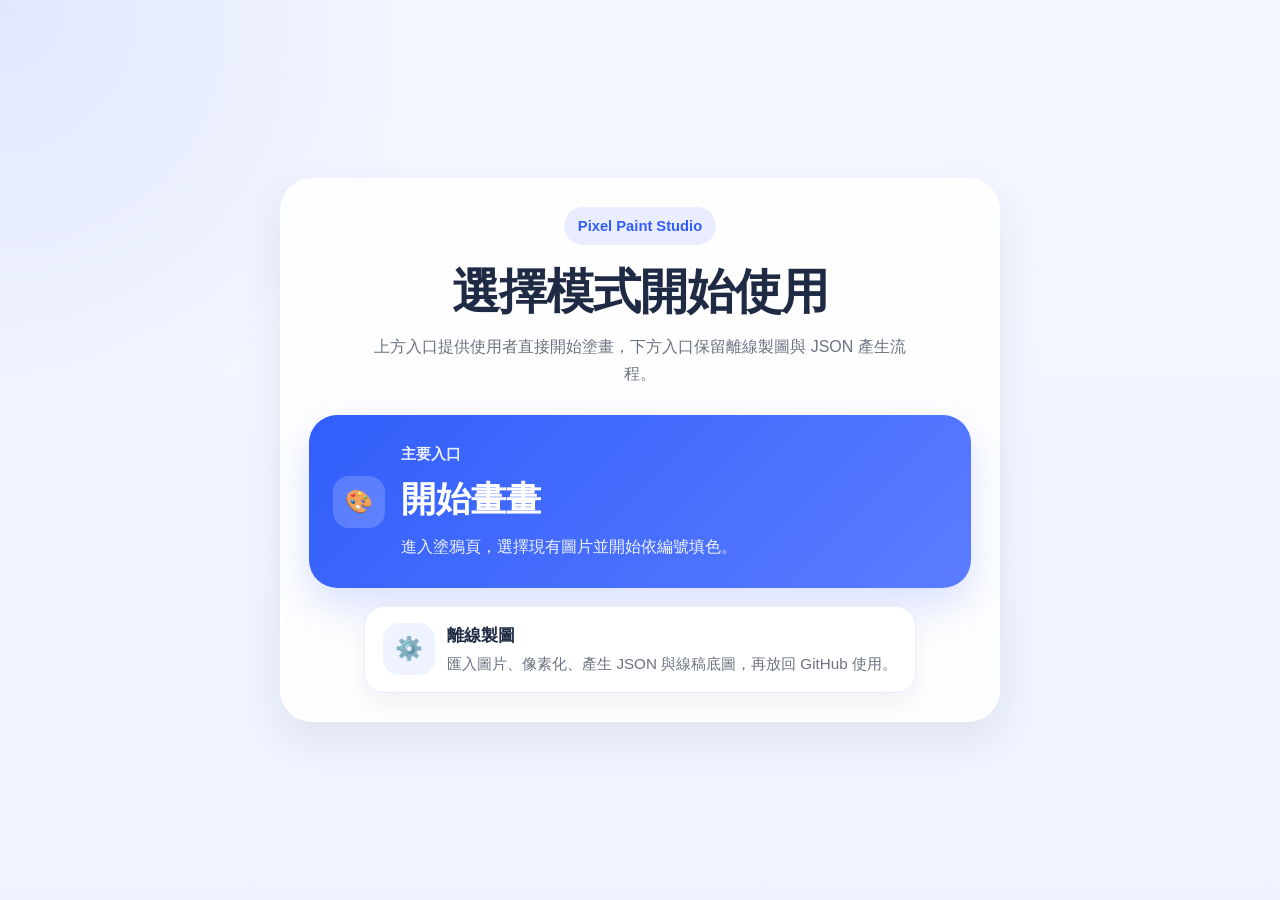
==== commit 43df0857: "重構-5" ====
--- a/index.html
+++ b/index.html
@@ -4,1286 +4,222 @@
   <meta charset="UTF-8" />
   <meta name="viewport" content="width=device-width, initial-scale=1.0, viewport-fit=cover" />
   <title>Pixel Paint Studio</title>
+  <link href="https://cdn.jsdelivr.net/npm/bootstrap@5.3.3/dist/css/bootstrap.min.css" rel="stylesheet">
   <style>
     :root {
-      --bg: #f5f7fb;
-      --card: #ffffff;
-      --line: #d8deea;
-      --text: #243042;
-      --muted: #667085;
-      --primary: #315efb;
-      --danger: #dc3545;
-      --shadow: 0 12px 28px rgba(21, 37, 73, 0.08);
-      --radius: 18px;
-      --safe-bottom: env(safe-area-inset-bottom, 0px);
-    }
-
-    * { box-sizing: border-box; }
+      --bg-1: #f4f7ff;
+      --bg-2: #eef3ff;
+      --text-main: #1f2a44;
+      --text-muted: #6b7280;
+      --line: rgba(49, 94, 251, 0.10);
+      --primary-shadow: 0 18px 40px rgba(49, 94, 251, 0.18);
+      --card-shadow: 0 16px 40px rgba(31, 42, 68, 0.08);
+    }
 
     body {
+      min-height: 100vh;
       margin: 0;
       font-family: Arial, "Noto Sans TC", sans-serif;
-      background: var(--bg);
-      color: var(--text);
-    }
-
-    button, input, select, label {
-      font: inherit;
-    }
-
-    .app-shell {
-      max-width: 1280px;
-      margin: 0 auto;
-      padding: 16px 16px calc(16px + var(--safe-bottom));
-    }
-
-    .topbar {
+      color: var(--text-main);
+      background:
+        radial-gradient(circle at top left, rgba(49, 94, 251, 0.10), transparent 28%),
+        linear-gradient(180deg, var(--bg-1) 0%, var(--bg-2) 100%);
+    }
+
+    .entry-shell {
+      min-height: 100vh;
       display: flex;
+      align-items: center;
+      justify-content: center;
+      padding: 24px;
+    }
+
+    .entry-panel {
+      width: min(100%, 720px);
+      background: rgba(255, 255, 255, 0.88);
+      backdrop-filter: blur(10px);
+      border: 1px solid rgba(255, 255, 255, 0.7);
+      border-radius: 32px;
+      box-shadow: var(--card-shadow);
+      padding: 28px;
+    }
+
+    .entry-badge {
+      display: inline-flex;
+      align-items: center;
+      gap: 8px;
+      border-radius: 999px;
+      padding: 8px 14px;
+      background: rgba(49, 94, 251, 0.10);
+      color: #315efb;
+      font-weight: 700;
+      font-size: 0.92rem;
+      margin-bottom: 18px;
+    }
+
+    .entry-title {
+      font-size: clamp(2rem, 4vw, 3rem);
+      font-weight: 800;
+      letter-spacing: -0.02em;
+      margin-bottom: 12px;
+    }
+
+    .entry-desc {
+      color: var(--text-muted);
+      font-size: 1rem;
+      line-height: 1.7;
+      max-width: 560px;
+      margin: 0 auto 28px;
+    }
+
+    .entry-main-link {
+      display: block;
+      text-decoration: none;
+      border-radius: 28px;
+      padding: 28px 24px;
+      color: #fff;
+      background: linear-gradient(135deg, #315efb 0%, #5b7cff 100%);
+      box-shadow: var(--primary-shadow);
+      transition: transform .18s ease, box-shadow .18s ease;
+    }
+
+    .entry-main-link:hover {
+      transform: translateY(-2px);
+      box-shadow: 0 22px 48px rgba(49, 94, 251, 0.24);
+      color: #fff;
+    }
+
+    .entry-main-label {
+      font-size: 0.92rem;
+      opacity: 0.9;
+      font-weight: 700;
+      margin-bottom: 8px;
+    }
+
+    .entry-main-title {
+      font-size: clamp(1.6rem, 3vw, 2.2rem);
+      font-weight: 800;
+      margin-bottom: 8px;
+    }
+
+    .entry-main-desc {
+      font-size: 1rem;
+      line-height: 1.6;
+      opacity: 0.92;
+      margin: 0;
+    }
+
+    .entry-sub-wrap {
+      margin-top: 18px;
+      display: flex;
+      justify-content: center;
+    }
+
+    .entry-sub-link {
+      display: inline-flex;
+      align-items: center;
       gap: 12px;
-      align-items: center;
-      justify-content: space-between;
-      flex-wrap: wrap;
-      margin-bottom: 16px;
-    }
-
-    .brand {
-      font-size: 24px;
-      font-weight: 700;
-    }
-
-    .sub {
-      color: var(--muted);
-      font-size: 14px;
-      margin-top: 4px;
-    }
-
-    .nav-actions,
-    .inline-actions,
-    .toolbar,
-    .palette-actions,
-    .repo-form,
-    .offline-grid,
-    .export-list,
-    .play-topbar {
-      display: flex;
-      gap: 10px;
-      flex-wrap: wrap;
-      align-items: center;
-    }
-
-    .panel {
-      background: var(--card);
-      border: 1px solid var(--line);
-      border-radius: var(--radius);
-      box-shadow: var(--shadow);
-      padding: 16px;
-    }
-
-    .hidden { display: none !important; }
-
-    .btn {
-      border: 1px solid var(--line);
+      text-decoration: none;
       background: #fff;
-      color: var(--text);
-      padding: 12px 16px;
-      border-radius: 14px;
-      cursor: pointer;
-      min-height: 46px;
-      transition: transform .15s ease, box-shadow .15s ease;
-      box-shadow: 0 4px 12px rgba(10, 20, 40, 0.04);
-    }
-
-    .btn:hover { transform: translateY(-1px); }
-    .btn.primary {
-      background: var(--primary);
-      color: #fff;
-      border-color: var(--primary);
-    }
-    .btn.danger {
-      background: var(--danger);
-      color: #fff;
-      border-color: var(--danger);
-    }
-    .btn.active {
-      outline: 3px solid rgba(49, 94, 251, 0.18);
-      border-color: var(--primary);
-    }
-
-    .field {
-      display: flex;
-      flex-direction: column;
-      gap: 6px;
-      min-width: 160px;
-    }
-
-    .field label {
-      font-size: 13px;
-      color: var(--muted);
-      font-weight: 600;
-    }
-
-    .field input,
-    .field select {
-      min-height: 44px;
-      border: 1px solid var(--line);
-      border-radius: 12px;
-      padding: 10px 12px;
-      background: #fff;
-    }
-
-    .section-title {
-      font-size: 20px;
-      font-weight: 700;
-      margin-bottom: 6px;
-    }
-
-    .section-desc {
-      color: var(--muted);
-      font-size: 14px;
-      margin-bottom: 14px;
-      line-height: 1.5;
-    }
-
-    .offline-layout {
-      display: grid;
-      grid-template-columns: 360px 1fr;
-      gap: 16px;
-    }
-
-    .preview-grid {
-      display: grid;
-      grid-template-columns: repeat(3, minmax(0, 1fr));
-      gap: 16px;
-      margin-top: 16px;
-    }
-
-    .preview-box {
-      background: #fafbff;
-      border: 1px solid var(--line);
-      border-radius: 16px;
-      padding: 12px;
-    }
-
-    .preview-box h3 {
-      margin: 0 0 10px;
-      font-size: 15px;
-    }
-
-    .canvas-wrap {
-      overflow: auto;
-      border-radius: 12px;
-      background: #fff;
-      border: 1px solid var(--line);
-      padding: 8px;
-      max-height: 460px;
-    }
-
-    canvas {
-      image-rendering: pixelated;
-      image-rendering: crisp-edges;
-      display: block;
-      max-width: 100%;
-      background: #fff;
-    }
-
-    .export-list {
-      margin-top: 16px;
-    }
-
-    .gallery-top {
-      display: flex;
-      flex-wrap: wrap;
-      align-items: center;
-      justify-content: space-between;
-      gap: 14px;
-      margin-bottom: 16px;
-    }
-
-    .repo-form {
-      padding: 12px;
-      border: 1px solid var(--line);
-      border-radius: 16px;
-      background: #f9fbff;
-      margin-bottom: 16px;
-    }
-
-    .repo-form .field {
-      min-width: 140px;
-      flex: 1 1 160px;
-    }
-
-    .gallery-grid {
-      display: grid;
-      grid-template-columns: repeat(auto-fill, minmax(220px, 1fr));
-      gap: 16px;
-    }
-
-    .card {
-      border: 1px solid var(--line);
-      background: #fff;
-      border-radius: 18px;
-      padding: 12px;
-      box-shadow: var(--shadow);
-      cursor: pointer;
-    }
-
-    .card:hover { transform: translateY(-2px); }
-
-    .card canvas {
-      width: 100%;
-      height: auto;
-      border-radius: 12px;
-      border: 1px solid var(--line);
-      background: #fff;
-    }
-
-    .card-title {
-      font-size: 16px;
-      font-weight: 700;
-      margin-top: 10px;
-    }
-
-    .card-sub {
-      font-size: 13px;
-      color: var(--muted);
-      margin-top: 6px;
-    }
-
-    .play-area {
-      position: relative;
-      display: grid;
-      grid-template-columns: 1fr 92px;
-      gap: 16px;
-      min-height: 70vh;
-    }
-
-    .play-stage {
-      background: #eef3ff;
+      color: var(--text-main);
       border: 1px solid var(--line);
       border-radius: 20px;
-      padding: 12px;
-      overflow: auto;
-      position: relative;
-      touch-action: none;
-    }
-
-    .stage-inner {
-      min-height: 60vh;
-      display: flex;
+      padding: 16px 18px;
+      min-width: min(100%, 420px);
+      box-shadow: 0 10px 24px rgba(31, 42, 68, 0.06);
+      transition: transform .18s ease, border-color .18s ease, box-shadow .18s ease;
+    }
+
+    .entry-sub-link:hover {
+      transform: translateY(-2px);
+      border-color: rgba(49, 94, 251, 0.28);
+      box-shadow: 0 14px 28px rgba(31, 42, 68, 0.08);
+      color: var(--text-main);
+    }
+
+    .entry-sub-icon,
+    .entry-main-icon {
+      flex: 0 0 auto;
+      width: 52px;
+      height: 52px;
+      display: inline-flex;
+      align-items: center;
       justify-content: center;
-      align-items: flex-start;
-      padding: 20px;
-    }
-
-    #playCanvas {
-      border: 1px solid var(--line);
-      background: #fff;
-      touch-action: none;
-      box-shadow: 0 10px 24px rgba(25, 42, 70, 0.08);
-    }
-
-    .zoom-controls {
-      display: flex;
-      flex-direction: column;
-      justify-content: center;
-      gap: 12px;
-      align-items: stretch;
-    }
-
-    .zoom-btn {
-      min-height: 56px;
-      font-size: 24px;
-      font-weight: bold;
-      border-radius: 18px;
-    }
-
-    .palette-bar {
-      position: sticky;
-      bottom: 0;
-      left: 0;
-      right: 0;
-      margin-top: 14px;
-      background: rgba(255,255,255,0.95);
-      border: 1px solid var(--line);
-      border-radius: 20px;
-      padding: 12px;
-      backdrop-filter: blur(6px);
-    }
-
-    .palette-scroll {
-      display: flex;
-      gap: 10px;
-      overflow-x: auto;
-      padding-bottom: 2px;
-    }
-
-    .swatch {
-      min-width: 86px;
-      border: 2px solid transparent;
       border-radius: 16px;
-      padding: 8px;
-      background: #fff;
-      cursor: pointer;
-      text-align: center;
-      box-shadow: 0 4px 12px rgba(10, 20, 40, 0.06);
-    }
-
-    .swatch.active {
-      border-color: var(--primary);
-      outline: 3px solid rgba(49, 94, 251, 0.18);
-    }
-
-    .swatch-color {
-      height: 34px;
-      border-radius: 10px;
-      border: 1px solid rgba(0,0,0,0.08);
-      margin-bottom: 6px;
-    }
-
-    .swatch-no {
-      font-weight: 700;
-      font-size: 18px;
-    }
-
-    .swatch-name,
-    .muted {
-      color: var(--muted);
-      font-size: 13px;
-    }
-
-    .status-line {
-      margin-top: 10px;
-      font-size: 14px;
-      color: var(--muted);
-    }
-
-    .hint-box {
-      margin-top: 12px;
-      padding: 10px 12px;
-      background: #f8faff;
-      border: 1px dashed var(--line);
-      border-radius: 12px;
-      font-size: 14px;
-      line-height: 1.6;
-      color: var(--muted);
-    }
-
-    .pill {
-      display: inline-flex;
-      align-items: center;
-      gap: 6px;
-      border: 1px solid var(--line);
-      border-radius: 999px;
-      padding: 8px 12px;
-      background: #fff;
-    }
-
-    .empty {
-      padding: 36px 20px;
-      text-align: center;
-      color: var(--muted);
-      border: 1px dashed var(--line);
-      border-radius: 18px;
-      background: #fff;
-    }
-
-    @media (max-width: 980px) {
-      .offline-layout,
-      .play-area,
-      .preview-grid {
-        grid-template-columns: 1fr;
+      font-size: 1.4rem;
+      font-weight: 800;
+    }
+
+    .entry-main-icon {
+      background: rgba(255,255,255,0.18);
+      color: #fff;
+    }
+
+    .entry-sub-icon {
+      background: rgba(49, 94, 251, 0.08);
+      color: #315efb;
+    }
+
+    .entry-sub-title {
+      font-weight: 800;
+      font-size: 1.06rem;
+      margin-bottom: 4px;
+    }
+
+    .entry-sub-desc {
+      color: var(--text-muted);
+      margin: 0;
+      line-height: 1.55;
+      font-size: 0.95rem;
+    }
+
+    @media (max-width: 576px) {
+      .entry-panel {
+        padding: 22px 18px;
+        border-radius: 24px;
       }
 
-      .zoom-controls {
-        flex-direction: row;
-        justify-content: center;
+      .entry-main-link {
+        padding: 22px 18px;
+        border-radius: 22px;
       }
 
-      .stage-inner {
-        justify-content: flex-start;
+      .entry-sub-link {
+        min-width: 100%;
       }
     }
   </style>
 </head>
 <body>
-  <div class="app-shell">
-    <div class="topbar">
-      <div>
-        <div class="brand">Pixel Paint Studio</div>
-        <div class="sub">純 HTML + JavaScript，支援離線製圖與線上數字填色，適合 GitHub Pages 與 iPad 操作。</div>
-      </div>
-      <div class="nav-actions">
-        <button class="btn active" id="navOffline">離線功能</button>
-        <button class="btn" id="navOnline">線上功能</button>
-      </div>
-    </div>
-
-    <section id="offlineView" class="panel">
-      <div class="section-title">1. 離線功能：匯入圖片、像素化、產生 JSON</div>
-      <div class="section-desc">流程：匯入圖片 → 命名 → 降採樣像素化 → 限制成 5~12 色 → 自動編號 → 匯出 JSON / 像素圖 / 線條底圖。</div>
-
-      <div class="offline-layout">
-        <div class="panel" style="padding:14px;">
-          <div class="offline-grid">
-            <div class="field">
-              <label for="imageName">圖片名稱</label>
-              <input id="imageName" type="text" placeholder="例如：小貓咪" />
-            </div>
-            <div class="field">
-              <label for="imageFile">匯入圖片</label>
-              <input id="imageFile" type="file" accept="image/*" />
-            </div>
-            <div class="field">
-              <label for="gridWidth">像素寬度（格數）</label>
-              <input id="gridWidth" type="number" min="8" max="128" value="32" />
-            </div>
-            <div class="field">
-              <label for="paletteCount">顏色數量</label>
-              <select id="paletteCount">
-                <option>5</option><option>6</option><option>7</option><option selected>8</option>
-                <option>9</option><option>10</option><option>11</option><option>12</option>
-              </select>
-            </div>
-            <div class="field">
-              <label for="exportCellSize">匯出格子尺寸</label>
-              <input id="exportCellSize" type="number" min="8" max="40" value="18" />
-            </div>
+  <main class="entry-shell">
+    <section class="entry-panel text-center">
+      <div class="entry-badge">Pixel Paint Studio</div>
+      <h1 class="entry-title">選擇模式開始使用</h1>
+      <p class="entry-desc">
+        上方入口提供使用者直接開始塗畫，下方入口保留離線製圖與 JSON 產生流程。
+      </p>
+
+      <a class="entry-main-link" href="./paint.html">
+        <div class="d-flex align-items-center gap-3 text-start">
+          <div class="entry-main-icon">🎨</div>
+          <div>
+            <div class="entry-main-label">主要入口</div>
+            <div class="entry-main-title">開始畫畫</div>
+            <p class="entry-main-desc">進入塗鴉頁，選擇現有圖片並開始依編號填色。</p>
           </div>
-
-          <div class="inline-actions" style="margin-top: 14px;">
-            <button class="btn primary" id="generateBtn">解析並產生設定</button>
-            <button class="btn" id="loadDemoBtn">載入示範圖</button>
+        </div>
+      </a>
+
+      <div class="entry-sub-wrap">
+        <a class="entry-sub-link text-start" href="./offline.html">
+          <div class="entry-sub-icon">⚙️</div>
+          <div>
+            <div class="entry-sub-title">離線製圖</div>
+            <p class="entry-sub-desc">匯入圖片、像素化、產生 JSON 與線稿底圖，再放回 GitHub 使用。</p>
           </div>
-
-          <div class="hint-box">
-            建議先用 24~40 格寬測試。格數越大，圖片越細緻；格數越小，越像傳統像素塗色書。
-          </div>
-
-          <div class="export-list">
-            <button class="btn" id="exportJsonBtn" disabled>匯出 JSON</button>
-            <button class="btn" id="exportPixelBtn" disabled>匯出像素化圖片</button>
-            <button class="btn" id="exportOutlineBtn" disabled>匯出底圖</button>
-          </div>
-
-          <div class="status-line" id="offlineStatus">尚未載入圖片。</div>
-        </div>
-
-        <div>
-          <div class="preview-grid">
-            <div class="preview-box">
-              <h3>原始圖片</h3>
-              <div class="canvas-wrap"><canvas id="sourceCanvas"></canvas></div>
-            </div>
-            <div class="preview-box">
-              <h3>像素化圖片</h3>
-              <div class="canvas-wrap"><canvas id="pixelCanvas"></canvas></div>
-            </div>
-            <div class="preview-box">
-              <h3>底圖（線條 + 編號）</h3>
-              <div class="canvas-wrap"><canvas id="outlineCanvas"></canvas></div>
-            </div>
-          </div>
-          <div class="hint-box" id="palettePreviewBox">完成解析後，這裡會顯示顏色編號摘要。</div>
-        </div>
+        </a>
       </div>
     </section>
-
-    <section id="onlineView" class="hidden">
-      <div id="galleryView" class="panel">
-        <div class="gallery-top">
-          <div>
-            <div class="section-title">2. 線上功能：選擇圖片開始畫畫</div>
-            <div class="section-desc">系統會讀取 GitHub repo 內的 JSON 檔案，並自動顯示成卡片清單。</div>
-          </div>
-          <div class="inline-actions">
-            <button class="btn primary" id="loadGalleryBtn">重新載入圖片</button>
-          </div>
-        </div>
-
-        <div class="repo-form">
-          <div class="field">
-            <label for="repoOwner">GitHub Owner</label>
-            <input id="repoOwner" type="text" placeholder="例如 daisytzeng" />
-          </div>
-          <div class="field">
-            <label for="repoName">Repo 名稱</label>
-            <input id="repoName" type="text" placeholder="例如 pixel-paint" />
-          </div>
-          <div class="field">
-            <label for="repoBranch">Branch</label>
-            <input id="repoBranch" type="text" value="main" />
-          </div>
-          <div class="field">
-            <label for="repoPath">JSON 資料夾</label>
-            <input id="repoPath" type="text" value="data/json" />
-          </div>
-          <div class="field" style="min-width:120px; flex:0 0 120px; align-self:flex-end;">
-            <button class="btn" id="saveRepoBtn">儲存設定</button>
-          </div>
-        </div>
-
-        <div class="status-line" id="galleryStatus">尚未讀取圖片資料。</div>
-        <div id="galleryGrid" class="gallery-grid" style="margin-top:14px;"></div>
-      </div>
-
-      <div id="playView" class="panel hidden">
-        <div class="play-topbar" style="justify-content: space-between; margin-bottom: 14px;">
-          <div>
-            <div class="section-title" id="playTitle">開始繪圖</div>
-            <div class="section-desc" id="playSubtitle">請先從圖片選單選一張圖。</div>
-          </div>
-          <div class="toolbar">
-            <button class="btn danger" id="clearPaintBtn">清除重繪</button>
-            <button class="btn" id="backToGalleryBtn">返回圖片選單</button>
-            <button class="btn primary" id="exportPaintBtn">匯出繪圖結果</button>
-          </div>
-        </div>
-
-        <div class="play-area">
-          <div>
-            <div class="play-stage" id="playStage">
-              <div class="stage-inner">
-                <canvas id="playCanvas"></canvas>
-              </div>
-            </div>
-
-            <div class="palette-bar">
-              <div class="palette-actions" style="margin-bottom:10px; justify-content: space-between;">
-                <div class="pill">
-                  <input id="forceFillToggle" type="checkbox" />
-                  <label for="forceFillToggle">強制填色</label>
-                </div>
-                <div class="muted" id="selectedColorText">尚未選擇色塊</div>
-              </div>
-              <div class="palette-scroll" id="paletteBar"></div>
-            </div>
-          </div>
-
-          <div class="zoom-controls">
-            <button class="btn zoom-btn" id="zoomInBtn">＋</button>
-            <button class="btn zoom-btn" id="zoomOutBtn">－</button>
-          </div>
-        </div>
-      </div>
-    </section>
-  </div>
-
-  <script>
-    const state = {
-      sourceImage: null,
-      sourceName: '',
-      generated: null,
-      gallery: [],
-      currentArtwork: null,
-      paintedCells: [],
-      selectedPaletteIndex: null,
-      forceFill: false,
-      zoom: 24,
-      isPainting: false
-    };
-
-    const els = {
-      navOffline: document.getElementById('navOffline'),
-      navOnline: document.getElementById('navOnline'),
-      offlineView: document.getElementById('offlineView'),
-      onlineView: document.getElementById('onlineView'),
-      galleryView: document.getElementById('galleryView'),
-      playView: document.getElementById('playView'),
-      imageName: document.getElementById('imageName'),
-      imageFile: document.getElementById('imageFile'),
-      gridWidth: document.getElementById('gridWidth'),
-      paletteCount: document.getElementById('paletteCount'),
-      exportCellSize: document.getElementById('exportCellSize'),
-      generateBtn: document.getElementById('generateBtn'),
-      loadDemoBtn: document.getElementById('loadDemoBtn'),
-      exportJsonBtn: document.getElementById('exportJsonBtn'),
-      exportPixelBtn: document.getElementById('exportPixelBtn'),
-      exportOutlineBtn: document.getElementById('exportOutlineBtn'),
-      offlineStatus: document.getElementById('offlineStatus'),
-      palettePreviewBox: document.getElementById('palettePreviewBox'),
-      sourceCanvas: document.getElementById('sourceCanvas'),
-      pixelCanvas: document.getElementById('pixelCanvas'),
-      outlineCanvas: document.getElementById('outlineCanvas'),
-      repoOwner: document.getElementById('repoOwner'),
-      repoName: document.getElementById('repoName'),
-      repoBranch: document.getElementById('repoBranch'),
-      repoPath: document.getElementById('repoPath'),
-      saveRepoBtn: document.getElementById('saveRepoBtn'),
-      loadGalleryBtn: document.getElementById('loadGalleryBtn'),
-      galleryGrid: document.getElementById('galleryGrid'),
-      galleryStatus: document.getElementById('galleryStatus'),
-      playTitle: document.getElementById('playTitle'),
-      playSubtitle: document.getElementById('playSubtitle'),
-      clearPaintBtn: document.getElementById('clearPaintBtn'),
-      backToGalleryBtn: document.getElementById('backToGalleryBtn'),
-      exportPaintBtn: document.getElementById('exportPaintBtn'),
-      playCanvas: document.getElementById('playCanvas'),
-      playStage: document.getElementById('playStage'),
-      paletteBar: document.getElementById('paletteBar'),
-      forceFillToggle: document.getElementById('forceFillToggle'),
-      selectedColorText: document.getElementById('selectedColorText'),
-      zoomInBtn: document.getElementById('zoomInBtn'),
-      zoomOutBtn: document.getElementById('zoomOutBtn')
-    };
-
-    function showView(target) {
-      const isOffline = target === 'offline';
-      els.offlineView.classList.toggle('hidden', !isOffline);
-      els.onlineView.classList.toggle('hidden', isOffline);
-      els.navOffline.classList.toggle('active', isOffline);
-      els.navOnline.classList.toggle('active', !isOffline);
-    }
-
-    function showGallery() {
-      els.galleryView.classList.remove('hidden');
-      els.playView.classList.add('hidden');
-    }
-
-    function showPlay() {
-      els.galleryView.classList.add('hidden');
-      els.playView.classList.remove('hidden');
-    }
-
-    function clamp(value, min, max) {
-      return Math.max(min, Math.min(max, value));
-    }
-
-    function sanitizeFileName(name) {
-      return (name || 'untitled').trim().replace(/[\\/:*?"<>|]/g, '-');
-    }
-
-    function hexFromRgb(rgb) {
-      return '#' + rgb.map(v => v.toString(16).padStart(2, '0')).join('').toUpperCase();
-    }
-
-    function rgbFromHex(hex) {
-      const raw = hex.replace('#', '');
-      return [
-        parseInt(raw.slice(0, 2), 16),
-        parseInt(raw.slice(2, 4), 16),
-        parseInt(raw.slice(4, 6), 16)
-      ];
-    }
-
-    function distanceSq(a, b) {
-      return (a[0] - b[0]) ** 2 + (a[1] - b[1]) ** 2 + (a[2] - b[2]) ** 2;
-    }
-
-    function drawFittedImage(canvas, image) {
-      const maxW = 320;
-      const scale = Math.min(1, maxW / image.width);
-      canvas.width = Math.max(1, Math.round(image.width * scale));
-      canvas.height = Math.max(1, Math.round(image.height * scale));
-      const ctx = canvas.getContext('2d');
-      ctx.imageSmoothingEnabled = true;
-      ctx.clearRect(0, 0, canvas.width, canvas.height);
-      ctx.drawImage(image, 0, 0, canvas.width, canvas.height);
-    }
-
-    function createImageFromFile(file) {
-      return new Promise((resolve, reject) => {
-        const reader = new FileReader();
-        reader.onload = () => {
-          const img = new Image();
-          img.onload = () => resolve(img);
-          img.onerror = reject;
-          img.src = reader.result;
-        };
-        reader.onerror = reject;
-        reader.readAsDataURL(file);
-      });
-    }
-
-    function downsampleImage(image, targetWidth) {
-      const width = clamp(parseInt(targetWidth, 10) || 32, 8, 128);
-      const ratio = image.height / image.width;
-      const height = Math.max(1, Math.round(width * ratio));
-      const canvas = document.createElement('canvas');
-      canvas.width = width;
-      canvas.height = height;
-      const ctx = canvas.getContext('2d', { willReadFrequently: true });
-      ctx.imageSmoothingEnabled = true;
-      ctx.drawImage(image, 0, 0, width, height);
-      const imageData = ctx.getImageData(0, 0, width, height).data;
-      const pixels = [];
-      for (let i = 0; i < imageData.length; i += 4) {
-        const alpha = imageData[i + 3] / 255;
-        const rgb = alpha < 0.1
-          ? [255, 255, 255]
-          : [imageData[i], imageData[i + 1], imageData[i + 2]];
-        pixels.push(rgb);
-      }
-      return { width, height, pixels };
-    }
-
-    function kMeansQuantize(pixels, k) {
-      const safeK = clamp(parseInt(k, 10) || 8, 5, 12);
-      const unique = [...new Map(pixels.map(p => [p.join(','), p])).values()];
-      const centroids = [];
-      for (let i = 0; i < safeK; i++) {
-        centroids.push(unique[Math.floor((i * unique.length) / safeK)] || unique[0] || [255,255,255]);
-      }
-
-      let assignments = new Array(pixels.length).fill(0);
-      for (let round = 0; round < 10; round++) {
-        let moved = false;
-
-        for (let i = 0; i < pixels.length; i++) {
-          const pixel = pixels[i];
-          let bestIndex = 0;
-          let bestDistance = Infinity;
-          for (let c = 0; c < centroids.length; c++) {
-            const dist = distanceSq(pixel, centroids[c]);
-            if (dist < bestDistance) {
-              bestDistance = dist;
-              bestIndex = c;
-            }
-          }
-          if (assignments[i] !== bestIndex) moved = true;
-          assignments[i] = bestIndex;
-        }
-
-        const sums = Array.from({ length: centroids.length }, () => [0, 0, 0, 0]);
-        for (let i = 0; i < pixels.length; i++) {
-          const idx = assignments[i];
-          const bucket = sums[idx];
-          bucket[0] += pixels[i][0];
-          bucket[1] += pixels[i][1];
-          bucket[2] += pixels[i][2];
-          bucket[3] += 1;
-        }
-
-        for (let c = 0; c < centroids.length; c++) {
-          const bucket = sums[c];
-          if (bucket[3] > 0) {
-            centroids[c] = [
-              Math.round(bucket[0] / bucket[3]),
-              Math.round(bucket[1] / bucket[3]),
-              Math.round(bucket[2] / bucket[3])
-            ];
-          }
-        }
-
-        if (!moved) break;
-      }
-
-      const counts = centroids.map(() => 0);
-      assignments.forEach(i => counts[i]++);
-
-      const order = centroids
-        .map((rgb, oldIndex) => ({ rgb, oldIndex, count: counts[oldIndex] }))
-        .sort((a, b) => b.count - a.count);
-
-      const remap = new Map(order.map((item, newIndex) => [item.oldIndex, newIndex]));
-      const palette = order.map((item, idx) => ({
-        id: idx + 1,
-        hex: hexFromRgb(item.rgb),
-        rgb: item.rgb,
-        count: item.count
-      }));
-      const cells = assignments.map(index => remap.get(index));
-
-      return { palette, cells };
-    }
-
-    function buildGeneratedArtwork(name, image) {
-      const baseName = sanitizeFileName(name || image.dataset?.defaultName || 'untitled');
-      const width = clamp(parseInt(els.gridWidth.value, 10) || 32, 8, 128);
-      const paletteCount = clamp(parseInt(els.paletteCount.value, 10) || 8, 5, 12);
-      const exportCellSize = clamp(parseInt(els.exportCellSize.value, 10) || 18, 8, 40);
-      const downsampled = downsampleImage(image, width);
-      const quantized = kMeansQuantize(downsampled.pixels, paletteCount);
-
-      return {
-        version: 1,
-        name: baseName,
-        width: downsampled.width,
-        height: downsampled.height,
-        exportCellSize,
-        palette: quantized.palette,
-        cells: quantized.cells,
-        meta: {
-          createdAt: new Date().toISOString(),
-          sourceWidth: image.width,
-          sourceHeight: image.height
-        }
-      };
-    }
-
-    function renderPixelArt(canvas, artwork, options = {}) {
-      const {
-        showNumbers = false,
-        showGrid = true,
-        showColors = true,
-        cellSize = artwork.exportCellSize || 18,
-        paintedCells = null,
-        numberAlpha = 1,
-        whiteBackground = true
-      } = options;
-
-      canvas.width = artwork.width * cellSize;
-      canvas.height = artwork.height * cellSize;
-      const ctx = canvas.getContext('2d');
-      ctx.clearRect(0, 0, canvas.width, canvas.height);
-      ctx.imageSmoothingEnabled = false;
-
-      if (whiteBackground) {
-        ctx.fillStyle = '#FFFFFF';
-        ctx.fillRect(0, 0, canvas.width, canvas.height);
-      }
-
-      for (let y = 0; y < artwork.height; y++) {
-        for (let x = 0; x < artwork.width; x++) {
-          const idx = y * artwork.width + x;
-          const paletteIndex = artwork.cells[idx];
-          const paletteItem = artwork.palette[paletteIndex];
-          const fillColor = paintedCells
-            ? (paintedCells[idx] != null ? artwork.palette[paintedCells[idx]].hex : '#FFFFFF')
-            : (showColors ? paletteItem.hex : '#FFFFFF');
-
-          ctx.fillStyle = fillColor;
-          ctx.fillRect(x * cellSize, y * cellSize, cellSize, cellSize);
-
-          if (showGrid) {
-            ctx.strokeStyle = '#D7DEE8';
-            ctx.lineWidth = Math.max(1, Math.floor(cellSize / 18));
-            ctx.strokeRect(x * cellSize, y * cellSize, cellSize, cellSize);
-          }
-
-          if (showNumbers) {
-            ctx.save();
-            ctx.globalAlpha = numberAlpha;
-            ctx.fillStyle = '#243042';
-            ctx.font = `${Math.max(10, Math.floor(cellSize * 0.42))}px Arial`;
-            ctx.textAlign = 'center';
-            ctx.textBaseline = 'middle';
-            ctx.fillText(String(paletteItem.id), x * cellSize + cellSize / 2, y * cellSize + cellSize / 2 + 0.5);
-            ctx.restore();
-          }
-        }
-      }
-    }
-
-    function updateOfflinePreviews() {
-      if (!state.generated) return;
-      renderPixelArt(els.pixelCanvas, state.generated, {
-        showColors: true,
-        showGrid: false,
-        showNumbers: false,
-        cellSize: state.generated.exportCellSize
-      });
-      renderPixelArt(els.outlineCanvas, state.generated, {
-        showColors: false,
-        showGrid: true,
-        showNumbers: true,
-        cellSize: state.generated.exportCellSize,
-        numberAlpha: 0.9
-      });
-      renderPaletteSummary(state.generated.palette);
-    }
-
-    function renderPaletteSummary(palette) {
-      els.palettePreviewBox.innerHTML = palette.map(item => `
-        <span class="pill" style="margin: 0 8px 8px 0; display:inline-flex;">
-          <span style="width:18px; height:18px; border-radius:999px; background:${item.hex}; border:1px solid rgba(0,0,0,.08);"></span>
-          <strong>${item.id}</strong>
-          <span class="muted">${item.hex}</span>
-        </span>
-      `).join('');
-    }
-
-    function setGeneratedReady(ready) {
-      els.exportJsonBtn.disabled = !ready;
-      els.exportPixelBtn.disabled = !ready;
-      els.exportOutlineBtn.disabled = !ready;
-    }
-
-    function downloadBlob(blob, fileName) {
-      const a = document.createElement('a');
-      a.href = URL.createObjectURL(blob);
-      a.download = fileName;
-      a.click();
-      setTimeout(() => URL.revokeObjectURL(a.href), 1000);
-    }
-
-    function downloadCanvas(canvas, fileName) {
-      canvas.toBlob(blob => downloadBlob(blob, fileName));
-    }
-
-    async function generateArtworkFromCurrentImage() {
-      if (!state.sourceImage) {
-        els.offlineStatus.textContent = '請先匯入圖片。';
-        return;
-      }
-      const name = els.imageName.value.trim() || state.sourceName || 'untitled';
-      state.generated = buildGeneratedArtwork(name, state.sourceImage);
-      updateOfflinePreviews();
-      setGeneratedReady(true);
-      els.offlineStatus.textContent = `已完成：${state.generated.name}，尺寸 ${state.generated.width} × ${state.generated.height}，共 ${state.generated.palette.length} 色。`;
-    }
-
-    async function loadDemoImage() {
-      const demoCanvas = document.createElement('canvas');
-      demoCanvas.width = 128;
-      demoCanvas.height = 128;
-      const ctx = demoCanvas.getContext('2d');
-      ctx.fillStyle = '#FFF6E9';
-      ctx.fillRect(0, 0, 128, 128);
-      ctx.fillStyle = '#F6B73C';
-      ctx.fillRect(24, 24, 80, 80);
-      ctx.fillStyle = '#D97A00';
-      ctx.fillRect(40, 40, 16, 16);
-      ctx.fillRect(72, 40, 16, 16);
-      ctx.fillStyle = '#FFFFFF';
-      ctx.fillRect(40, 72, 48, 12);
-      ctx.fillStyle = '#F25F5C';
-      ctx.fillRect(48, 88, 32, 10);
-      const img = new Image();
-      img.onload = async () => {
-        state.sourceImage = img;
-        state.sourceName = 'demo-smile';
-        els.imageName.value = 'demo-smile';
-        drawFittedImage(els.sourceCanvas, img);
-        await generateArtworkFromCurrentImage();
-      };
-      img.src = demoCanvas.toDataURL('image/png');
-    }
-
-    function saveRepoConfig() {
-      const config = {
-        owner: els.repoOwner.value.trim(),
-        repo: els.repoName.value.trim(),
-        branch: els.repoBranch.value.trim() || 'main',
-        path: els.repoPath.value.trim() || 'data/json'
-      };
-      localStorage.setItem('pixel-paint-repo-config', JSON.stringify(config));
-      els.galleryStatus.textContent = 'GitHub 設定已儲存。';
-      return config;
-    }
-
-    function inferGitHubPagesConfig() {
-      const host = window.location.hostname;
-      const parts = window.location.pathname.split('/').filter(Boolean);
-      if (host.endsWith('.github.io')) {
-        const owner = host.replace('.github.io', '');
-        const repo = parts[0] || '';
-        return { owner, repo, branch: 'main', path: 'data/json' };
-      }
-      return { owner: '', repo: '', branch: 'main', path: 'data/json' };
-    }
-
-    function loadRepoConfigToForm() {
-      const stored = JSON.parse(localStorage.getItem('pixel-paint-repo-config') || 'null');
-      const inferred = inferGitHubPagesConfig();
-      const config = stored || inferred;
-      els.repoOwner.value = config.owner || '';
-      els.repoName.value = config.repo || '';
-      els.repoBranch.value = config.branch || 'main';
-      els.repoPath.value = config.path || 'data/json';
-    }
-
-    async function fetchJsonListFromGitHub(config) {
-      const apiUrl = `https://api.github.com/repos/${encodeURIComponent(config.owner)}/${encodeURIComponent(config.repo)}/contents/${config.path}?ref=${encodeURIComponent(config.branch)}`;
-      const res = await fetch(apiUrl);
-      if (!res.ok) {
-        throw new Error(`GitHub 讀取失敗：${res.status}`);
-      }
-      const items = await res.json();
-      return items.filter(item => item.type === 'file' && item.name.toLowerCase().endsWith('.json'));
-    }
-
-    async function fetchJsonListFromManifest() {
-      const res = await fetch('./data/manifest.json');
-      if (!res.ok) {
-        throw new Error('找不到本地 manifest.json。');
-      }
-      const manifest = await res.json();
-      return (manifest.files || []).map(path => ({
-        name: path.split('/').pop(),
-        download_url: path,
-        type: 'file'
-      }));
-    }
-
-    async function loadGallery() {
-      els.galleryGrid.innerHTML = '';
-      els.galleryStatus.textContent = '讀取中…';
-      try {
-        const config = saveRepoConfig();
-        let files = [];
-        let sourceText = '';
-
-        if (config.owner && config.repo) {
-          files = await fetchJsonListFromGitHub(config);
-          sourceText = 'GitHub';
-        } else {
-          files = await fetchJsonListFromManifest();
-          sourceText = '本地 manifest';
-        }
-
-        if (!files.length) {
-          els.galleryStatus.textContent = '目前找不到任何 JSON 圖片設定檔。';
-          els.galleryGrid.innerHTML = '<div class="empty">請把 JSON 上傳到指定資料夾後再重新載入。</div>';
-          return;
-        }
-
-        const artworks = [];
-        for (const file of files) {
-          try {
-            const res = await fetch(file.download_url);
-            const json = await res.json();
-            json.__fileName = file.name;
-            json.__downloadUrl = file.download_url;
-            artworks.push(json);
-          } catch (err) {
-            console.error('讀取 JSON 失敗', file.name, err);
-          }
-        }
-        state.gallery = artworks;
-        renderGallery();
-        els.galleryStatus.textContent = `已載入 ${artworks.length} 張圖片（來源：${sourceText}）。`;
-      } catch (error) {
-        els.galleryStatus.textContent = error.message;
-        els.galleryGrid.innerHTML = `<div class="empty">${error.message}</div>`;
-      }
-    }
-
-    function renderGallery() {
-      if (!state.gallery.length) {
-        els.galleryGrid.innerHTML = '<div class="empty">目前沒有圖片可顯示。</div>';
-        return;
-      }
-      els.galleryGrid.innerHTML = '';
-      state.gallery.forEach(artwork => {
-        const card = document.createElement('div');
-        card.className = 'card';
-        const previewCanvas = document.createElement('canvas');
-        const cellSize = Math.max(6, Math.floor(160 / Math.max(artwork.width, artwork.height)));
-        renderPixelArt(previewCanvas, artwork, {
-          showColors: true,
-          showGrid: false,
-          showNumbers: false,
-          cellSize
-        });
-        const title = document.createElement('div');
-        title.className = 'card-title';
-        title.textContent = artwork.name || artwork.__fileName || '未命名圖片';
-        const sub = document.createElement('div');
-        sub.className = 'card-sub';
-        sub.textContent = `${artwork.width} × ${artwork.height} ｜ ${artwork.palette.length} 色`;
-        card.appendChild(previewCanvas);
-        card.appendChild(title);
-        card.appendChild(sub);
-        card.addEventListener('click', () => startPainting(artwork));
-        els.galleryGrid.appendChild(card);
-      });
-    }
-
-    function progressKey(artwork) {
-      return `pixel-paint-progress:${artwork.name}`;
-    }
-
-    function startPainting(artwork) {
-      state.currentArtwork = artwork;
-      state.zoom = clamp(artwork.exportCellSize || 18, 16, 40);
-      state.selectedPaletteIndex = 0;
-      state.forceFill = false;
-      els.forceFillToggle.checked = false;
-
-      const stored = localStorage.getItem(progressKey(artwork));
-      state.paintedCells = stored
-        ? JSON.parse(stored)
-        : new Array(artwork.cells.length).fill(null);
-
-      els.playTitle.textContent = artwork.name || '未命名圖片';
-      els.playSubtitle.textContent = `請先從下方選擇色塊，再點擊底圖上的對應編號。相同編號才會填色，除非已勾選「強制填色」。`;
-      renderPaletteBar(artwork);
-      updateSelectedColorText();
-      renderPlayCanvas();
-      showPlay();
-    }
-
-    function renderPaletteBar(artwork) {
-      els.paletteBar.innerHTML = '';
-      artwork.palette.forEach((item, index) => {
-        const swatch = document.createElement('button');
-        swatch.className = 'swatch' + (state.selectedPaletteIndex === index ? ' active' : '');
-        swatch.innerHTML = `
-          <div class="swatch-color" style="background:${item.hex};"></div>
-          <div class="swatch-no">${item.id}</div>
-          <div class="swatch-name">${item.hex}</div>
-        `;
-        swatch.addEventListener('click', () => {
-          state.selectedPaletteIndex = index;
-          renderPaletteBar(artwork);
-          updateSelectedColorText();
-        });
-        els.paletteBar.appendChild(swatch);
-      });
-    }
-
-    function updateSelectedColorText() {
-      if (!state.currentArtwork || state.selectedPaletteIndex == null) {
-        els.selectedColorText.textContent = '尚未選擇色塊';
-        return;
-      }
-      const item = state.currentArtwork.palette[state.selectedPaletteIndex];
-      els.selectedColorText.textContent = `目前顏色：編號 ${item.id} / ${item.hex}`;
-    }
-
-    function renderPlayCanvas() {
-      if (!state.currentArtwork) return;
-      renderPixelArt(els.playCanvas, state.currentArtwork, {
-        showColors: false,
-        showGrid: true,
-        showNumbers: true,
-        paintedCells: state.paintedCells,
-        cellSize: state.zoom,
-        numberAlpha: 0.92
-      });
-    }
-
-    function savePaintingProgress() {
-      if (!state.currentArtwork) return;
-      localStorage.setItem(progressKey(state.currentArtwork), JSON.stringify(state.paintedCells));
-    }
-
-    function paintAtEvent(event) {
-      if (!state.currentArtwork || state.selectedPaletteIndex == null) return;
-      const rect = els.playCanvas.getBoundingClientRect();
-      const x = event.clientX - rect.left;
-      const y = event.clientY - rect.top;
-      const cellX = Math.floor(x / state.zoom);
-      const cellY = Math.floor(y / state.zoom);
-      if (cellX < 0 || cellY < 0 || cellX >= state.currentArtwork.width || cellY >= state.currentArtwork.height) return;
-
-      const idx = cellY * state.currentArtwork.width + cellX;
-      const expected = state.currentArtwork.cells[idx];
-      const canPaint = state.forceFill || expected === state.selectedPaletteIndex;
-      if (!canPaint) return;
-
-      if (state.paintedCells[idx] !== state.selectedPaletteIndex) {
-        state.paintedCells[idx] = state.selectedPaletteIndex;
-        renderPlayCanvas();
-        savePaintingProgress();
-      }
-    }
-
-    function clearPainting() {
-      if (!state.currentArtwork) return;
-      state.paintedCells = new Array(state.currentArtwork.cells.length).fill(null);
-      localStorage.removeItem(progressKey(state.currentArtwork));
-      renderPlayCanvas();
-    }
-
-    function exportPainting() {
-      if (!state.currentArtwork) return;
-      const exportCanvas = document.createElement('canvas');
-      renderPixelArt(exportCanvas, state.currentArtwork, {
-        showColors: false,
-        showGrid: true,
-        showNumbers: false,
-        paintedCells: state.paintedCells,
-        cellSize: state.currentArtwork.exportCellSize || 18
-      });
-      downloadCanvas(exportCanvas, `${sanitizeFileName(state.currentArtwork.name)}-painted.png`);
-    }
-
-    function bindPlayCanvasEvents() {
-      const stopPaint = () => { state.isPainting = false; };
-      els.playCanvas.addEventListener('pointerdown', event => {
-        state.isPainting = true;
-        paintAtEvent(event);
-      });
-      els.playCanvas.addEventListener('pointermove', event => {
-        if (state.isPainting) paintAtEvent(event);
-      });
-      window.addEventListener('pointerup', stopPaint);
-      window.addEventListener('pointercancel', stopPaint);
-    }
-
-    function attachEvents() {
-      els.navOffline.addEventListener('click', () => showView('offline'));
-      els.navOnline.addEventListener('click', () => showView('online'));
-
-      els.imageFile.addEventListener('change', async e => {
-        const file = e.target.files?.[0];
-        if (!file) return;
-        try {
-          const img = await createImageFromFile(file);
-          state.sourceImage = img;
-          state.sourceName = file.name.replace(/\.[^.]+$/, '');
-          els.imageName.value = els.imageName.value.trim() || state.sourceName;
-          drawFittedImage(els.sourceCanvas, img);
-          els.offlineStatus.textContent = `已載入圖片：${file.name}`;
-        } catch (error) {
-          els.offlineStatus.textContent = '圖片讀取失敗。';
-        }
-      });
-
-      els.generateBtn.addEventListener('click', generateArtworkFromCurrentImage);
-      els.loadDemoBtn.addEventListener('click', loadDemoImage);
-
-      els.exportJsonBtn.addEventListener('click', () => {
-        if (!state.generated) return;
-        const blob = new Blob([JSON.stringify(state.generated, null, 2)], { type: 'application/json' });
-        downloadBlob(blob, `${sanitizeFileName(state.generated.name)}.json`);
-      });
-
-      els.exportPixelBtn.addEventListener('click', () => {
-        if (!state.generated) return;
-        const exportCanvas = document.createElement('canvas');
-        renderPixelArt(exportCanvas, state.generated, {
-          showColors: true,
-          showGrid: false,
-          showNumbers: false,
-          cellSize: state.generated.exportCellSize
-        });
-        downloadCanvas(exportCanvas, `${sanitizeFileName(state.generated.name)}-pixel.png`);
-      });
-
-      els.exportOutlineBtn.addEventListener('click', () => {
-        if (!state.generated) return;
-        const exportCanvas = document.createElement('canvas');
-        renderPixelArt(exportCanvas, state.generated, {
-          showColors: false,
-          showGrid: true,
-          showNumbers: true,
-          cellSize: state.generated.exportCellSize
-        });
-        downloadCanvas(exportCanvas, `${sanitizeFileName(state.generated.name)}-outline.png`);
-      });
-
-      els.saveRepoBtn.addEventListener('click', saveRepoConfig);
-      els.loadGalleryBtn.addEventListener('click', loadGallery);
-      els.backToGalleryBtn.addEventListener('click', showGallery);
-      els.clearPaintBtn.addEventListener('click', clearPainting);
-      els.exportPaintBtn.addEventListener('click', exportPainting);
-      els.forceFillToggle.addEventListener('change', e => {
-        state.forceFill = !!e.target.checked;
-      });
-      els.zoomInBtn.addEventListener('click', () => {
-        state.zoom = clamp(state.zoom + 4, 8, 64);
-        renderPlayCanvas();
-      });
-      els.zoomOutBtn.addEventListener('click', () => {
-        state.zoom = clamp(state.zoom - 4, 8, 64);
-        renderPlayCanvas();
-      });
-
-      bindPlayCanvasEvents();
-    }
-
-    function bootstrap() {
-      loadRepoConfigToForm();
-      attachEvents();
-      setGeneratedReady(false);
-      showView('offline');
-      showGallery();
-      loadGallery().catch(console.error);
-    }
-
-    bootstrap();
-  </script>
+  </main>
 </body>
 </html>
